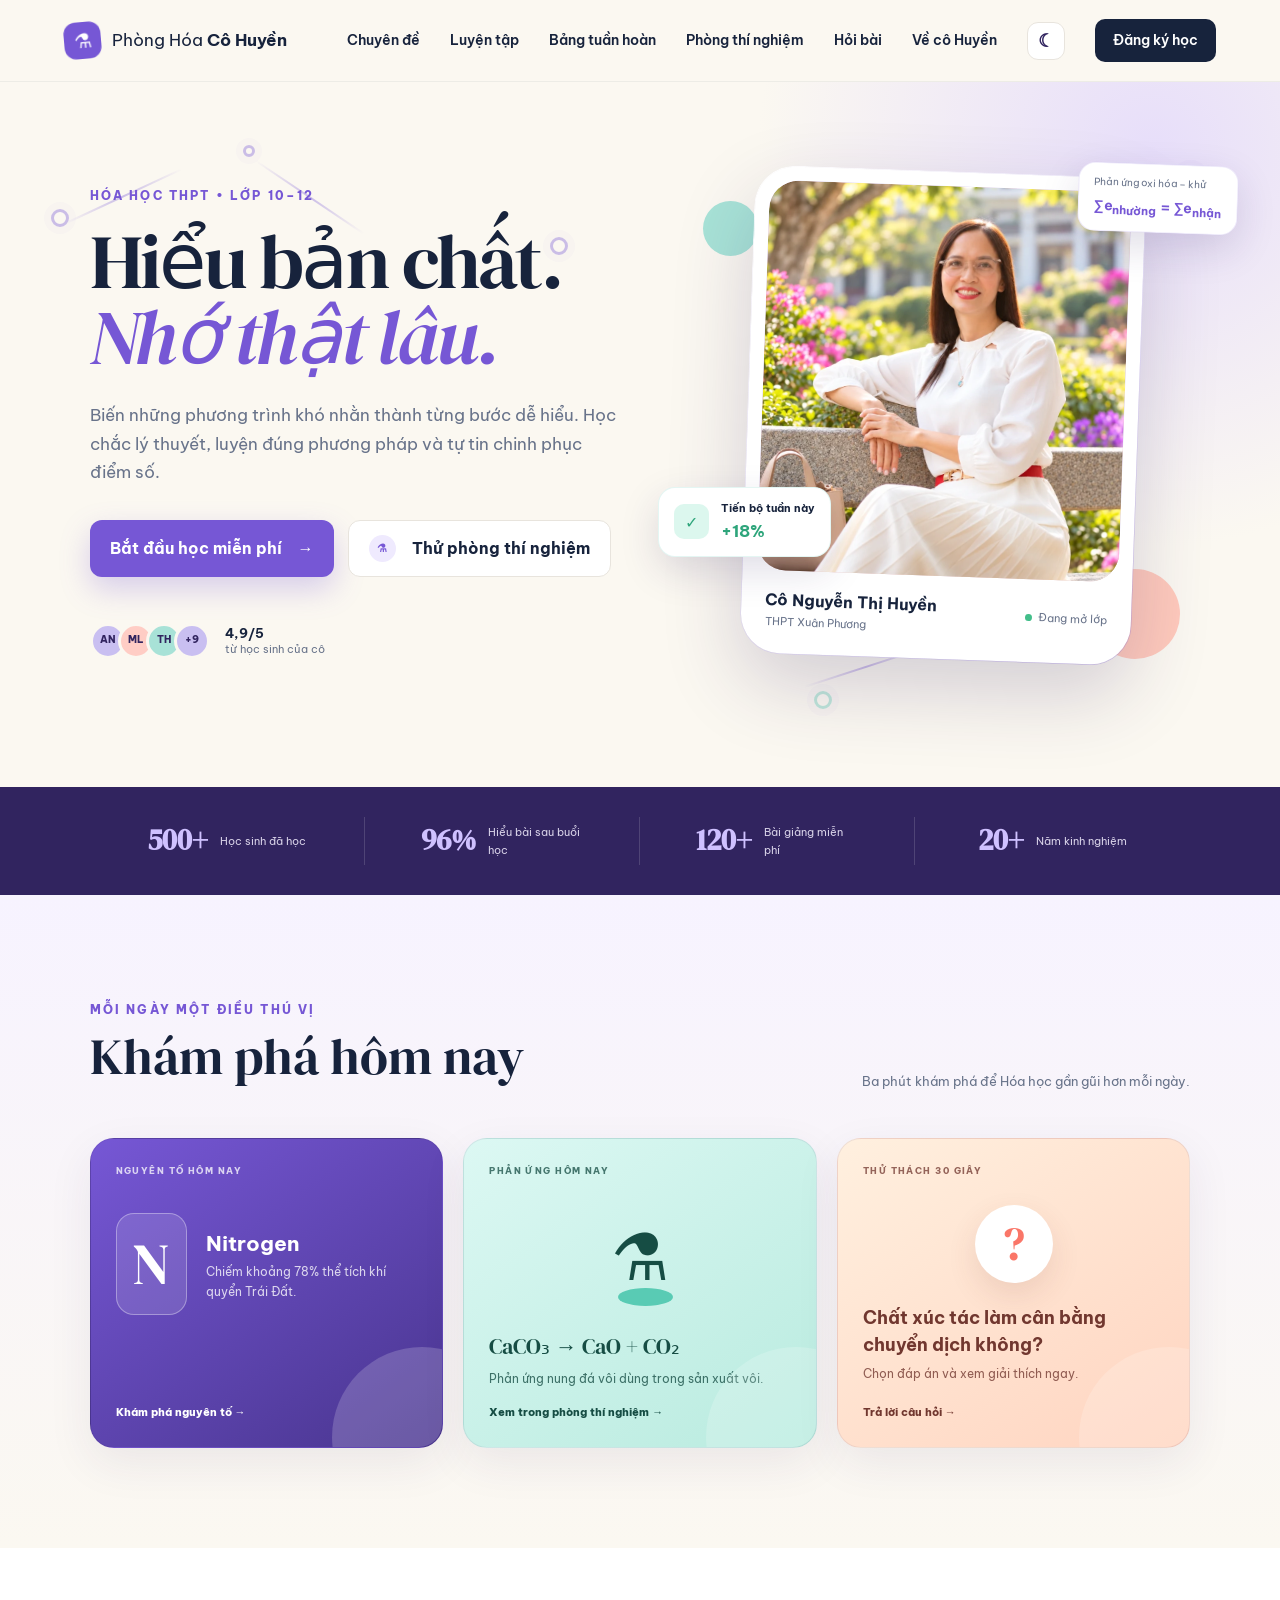
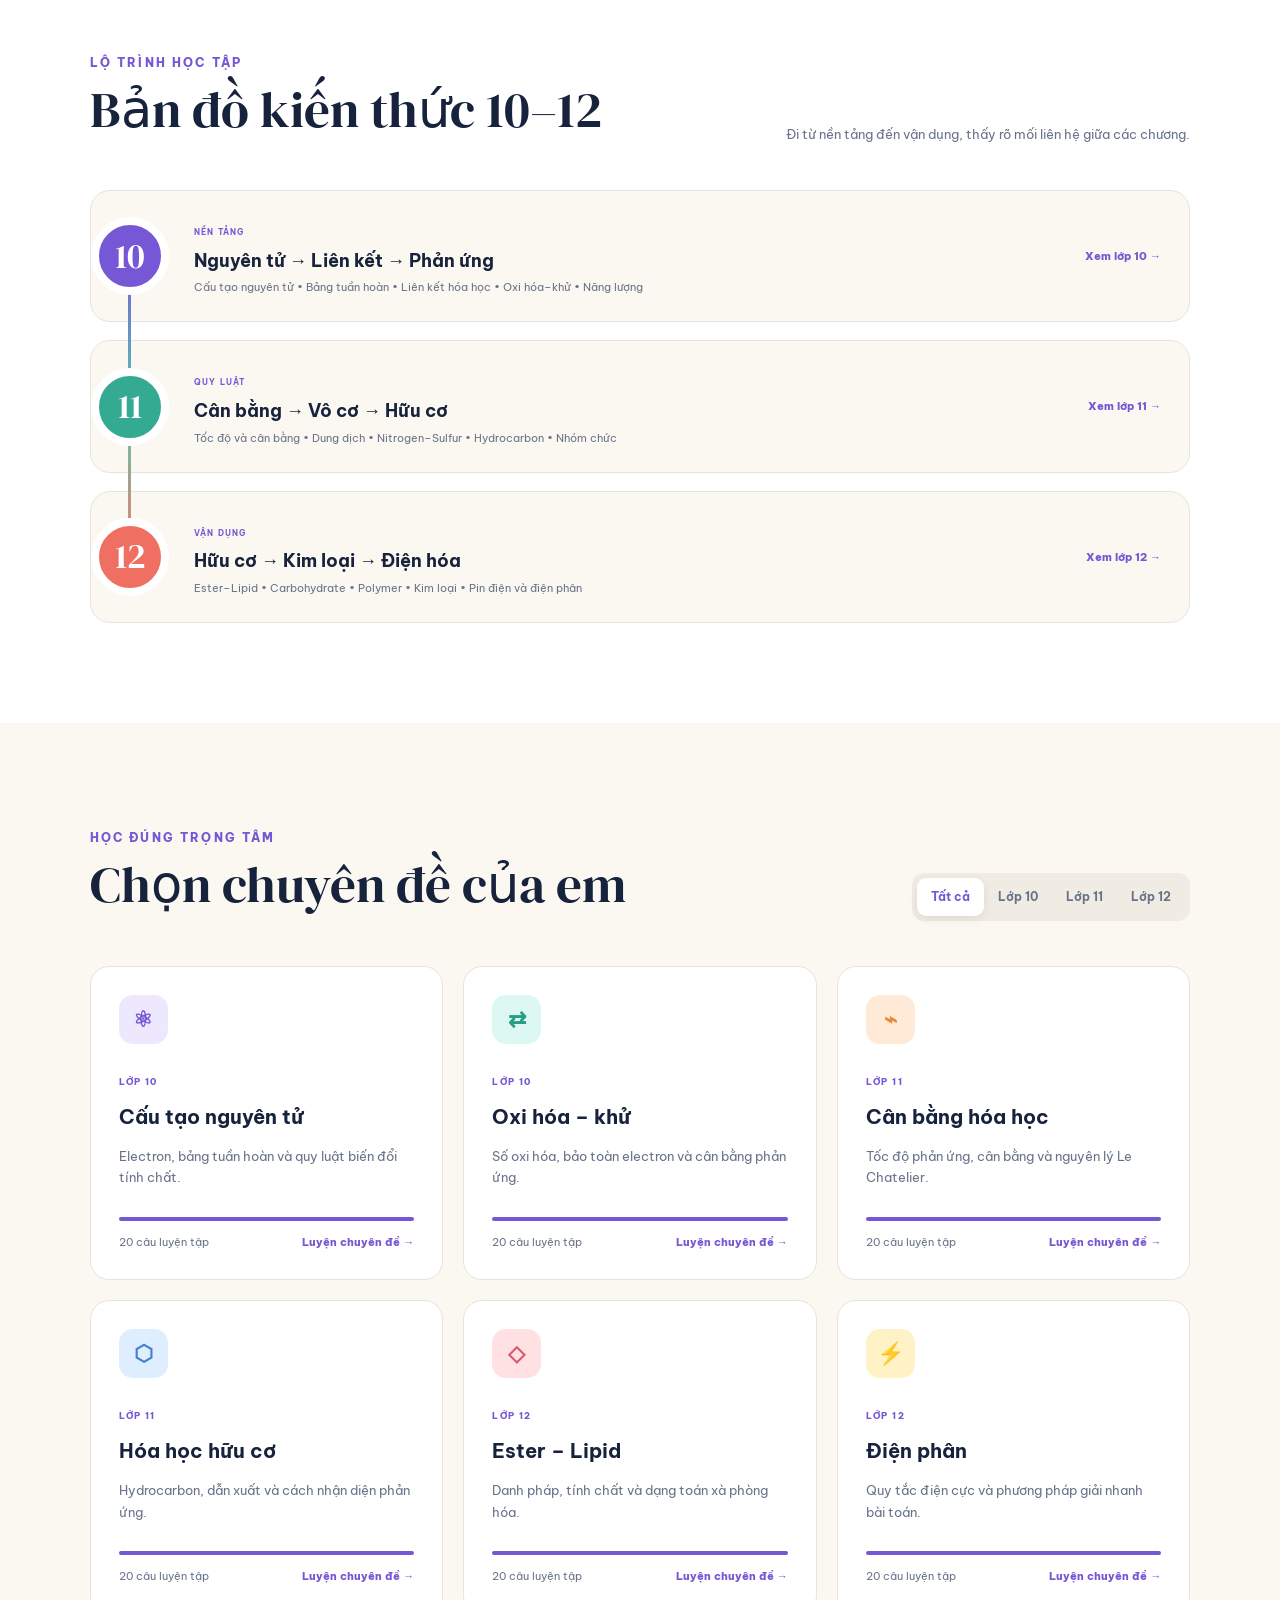
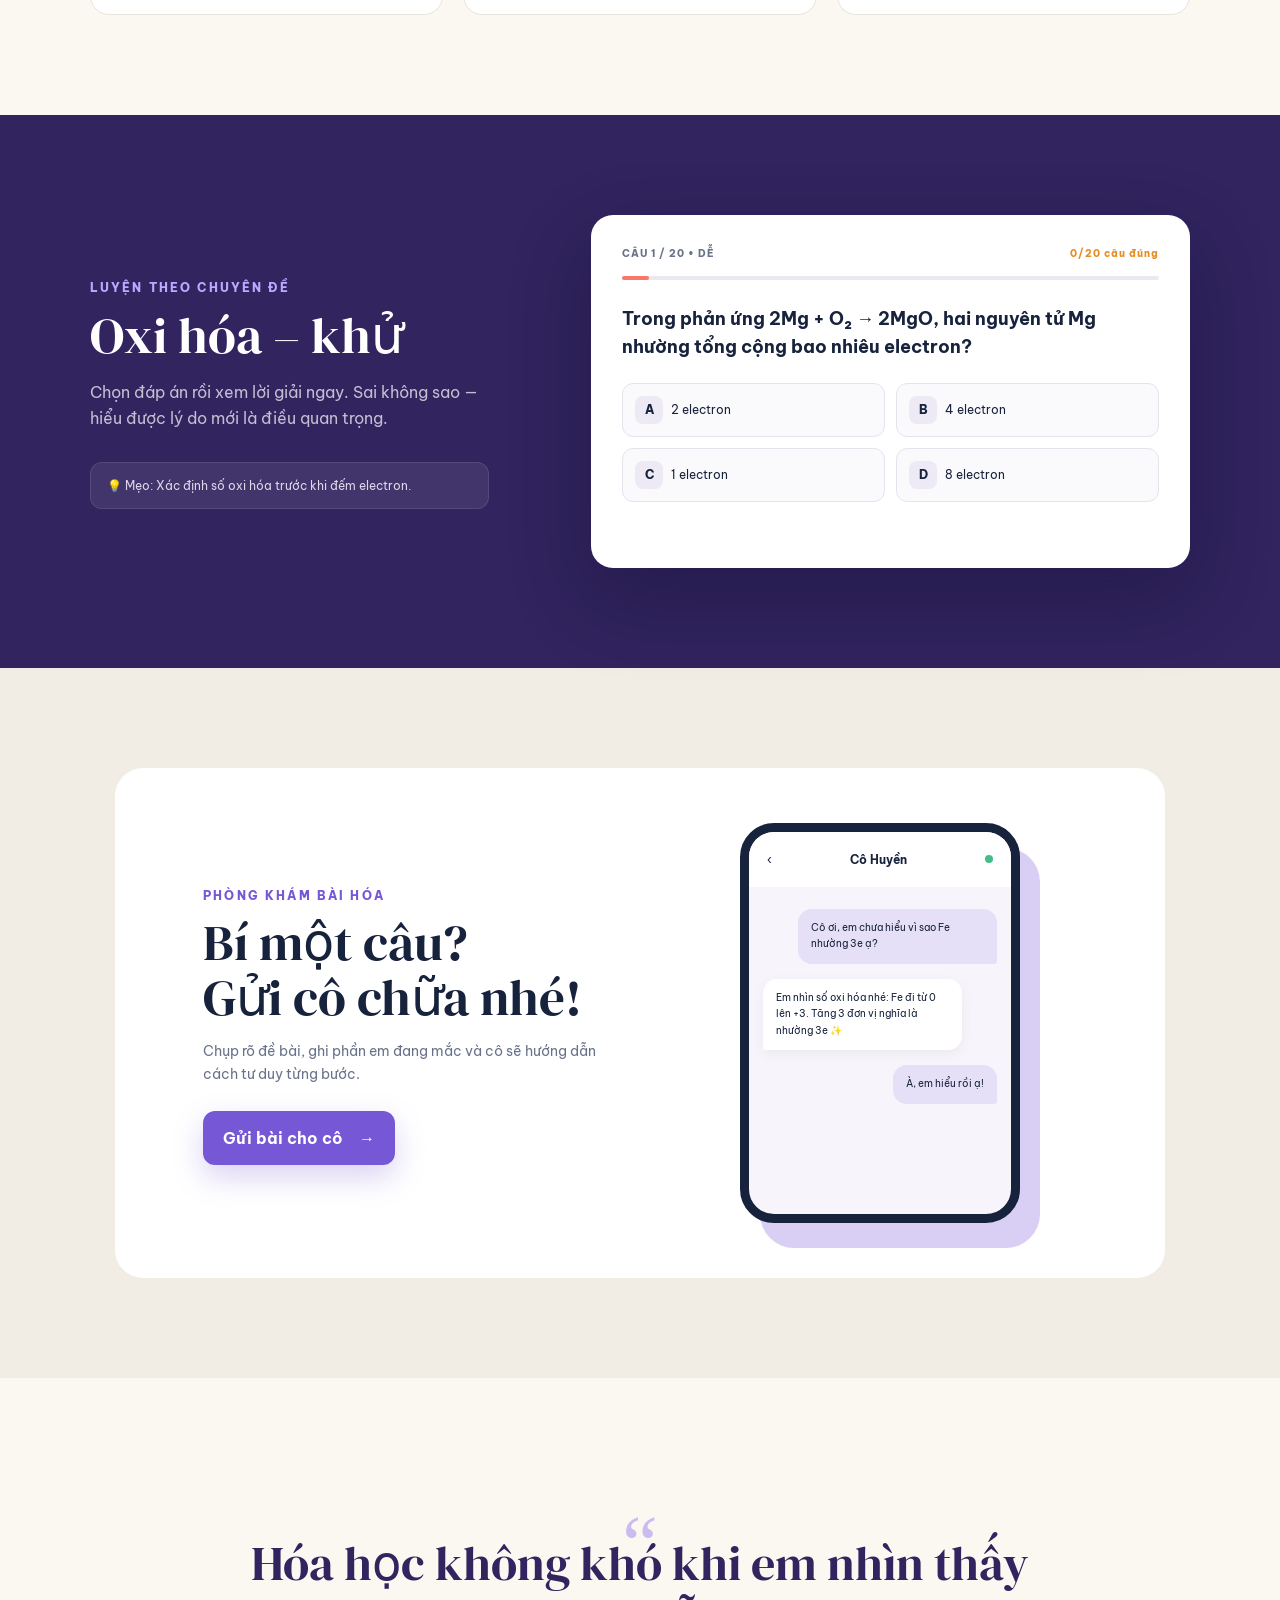
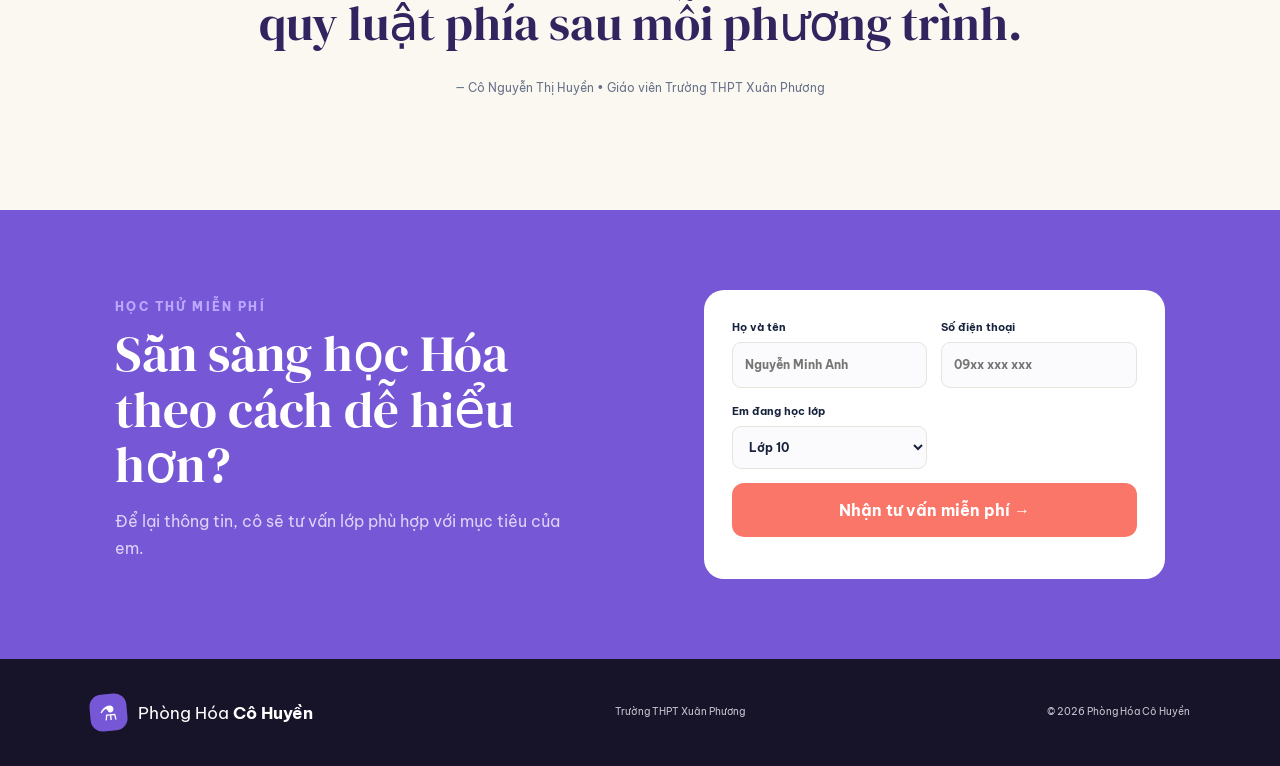
==== index.html @ a9a1ec2b "content: update teaching experience to 20 plus years" ====
<!doctype html>
<html lang="vi">
<head>
  <meta charset="UTF-8">
  <meta name="viewport" content="width=device-width, initial-scale=1.0">
  <meta name="description" content="Phòng Hóa Cô Huyền - Học Hóa dễ hiểu cùng cô Nguyễn Thị Huyền, giáo viên Trường THPT Xuân Phương.">
  <meta name="theme-color" content="#7657d5">
  <meta property="og:title" content="Phòng Hóa Cô Huyền">
  <meta property="og:description" content="Học Hóa từ bản chất, tiến bộ mỗi ngày cùng cô Nguyễn Thị Huyền.">
  <meta property="og:type" content="website">
  <link rel="icon" href="data:image/svg+xml,<svg xmlns=%22http://www.w3.org/2000/svg%22 viewBox=%220 0 100 100%22><text y=%22.9em%22 font-size=%2290%22>⚗️</text></svg>">
  <title>Phòng Hóa Cô Huyền | THPT Xuân Phương</title>
  <link rel="preconnect" href="https://fonts.googleapis.com">
  <link rel="preconnect" href="https://fonts.gstatic.com" crossorigin>
  <link href="https://fonts.googleapis.com/css2?family=Be+Vietnam+Pro:wght@400;500;600;700;800&family=DM+Serif+Display&display=swap" rel="stylesheet">
  <link rel="stylesheet" href="styles.css?v=20261024-8">
</head>
<body>
  <header class="site-header">
    <a class="brand" href="#home" aria-label="Về trang chủ">
      <span class="brand-mark">⚗</span>
      <span>Phòng Hóa <b>Cô Huyền</b></span>
    </a>
    <button class="menu-toggle" aria-label="Mở menu" aria-expanded="false">☰</button>
    <nav class="nav-links" aria-label="Điều hướng chính">
      <a href="#courses">Chuyên đề</a>
      <a href="#quiz">Luyện tập</a>
      <a href="periodic.html">Bảng tuần hoàn</a>
      <a href="lab.html">Phòng thí nghiệm</a>
      <a href="#clinic">Hỏi bài</a>
      <a href="#about">Về cô Huyền</a>
      <button class="theme-toggle" type="button" aria-label="Chuyển chế độ sáng tối" title="Chế độ sáng/tối">☾</button>
      <a class="nav-cta" href="#register">Đăng ký học</a>
    </nav>
  </header>

  <main>
    <section class="hero" id="home">
      <div class="molecule-bg" aria-hidden="true"><i></i><i></i><i></i><i></i><i></i><span></span><span></span><span></span><span></span></div>
      <div class="hero-copy reveal">
        <span class="eyebrow">HÓA HỌC THPT • LỚP 10–12</span>
        <h1>Hiểu bản chất.<br><em>Nhớ thật lâu.</em></h1>
        <p>Biến những phương trình khó nhằn thành từng bước dễ hiểu. Học chắc lý thuyết, luyện đúng phương pháp và tự tin chinh phục điểm số.</p>
      <div class="hero-actions">
        <a class="button primary" href="#courses">Bắt đầu học miễn phí <span>→</span></a>
        <a class="button ghost" href="lab.html"><span class="play">⚗</span> Thử phòng thí nghiệm</a>
        </div>
        <div class="social-proof">
          <div class="avatars"><span>AN</span><span>ML</span><span>TH</span><span>+9</span></div>
          <p><b>4,9/5</b><br>từ học sinh của cô</p>
        </div>
      </div>

      <div class="hero-visual reveal" aria-label="Minh họa lớp học Hóa học">
        <div class="orb orb-one"></div><div class="orb orb-two"></div>
        <div class="teacher-card">
          <div class="teacher-photo">
            <img class="teacher-portrait" src="assets/images/co-nguyen-thi-huyen-hero-v2.webp" alt="Cô Nguyễn Thị Huyền, giáo viên Hóa học Trường THPT Xuân Phương" width="900" height="1125" fetchpriority="high" decoding="async">
            <span class="atom atom-a">H</span><span class="atom atom-b">O</span><span class="atom atom-c">Na</span>
          </div>
          <div class="teacher-caption">
            <div><b>Cô Nguyễn Thị Huyền</b><span>THPT Xuân Phương</span></div>
            <span class="online-dot">Đang mở lớp</span>
          </div>
        </div>
        <div class="floating-card formula-card"><span>Phản ứng oxi hóa – khử</span><b>∑e<sub>nhường</sub> = ∑e<sub>nhận</sub></b></div>
        <div class="floating-card score-card"><span class="check">✓</span><div><b>Tiến bộ tuần này</b><strong>+18%</strong></div></div>
      </div>
    </section>

    <section class="trust-strip" aria-label="Số liệu lớp học">
      <div><strong>500+</strong><span>Học sinh đã học</span></div>
      <div><strong>96%</strong><span>Hiểu bài sau buổi học</span></div>
      <div><strong>120+</strong><span>Bài giảng miễn phí</span></div>
      <div><strong>20+</strong><span>Năm kinh nghiệm</span></div>
    </section>

    <section class="section discovery" id="discover">
      <div class="section-heading reveal"><div><span class="eyebrow">MỖI NGÀY MỘT ĐIỀU THÚ VỊ</span><h2>Khám phá hôm nay</h2></div><p class="section-lead">Ba phút khám phá để Hóa học gần gũi hơn mỗi ngày.</p></div>
      <div class="discovery-grid">
        <a class="discovery-card element-of-day reveal" id="daily-element-link" href="periodic.html"><span class="discovery-label">NGUYÊN TỐ HÔM NAY</span><div class="daily-element"><strong id="daily-symbol">O</strong><div><b id="daily-element-name">Oxygen</b><p id="daily-element-fact">Khí duy trì sự hô hấp và sự cháy.</p></div></div><em>Khám phá nguyên tố →</em></a>
        <a class="discovery-card reaction-of-day reveal" href="lab.html"><span class="discovery-label">PHẢN ỨNG HÔM NAY</span><div class="reaction-flask">⚗<i></i></div><h3 id="daily-reaction">Fe + CuSO₄ → FeSO₄ + Cu</h3><p id="daily-reaction-fact">Sắt đẩy đồng ra khỏi dung dịch muối.</p><em>Xem trong phòng thí nghiệm →</em></a>
        <a class="discovery-card quick-challenge reveal" href="#quiz"><span class="discovery-label">THỬ THÁCH 30 GIÂY</span><div class="challenge-icon">?</div><h3 id="daily-question">Nguyên tố nào có độ âm điện lớn nhất?</h3><p>Chọn đáp án và xem giải thích ngay.</p><em>Trả lời câu hỏi →</em></a>
      </div>
    </section>

    <section class="section learning-map" id="learning-map">
      <div class="section-heading reveal"><div><span class="eyebrow">LỘ TRÌNH HỌC TẬP</span><h2>Bản đồ kiến thức 10–12</h2></div><p class="section-lead">Đi từ nền tảng đến vận dụng, thấy rõ mối liên hệ giữa các chương.</p></div>
      <div class="map-track reveal">
        <article class="map-grade grade-10"><span>10</span><div><b>NỀN TẢNG</b><h3>Nguyên tử → Liên kết → Phản ứng</h3><p>Cấu tạo nguyên tử • Bảng tuần hoàn • Liên kết hóa học • Oxi hóa–khử • Năng lượng</p></div><a href="#courses" data-map-grade="10">Xem lớp 10 →</a></article>
        <article class="map-grade grade-11"><span>11</span><div><b>QUY LUẬT</b><h3>Cân bằng → Vô cơ → Hữu cơ</h3><p>Tốc độ và cân bằng • Dung dịch • Nitrogen–Sulfur • Hydrocarbon • Nhóm chức</p></div><a href="#courses" data-map-grade="11">Xem lớp 11 →</a></article>
        <article class="map-grade grade-12"><span>12</span><div><b>VẬN DỤNG</b><h3>Hữu cơ → Kim loại → Điện hóa</h3><p>Ester–Lipid • Carbohydrate • Polymer • Kim loại • Pin điện và điện phân</p></div><a href="#courses" data-map-grade="12">Xem lớp 12 →</a></article>
      </div>
    </section>

    <section class="section courses" id="courses">
      <div class="section-heading reveal">
        <div><span class="eyebrow">HỌC ĐÚNG TRỌNG TÂM</span><h2>Chọn chuyên đề của em</h2></div>
        <div class="grade-filter" role="group" aria-label="Lọc theo lớp">
          <button class="active" data-grade="all">Tất cả</button><button data-grade="10">Lớp 10</button><button data-grade="11">Lớp 11</button><button data-grade="12">Lớp 12</button>
        </div>
      </div>
      <div class="course-grid">
        <article class="course-card reveal" data-grade="10">
          <div class="course-icon purple">⚛</div><span class="tag">LỚP 10</span>
          <h3>Cấu tạo nguyên tử</h3><p>Electron, bảng tuần hoàn và quy luật biến đổi tính chất.</p>
          <div class="progress"><span style="width:100%"></span></div><div class="meta"><span>20 câu luyện tập</span><a href="#quiz" data-topic="atomic">Luyện chuyên đề →</a></div>
        </article>
        <article class="course-card reveal" data-grade="10">
          <div class="course-icon teal">⇄</div><span class="tag">LỚP 10</span>
          <h3>Oxi hóa – khử</h3><p>Số oxi hóa, bảo toàn electron và cân bằng phản ứng.</p>
          <div class="progress"><span style="width:100%"></span></div><div class="meta"><span>20 câu luyện tập</span><a href="#quiz" data-topic="redox">Luyện chuyên đề →</a></div>
        </article>
        <article class="course-card reveal" data-grade="11">
          <div class="course-icon orange">⌁</div><span class="tag">LỚP 11</span>
          <h3>Cân bằng hóa học</h3><p>Tốc độ phản ứng, cân bằng và nguyên lý Le Chatelier.</p>
          <div class="progress"><span style="width:100%"></span></div><div class="meta"><span>20 câu luyện tập</span><a href="#quiz" data-topic="equilibrium">Luyện chuyên đề →</a></div>
        </article>
        <article class="course-card reveal" data-grade="11">
          <div class="course-icon blue">⬡</div><span class="tag">LỚP 11</span>
          <h3>Hóa học hữu cơ</h3><p>Hydrocarbon, dẫn xuất và cách nhận diện phản ứng.</p>
          <div class="progress"><span style="width:100%"></span></div><div class="meta"><span>20 câu luyện tập</span><a href="#quiz" data-topic="organic">Luyện chuyên đề →</a></div>
        </article>
        <article class="course-card reveal" data-grade="12">
          <div class="course-icon rose">◇</div><span class="tag">LỚP 12</span>
          <h3>Ester – Lipid</h3><p>Danh pháp, tính chất và dạng toán xà phòng hóa.</p>
          <div class="progress"><span style="width:100%"></span></div><div class="meta"><span>20 câu luyện tập</span><a href="#quiz" data-topic="ester">Luyện chuyên đề →</a></div>
        </article>
        <article class="course-card reveal" data-grade="12">
          <div class="course-icon yellow">⚡</div><span class="tag">LỚP 12</span>
          <h3>Điện phân</h3><p>Quy tắc điện cực và phương pháp giải nhanh bài toán.</p>
          <div class="progress"><span style="width:100%"></span></div><div class="meta"><span>20 câu luyện tập</span><a href="#quiz" data-topic="electrolysis">Luyện chuyên đề →</a></div>
        </article>
      </div>
    </section>

    <section class="quiz-section" id="quiz">
      <div class="quiz-intro reveal"><span class="eyebrow light">LUYỆN THEO CHUYÊN ĐỀ</span><h2 id="quiz-topic-title">Oxi hóa – khử</h2><p>Chọn đáp án rồi xem lời giải ngay. Sai không sao — hiểu được lý do mới là điều quan trọng.</p><div class="quiz-tip" id="quiz-tip">💡 Mẹo: xác định số oxi hóa trước khi đếm electron.</div></div>
      <div class="quiz-card reveal">
        <div class="quiz-top"><span id="quiz-counter">CÂU 1 / 3</span><span class="points" id="quiz-live-score">0 điểm</span></div>
        <div class="quiz-progress"><span></span></div>
        <h3 id="quiz-question"></h3>
        <div class="answers" id="quiz-answers"></div>
        <div class="feedback" aria-live="polite"></div>
        <button class="quiz-next" id="quiz-next" type="button">Câu tiếp theo →</button>
      </div>
    </section>

    <section class="section clinic" id="clinic">
      <div class="clinic-card reveal">
        <div class="clinic-copy"><span class="eyebrow">PHÒNG KHÁM BÀI HÓA</span><h2>Bí một câu?<br>Gửi cô chữa nhé!</h2><p>Chụp rõ đề bài, ghi phần em đang mắc và cô sẽ hướng dẫn cách tư duy từng bước.</p><a class="button primary" href="#register">Gửi bài cho cô <span>→</span></a></div>
        <div class="phone-mockup">
          <div class="phone-head"><span>‹</span><b>Cô Huyền</b><i></i></div>
          <div class="chat"><p class="student">Cô ơi, em chưa hiểu vì sao Fe nhường 3e ạ?</p><p class="teacher">Em nhìn số oxi hóa nhé: Fe đi từ 0 lên +3. Tăng 3 đơn vị nghĩa là nhường 3e ✨</p><p class="student small">À, em hiểu rồi ạ!</p></div>
        </div>
      </div>
    </section>

    <section class="section about" id="about">
      <div class="quote-mark">“</div><blockquote>Hóa học không khó khi em nhìn thấy quy luật phía sau mỗi phương trình.</blockquote><p>— Cô Nguyễn Thị Huyền • Giáo viên Trường THPT Xuân Phương</p>
    </section>

    <section class="register" id="register">
      <div><span class="eyebrow light">HỌC THỬ MIỄN PHÍ</span><h2>Sẵn sàng học Hóa<br>theo cách dễ hiểu hơn?</h2><p>Để lại thông tin, cô sẽ tư vấn lớp phù hợp với mục tiêu của em.</p></div>
      <form id="register-form">
        <label>Họ và tên<input required name="name" placeholder="Nguyễn Minh Anh"></label>
        <label>Số điện thoại<input required name="phone" type="tel" placeholder="09xx xxx xxx"></label>
        <label>Em đang học lớp<select name="grade"><option>Lớp 10</option><option>Lớp 11</option><option>Lớp 12</option><option>Ôn thi tốt nghiệp</option></select></label>
        <button class="button coral" type="submit">Nhận tư vấn miễn phí →</button>
        <p class="form-status" aria-live="polite"></p>
      </form>
    </section>
  </main>

  <footer><a class="brand" href="#home"><span class="brand-mark">⚗</span><span>Phòng Hóa <b>Cô Huyền</b></span></a><p>Trường THPT Xuân Phương</p><p>© 2026 Phòng Hóa Cô Huyền</p></footer>
  <script src="script.js?v=20261024-3"></script>
</body>
</html>
---- styles.css ----
:root{--ink:#17233c;--muted:#68738a;--purple:#7657d5;--deep:#31245f;--cream:#fbf8f1;--coral:#fa7668;--teal:#58c8b2;--white:#fff;--line:#e8e4dd;--shadow:0 20px 60px rgba(39,31,78,.12)}
*{box-sizing:border-box}html{scroll-behavior:smooth}body{margin:0;font-family:"Be Vietnam Pro",sans-serif;color:var(--ink);background:var(--cream);line-height:1.65}a{color:inherit;text-decoration:none}button,input,select{font:inherit}.site-header{height:82px;display:flex;align-items:center;justify-content:space-between;padding:0 max(5vw,24px);background:rgba(251,248,241,.92);backdrop-filter:blur(16px);position:sticky;top:0;z-index:50;border-bottom:1px solid rgba(23,35,60,.06)}.brand{display:flex;align-items:center;gap:11px;font-size:17px}.brand-mark{display:grid;place-items:center;width:37px;height:37px;color:#fff;background:var(--purple);border-radius:12px;font-size:20px;transform:rotate(-5deg)}.nav-links{display:flex;align-items:center;gap:30px;font-size:14px;font-weight:600}.nav-links>a:not(.nav-cta):hover{color:var(--purple)}.nav-cta{padding:10px 18px;background:var(--ink);color:#fff;border-radius:10px}.menu-toggle{display:none;border:0;background:none;font-size:25px}.hero{min-height:680px;display:grid;grid-template-columns:1.03fr .97fr;align-items:center;gap:5vw;padding:70px max(7vw,32px) 90px;overflow:hidden;background:radial-gradient(circle at 90% 10%,#e7defa 0,transparent 30%),var(--cream)}.eyebrow{font-size:12px;letter-spacing:.18em;font-weight:800;color:var(--purple)}.hero h1{font-family:"DM Serif Display",serif;font-size:clamp(54px,6vw,86px);line-height:.98;letter-spacing:-.035em;margin:17px 0 27px;font-weight:400}.hero h1 em{color:var(--purple);font-weight:400}.hero-copy>p{max-width:600px;font-size:17px;color:var(--muted)}.hero-actions{display:flex;gap:14px;margin:34px 0}.button{display:inline-flex;justify-content:center;align-items:center;gap:16px;border:0;border-radius:12px;padding:14px 20px;font-weight:700;cursor:pointer;transition:.25s}.button:hover{transform:translateY(-2px)}.button.primary{background:var(--purple);color:#fff;box-shadow:0 12px 30px rgba(118,87,213,.27)}.button.ghost{background:#fff;border:1px solid var(--line)}.play{font-size:11px;display:grid;place-items:center;width:27px;height:27px;border-radius:50%;background:#efeafe;color:var(--purple)}.social-proof{display:flex;align-items:center;gap:15px;margin-top:36px}.avatars{display:flex}.avatars span{width:36px;height:36px;border-radius:50%;background:#c9bff1;color:var(--deep);display:grid;place-items:center;font-size:10px;font-weight:800;border:3px solid var(--cream);margin-left:-8px}.avatars span:first-child{margin-left:0}.avatars span:nth-child(2){background:#ffcdc5}.avatars span:nth-child(3){background:#a8e2d7}.social-proof p{font-size:11px;line-height:1.4;color:var(--muted)}.social-proof b{color:var(--ink);font-size:13px}.hero-visual{position:relative;min-height:510px}.teacher-card{position:absolute;width:min(390px,80%);left:12%;top:20px;background:#fff;border-radius:40px;padding:14px;box-shadow:var(--shadow);transform:rotate(2deg)}.teacher-photo{height:390px;border-radius:29px;background:linear-gradient(155deg,#cbbbf6,#8670d0);position:relative;overflow:hidden;display:grid;place-items:center}.teacher-photo:before,.teacher-photo:after{content:"";position:absolute;border:2px solid rgba(255,255,255,.25);width:250px;height:250px;border-radius:50%;transform:rotate(55deg)}.teacher-photo:after{transform:rotate(-15deg);width:300px;height:150px}.teacher-portrait{width:185px;height:185px;border-radius:50% 50% 44% 44%;background:#f7d6c2;border:13px solid rgba(255,255,255,.5);display:grid;place-items:center;font-family:"DM Serif Display";font-size:56px;color:var(--deep);z-index:1;box-shadow:0 50px 0 45px #f3f0ec}.atom{position:absolute;width:45px;height:45px;background:white;border-radius:50%;display:grid;place-items:center;font-weight:800;color:var(--purple);box-shadow:0 8px 20px rgba(44,30,90,.15)}.atom-a{top:30px;left:28px}.atom-b{top:80px;right:32px}.atom-c{bottom:35px;left:34px}.teacher-caption{display:flex;justify-content:space-between;align-items:center;padding:17px 10px 7px}.teacher-caption div{display:flex;flex-direction:column}.teacher-caption span{font-size:11px;color:var(--muted)}.online-dot:before{content:"";display:inline-block;width:7px;height:7px;background:#43be8a;border-radius:50%;margin-right:6px}.floating-card{position:absolute;background:#fff;border-radius:17px;box-shadow:0 14px 38px rgba(49,36,95,.15);z-index:3}.formula-card{right:0;top:115px;padding:17px 20px;transform:rotate(-3deg)}.formula-card span{display:block;color:var(--muted);font-size:10px}.formula-card b{color:var(--purple);font-size:19px}.score-card{bottom:50px;left:0;display:flex;gap:12px;padding:14px 19px;align-items:center}.score-card .check{background:#dcf7ee;color:#2ea57b;width:35px;height:35px;border-radius:10px;display:grid;place-items:center}.score-card div{display:flex;flex-direction:column;font-size:11px}.score-card strong{color:#2ea57b;font-size:17px}.orb{position:absolute;border-radius:50%}.orb-one{width:90px;height:90px;background:#ffcabc;right:2%;bottom:7%}.orb-two{width:55px;height:55px;background:#a8e3d7;left:3%;top:9%}.trust-strip{display:grid;grid-template-columns:repeat(4,1fr);padding:30px max(7vw,32px);background:var(--deep);color:#fff}.trust-strip div{display:flex;align-items:center;justify-content:center;gap:12px;border-right:1px solid rgba(255,255,255,.15)}.trust-strip div:last-child{border:0}.trust-strip strong{font-family:"DM Serif Display";font-size:29px;color:#cfc1ff}.trust-strip span{font-size:11px;color:#d8d2e8;max-width:95px}.section{padding:100px max(7vw,32px)}.section-heading{display:flex;justify-content:space-between;align-items:end;margin-bottom:45px}.section h2,.quiz-section h2,.register h2{font-family:"DM Serif Display";font-weight:400;font-size:clamp(38px,4vw,56px);line-height:1.08;margin:8px 0}.grade-filter{display:flex;background:#f0ece4;padding:5px;border-radius:12px}.grade-filter button{border:0;background:transparent;border-radius:9px;padding:9px 14px;font-size:12px;font-weight:700;color:var(--muted);cursor:pointer}.grade-filter button.active{background:#fff;color:var(--purple);box-shadow:0 3px 10px rgba(0,0,0,.08)}.course-grid{display:grid;grid-template-columns:repeat(3,1fr);gap:20px}.course-card{background:#fff;padding:28px;border-radius:19px;border:1px solid var(--line);transition:.3s}.course-card:hover{transform:translateY(-6px);box-shadow:var(--shadow)}.course-card.hidden{display:none}.course-icon{width:49px;height:49px;border-radius:14px;display:grid;place-items:center;font-weight:800;font-size:22px;margin-bottom:22px}.course-icon.purple{background:#eee8ff;color:#7657d5}.course-icon.teal{background:#ddf8f2;color:#279d87}.course-icon.orange{background:#ffead8;color:#e98835}.course-icon.blue{background:#dfeeff;color:#4382c9}.course-icon.rose{background:#ffe1e4;color:#d95869}.course-icon.yellow{background:#fff2c7;color:#d99e00}.tag{font-size:9px;letter-spacing:.15em;color:var(--purple);font-weight:800}.course-card h3{margin:8px 0;font-size:20px}.course-card p{color:var(--muted);font-size:13px;min-height:48px}.progress{height:4px;background:#edeaf2;border-radius:5px;margin:23px 0 12px;overflow:hidden}.progress span{height:100%;display:block;background:var(--purple)}.meta{display:flex;justify-content:space-between;font-size:11px;color:var(--muted)}.meta a{color:var(--purple);font-weight:800}.quiz-section{padding:100px max(7vw,32px);display:grid;grid-template-columns:.8fr 1.2fr;gap:8vw;align-items:center;background:var(--deep);color:#fff}.eyebrow.light{color:#bba8ff}.quiz-intro p{color:#c4bed3;max-width:450px}.quiz-tip{margin-top:30px;background:rgba(255,255,255,.08);border:1px solid rgba(255,255,255,.1);padding:13px 16px;border-radius:12px;font-size:12px;color:#ddd7e9}.quiz-card{background:#fff;color:var(--ink);padding:31px;border-radius:22px;box-shadow:0 30px 80px rgba(10,5,35,.3)}.quiz-top{display:flex;justify-content:space-between;font-size:10px;font-weight:800;color:var(--muted);letter-spacing:.1em}.points{color:#e68e25}.quiz-progress{height:4px;background:#ece8f2;margin:14px 0 25px;border-radius:5px}.quiz-progress span{display:block;width:33%;height:100%;background:var(--coral);border-radius:5px}.quiz-card h3{font-size:18px;line-height:1.55;margin-bottom:22px}.answers{display:grid;grid-template-columns:1fr 1fr;gap:11px}.answers button{background:#faf9fc;border:1px solid #e7e3ed;border-radius:11px;padding:12px;text-align:left;font-size:12px;cursor:pointer;color:var(--ink)}.answers button span{display:inline-grid;place-items:center;width:28px;height:28px;border-radius:8px;background:#eeeaf5;margin-right:8px;font-weight:800}.answers button:hover{border-color:var(--purple)}.answers button.correct{border-color:#41b98c;background:#edfbf6}.answers button.wrong{border-color:#ed7167;background:#fff1f0}.feedback{font-size:12px;margin-top:15px;min-height:20px;color:var(--muted)}.clinic{background:#f1ede5}.clinic-card{max-width:1050px;margin:auto;background:#fff;border-radius:28px;padding:55px 8%;display:grid;grid-template-columns:1fr 1fr;align-items:center;gap:10%;overflow:hidden}.clinic-copy p{font-size:14px;color:var(--muted);margin-bottom:25px}.phone-mockup{width:280px;height:400px;background:#f7f5fb;border:9px solid var(--ink);border-radius:34px;margin:auto;box-shadow:20px 25px 0 #d9cff5;overflow:hidden}.phone-head{height:55px;background:#fff;display:flex;align-items:center;justify-content:space-between;padding:0 18px;font-size:12px}.phone-head i{width:8px;height:8px;background:#43be8a;border-radius:50%}.chat{padding:22px 14px;display:flex;flex-direction:column;gap:15px}.chat p{margin:0;padding:11px 13px;border-radius:14px;font-size:10px;max-width:85%}.chat .student{background:#e6dff8;align-self:flex-end;border-bottom-right-radius:3px}.chat .teacher{background:#fff;box-shadow:0 4px 13px rgba(0,0,0,.05);border-bottom-left-radius:3px}.chat .small{max-width:60%}.about{text-align:center;background:var(--cream)}.quote-mark{font-family:serif;font-size:80px;color:#cbbbf1;height:55px}.about blockquote{font-family:"DM Serif Display";font-size:clamp(28px,4vw,48px);line-height:1.25;max-width:850px;margin:0 auto;color:var(--deep)}.about p{color:var(--muted);font-size:12px;margin-top:25px}.register{background:var(--purple);color:#fff;padding:80px max(9vw,40px);display:grid;grid-template-columns:1fr 1fr;gap:10vw;align-items:center}.register>div>p{color:#ddd4f8}.register form{background:#fff;color:var(--ink);padding:28px;border-radius:20px;display:grid;grid-template-columns:1fr 1fr;gap:14px}.register label{font-size:11px;font-weight:700}.register input,.register select{display:block;width:100%;margin-top:6px;padding:12px;border:1px solid var(--line);border-radius:9px;font-size:12px;background:#fbfafc;color:var(--ink)}.register button{grid-column:1/-1}.button.coral{background:var(--coral);color:#fff}.form-status{grid-column:1/-1;text-align:center;margin:0;font-size:12px;color:#32906d}footer{background:#171429;color:#c8c4d1;padding:35px max(7vw,32px);display:flex;justify-content:space-between;align-items:center;font-size:10px}footer .brand{color:#fff}.reveal{opacity:0;transform:translateY(22px);transition:opacity .65s,transform .65s}.reveal.visible{opacity:1;transform:none}
@media(max-width:900px){.nav-links{display:none;position:absolute;top:82px;left:0;right:0;background:var(--cream);padding:25px;flex-direction:column;border-bottom:1px solid var(--line)}.nav-links.open{display:flex}.menu-toggle{display:block}.hero{grid-template-columns:1fr;padding-top:50px}.hero-visual{min-height:540px}.trust-strip{grid-template-columns:1fr 1fr;gap:20px}.trust-strip div{border:0}.course-grid{grid-template-columns:1fr 1fr}.quiz-section{grid-template-columns:1fr}.clinic-card{gap:30px}.register{grid-template-columns:1fr}}
@media(max-width:620px){.hero{padding:45px 22px 70px}.hero h1{font-size:50px}.hero-actions{flex-direction:column;align-items:stretch}.hero-visual{min-height:470px}.teacher-card{left:8%;width:84%}.teacher-photo{height:340px}.formula-card{top:90px;right:-10px}.score-card{bottom:25px}.trust-strip{padding:28px 20px}.trust-strip div{flex-direction:column;gap:0;text-align:center}.section,.quiz-section{padding:75px 22px}.section-heading{align-items:start;gap:25px;flex-direction:column}.grade-filter{width:100%;overflow:auto}.grade-filter button{flex:1;white-space:nowrap}.course-grid{grid-template-columns:1fr}.answers{grid-template-columns:1fr}.clinic-card{grid-template-columns:1fr;padding:40px 22px}.clinic-copy{text-align:center}.register{padding:70px 22px}.register form{grid-template-columns:1fr}.register form>*{grid-column:1/-1}footer{flex-direction:column;gap:15px;text-align:center}.teacher-photo{height:315px}}
@media(prefers-reduced-motion:reduce){html{scroll-behavior:auto}.reveal{opacity:1;transform:none;transition:none}}
.quiz-next{display:none;width:100%;margin-top:14px;border:0;border-radius:10px;background:var(--coral);color:#fff;padding:12px;font-weight:800;cursor:pointer}.quiz-next.show{display:block}.quiz-card.finished{text-align:center}.score-ring{width:112px;height:112px;margin:12px auto 20px;border-radius:50%;display:grid;place-items:center;background:conic-gradient(var(--coral) var(--score-angle),#eee9f3 0);position:relative}.score-ring:before{content:"";position:absolute;width:82px;height:82px;background:#fff;border-radius:50%}.score-ring strong{position:relative;font-family:"DM Serif Display";font-size:30px;color:var(--purple)}.score-summary h3{font-family:"DM Serif Display";font-size:31px;margin:8px}.score-summary p{font-size:12px;color:var(--muted)}.topic-active{outline:2px solid var(--purple);box-shadow:var(--shadow)}

/* Trải nghiệm khám phá và nền Hóa học */
.theme-toggle{width:38px;height:38px;border:1px solid var(--line);border-radius:11px;background:#fff;color:var(--deep);font-size:18px;line-height:1;cursor:pointer;transition:.2s}.theme-toggle:hover{transform:rotate(12deg);border-color:var(--purple)}
.hero{position:relative;isolation:isolate}.hero-copy,.hero-visual{z-index:2}.molecule-bg{position:absolute;inset:0;z-index:0;pointer-events:none;opacity:.36;overflow:hidden}.molecule-bg i{position:absolute;width:18px;height:18px;border:3px solid var(--purple);border-radius:50%;box-shadow:0 0 0 7px rgba(118,87,213,.07)}.molecule-bg i:nth-child(1){left:4%;top:18%}.molecule-bg i:nth-child(2){left:19%;top:9%;width:12px;height:12px}.molecule-bg i:nth-child(3){left:43%;top:22%}.molecule-bg i:nth-child(4){right:6%;top:12%;width:25px;height:25px;border-color:var(--coral)}.molecule-bg i:nth-child(5){right:35%;bottom:11%;border-color:var(--teal)}.molecule-bg span{position:absolute;width:130px;height:2px;background:linear-gradient(90deg,transparent,var(--purple),transparent);transform-origin:left center;animation:molecule-drift 9s ease-in-out infinite alternate}.molecule-bg span:nth-of-type(1){left:5%;top:20%;transform:rotate(-25deg)}.molecule-bg span:nth-of-type(2){left:20%;top:11%;transform:rotate(34deg);animation-delay:-2s}.molecule-bg span:nth-of-type(3){right:8%;top:15%;transform:rotate(120deg);animation-delay:-4s}.molecule-bg span:nth-of-type(4){right:27%;bottom:14%;transform:rotate(-18deg);animation-delay:-6s}@keyframes molecule-drift{to{translate:18px 10px;rotate:4deg}}
.section-lead{max-width:430px;margin:0;color:var(--muted);font-size:13px}.discovery{background:linear-gradient(180deg,#f7f3ff 0,var(--cream) 100%)}.discovery-grid{display:grid;grid-template-columns:repeat(3,1fr);gap:20px}.discovery-card{min-height:310px;border-radius:24px;padding:25px;position:relative;overflow:hidden;display:flex;flex-direction:column;align-items:flex-start;border:1px solid rgba(49,36,95,.08);box-shadow:0 15px 45px rgba(49,36,95,.08);transition:.3s}.discovery-card:hover{transform:translateY(-7px);box-shadow:var(--shadow)}.discovery-card:after{content:"";position:absolute;width:180px;height:180px;border-radius:50%;right:-70px;bottom:-80px;background:rgba(255,255,255,.18)}.discovery-label{font-size:9px;letter-spacing:.16em;font-weight:800;opacity:.75}.discovery-card h3{font-size:18px;line-height:1.5;margin:17px 0 6px}.discovery-card p{font-size:12px;line-height:1.65;margin:0;color:inherit;opacity:.78}.discovery-card em{font-style:normal;font-size:11px;font-weight:800;margin-top:auto;position:relative;z-index:1}.element-of-day{background:linear-gradient(145deg,#7657d5,#49358f);color:#fff}.daily-element{display:flex;align-items:center;gap:19px;margin:35px 0}.daily-element>strong{width:92px;height:102px;display:grid;place-items:center;border:1px solid rgba(255,255,255,.35);border-radius:18px;background:rgba(255,255,255,.12);font:400 58px/1 "DM Serif Display"}.daily-element b{font-size:21px}.reaction-of-day{background:linear-gradient(145deg,#dcf8f3,#b9ebdf);color:#164d44}.reaction-flask{font-size:65px;margin:25px auto 2px;align-self:center;position:relative}.reaction-flask i{position:absolute;width:55px;height:18px;border-radius:50%;background:#59cbb4;bottom:5px;left:7px;animation:liquid-pulse 2s ease-in-out infinite}@keyframes liquid-pulse{50%{transform:scale(.86);opacity:.65}}.reaction-of-day h3{font-family:"DM Serif Display";font-weight:400;font-size:22px}.quick-challenge{background:linear-gradient(145deg,#fff0df,#ffd4c0);color:#71372f}.challenge-icon{margin:27px auto 4px;align-self:center;width:78px;height:78px;display:grid;place-items:center;border-radius:50%;background:#fff;font:400 46px/1 "DM Serif Display";color:var(--coral);box-shadow:0 12px 30px rgba(117,55,47,.12)}
.learning-map{background:#fff}.map-track{max-width:1100px;margin:auto;position:relative;display:grid;gap:18px}.map-track:before{content:"";position:absolute;left:38px;top:60px;bottom:60px;width:3px;background:linear-gradient(#7657d5,#58c8b2,#fa7668)}.map-grade{display:grid;grid-template-columns:78px 1fr auto;align-items:center;gap:25px;padding:25px 28px 25px 0;border:1px solid var(--line);border-radius:20px;background:var(--cream);transition:.3s}.map-grade:hover{transform:translateX(8px);box-shadow:var(--shadow)}.map-grade>span{width:78px;height:78px;border-radius:50%;display:grid;place-items:center;color:#fff;font:400 35px/1 "DM Serif Display";z-index:1;border:8px solid #fff}.grade-10>span{background:#7657d5}.grade-11>span{background:#35aa92}.grade-12>span{background:#ef6f62}.map-grade b{font-size:8px;letter-spacing:.15em;color:var(--purple)}.map-grade h3{font-size:18px;margin:3px 0}.map-grade p{font-size:11px;color:var(--muted);margin:0}.map-grade a{font-size:11px;font-weight:800;color:var(--purple);white-space:nowrap}
body.dark-mode{--ink:#f2effb;--muted:#b8b1c9;--cream:#151126;--white:#211b36;--line:#3a3155;--shadow:0 20px 60px rgba(0,0,0,.35);background:#151126;color:var(--ink)}body.dark-mode .site-header{background:rgba(21,17,38,.92)}body.dark-mode .theme-toggle,body.dark-mode .button.ghost,body.dark-mode .course-card,body.dark-mode .quiz-card,body.dark-mode .clinic-card,body.dark-mode .learning-map,body.dark-mode .map-grade{background:#211b36;color:var(--ink)}body.dark-mode .hero{background:radial-gradient(circle at 90% 10%,#302354 0,transparent 30%),#151126}body.dark-mode .discovery{background:linear-gradient(#1b1531,#151126)}body.dark-mode .grade-filter{background:#2a2340}body.dark-mode .grade-filter button.active{background:#433765;color:#fff}body.dark-mode .course-card,body.dark-mode .map-grade{border-color:#3a3155}body.dark-mode .clinic,body.dark-mode .about{background:#1b162e}body.dark-mode input,body.dark-mode select{background:#18132a;color:#fff;border-color:#453a63}body.dark-mode footer{background:#0e0b19}
@media(max-width:900px){.discovery-grid{grid-template-columns:1fr}.discovery-card{min-height:260px}.map-grade{grid-template-columns:70px 1fr}.map-grade>a{grid-column:2}.map-track:before{left:34px}.nav-links .theme-toggle{display:grid;place-items:center}}
@media(max-width:600px){.section-heading{align-items:flex-start}.section-lead{margin-top:10px}.daily-element{margin:24px 0}.discovery-card{padding:22px}.map-grade{grid-template-columns:57px 1fr;gap:15px;padding:18px 16px 18px 0}.map-grade>span{width:57px;height:57px;border-width:5px;font-size:26px}.map-track:before{left:27px}.map-grade h3{font-size:15px}.map-grade p{font-size:10px}}
@media(prefers-reduced-motion:reduce){.molecule-bg span,.reaction-flask i{animation:none}}

/* Chân dung giáo viên ở hero */
.teacher-photo{background:#d8cff3}.teacher-portrait{width:100%;height:100%;border:0;border-radius:29px;object-fit:cover;object-position:50% 27%;box-shadow:none;z-index:0;display:block}.teacher-photo:after,.teacher-photo:before{display:none}.teacher-photo .atom{z-index:2;backdrop-filter:blur(7px);background:rgba(255,255,255,.86)}.teacher-card{box-shadow:0 30px 80px rgba(49,36,95,.2),0 2px 0 rgba(255,255,255,.7) inset}.teacher-card:before{content:"";position:absolute;inset:-1px;border-radius:41px;padding:1px;background:linear-gradient(145deg,rgba(255,255,255,.9),rgba(118,87,213,.25));-webkit-mask:linear-gradient(#000 0 0) content-box,linear-gradient(#000 0 0);-webkit-mask-composite:xor;mask-composite:exclude;pointer-events:none}

/* Gắn thẻ vào hai vùng hậu cảnh trống, tránh mặt và phần chú thích */
.hero-visual{min-height:545px}.teacher-photo .atom{display:none}.formula-card{top:12px;bottom:auto;left:auto;right:-48px;max-width:225px;padding:11px 15px;transform:rotate(2deg);border:1px solid rgba(118,87,213,.12)}.formula-card b{font-size:14px}.score-card{bottom:140px;left:-30px;right:auto;padding:11px 15px;border:1px solid rgba(88,200,178,.16)}.teacher-caption{min-height:67px;padding:16px 10px 8px}.teacher-caption div{min-width:0}.teacher-caption b{white-space:nowrap;color:#17233c}.teacher-caption span{color:#68738a}.online-dot{white-space:nowrap;margin-left:10px}.dark-mode .teacher-card{background:#fff}.dark-mode .teacher-caption b{color:#17233c}.dark-mode .teacher-caption span{color:#68738a}
.formula-card,.score-card{color:#17233c}.formula-card span{color:#68738a}.dark-mode .nav-cta{background:#7657d5;color:#fff}
@media(max-width:1100px) and (min-width:901px){.formula-card{top:2px;left:auto;right:-8px;max-width:190px;padding:10px 12px}.formula-card b{font-size:11px}.score-card{bottom:140px;left:-12px;transform:scale(.88);transform-origin:left center}}
@media(max-width:900px){.hero-visual{min-height:590px}.formula-card,.score-card{display:none}.teacher-card{top:10px}}
@media(max-width:620px){.hero-visual{min-height:500px}.teacher-card{top:0}.teacher-caption{min-height:64px}.teacher-caption b{font-size:12px}.teacher-caption span{font-size:9px}.online-dot{font-size:9px}}
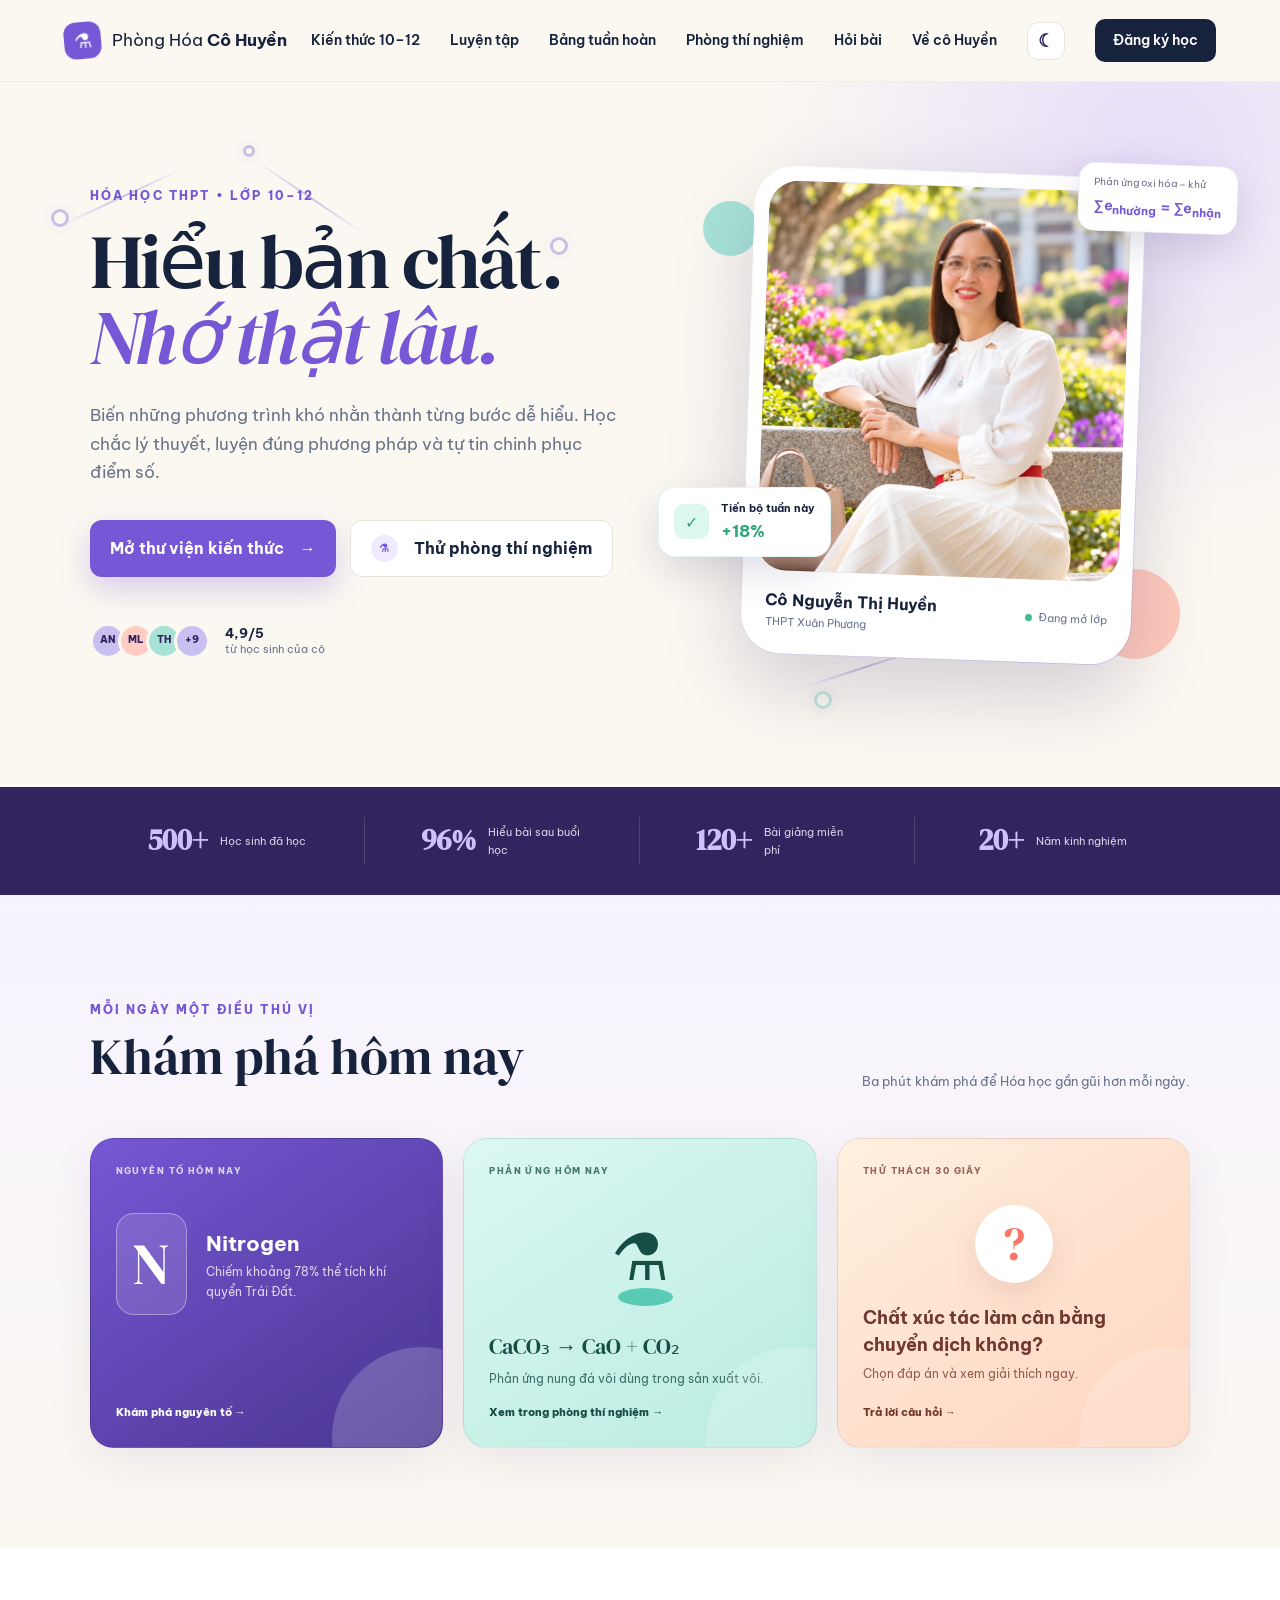
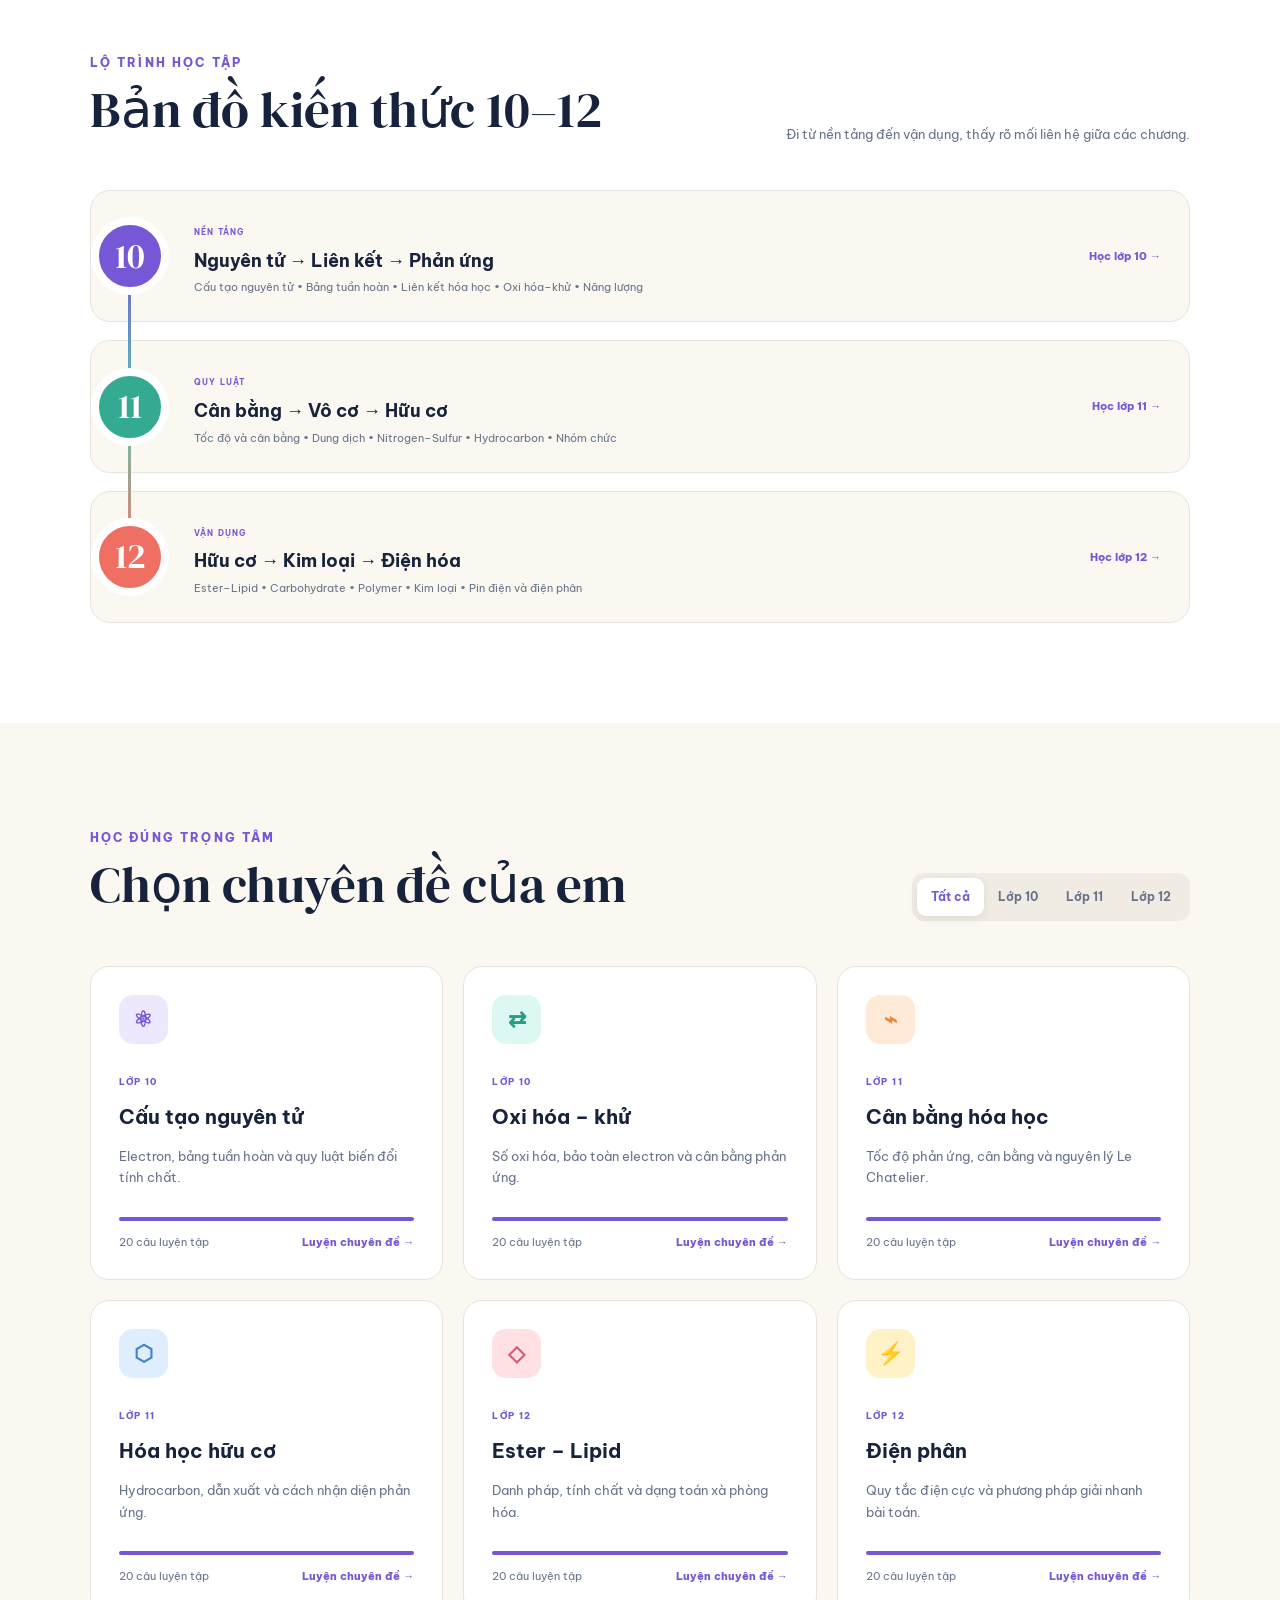
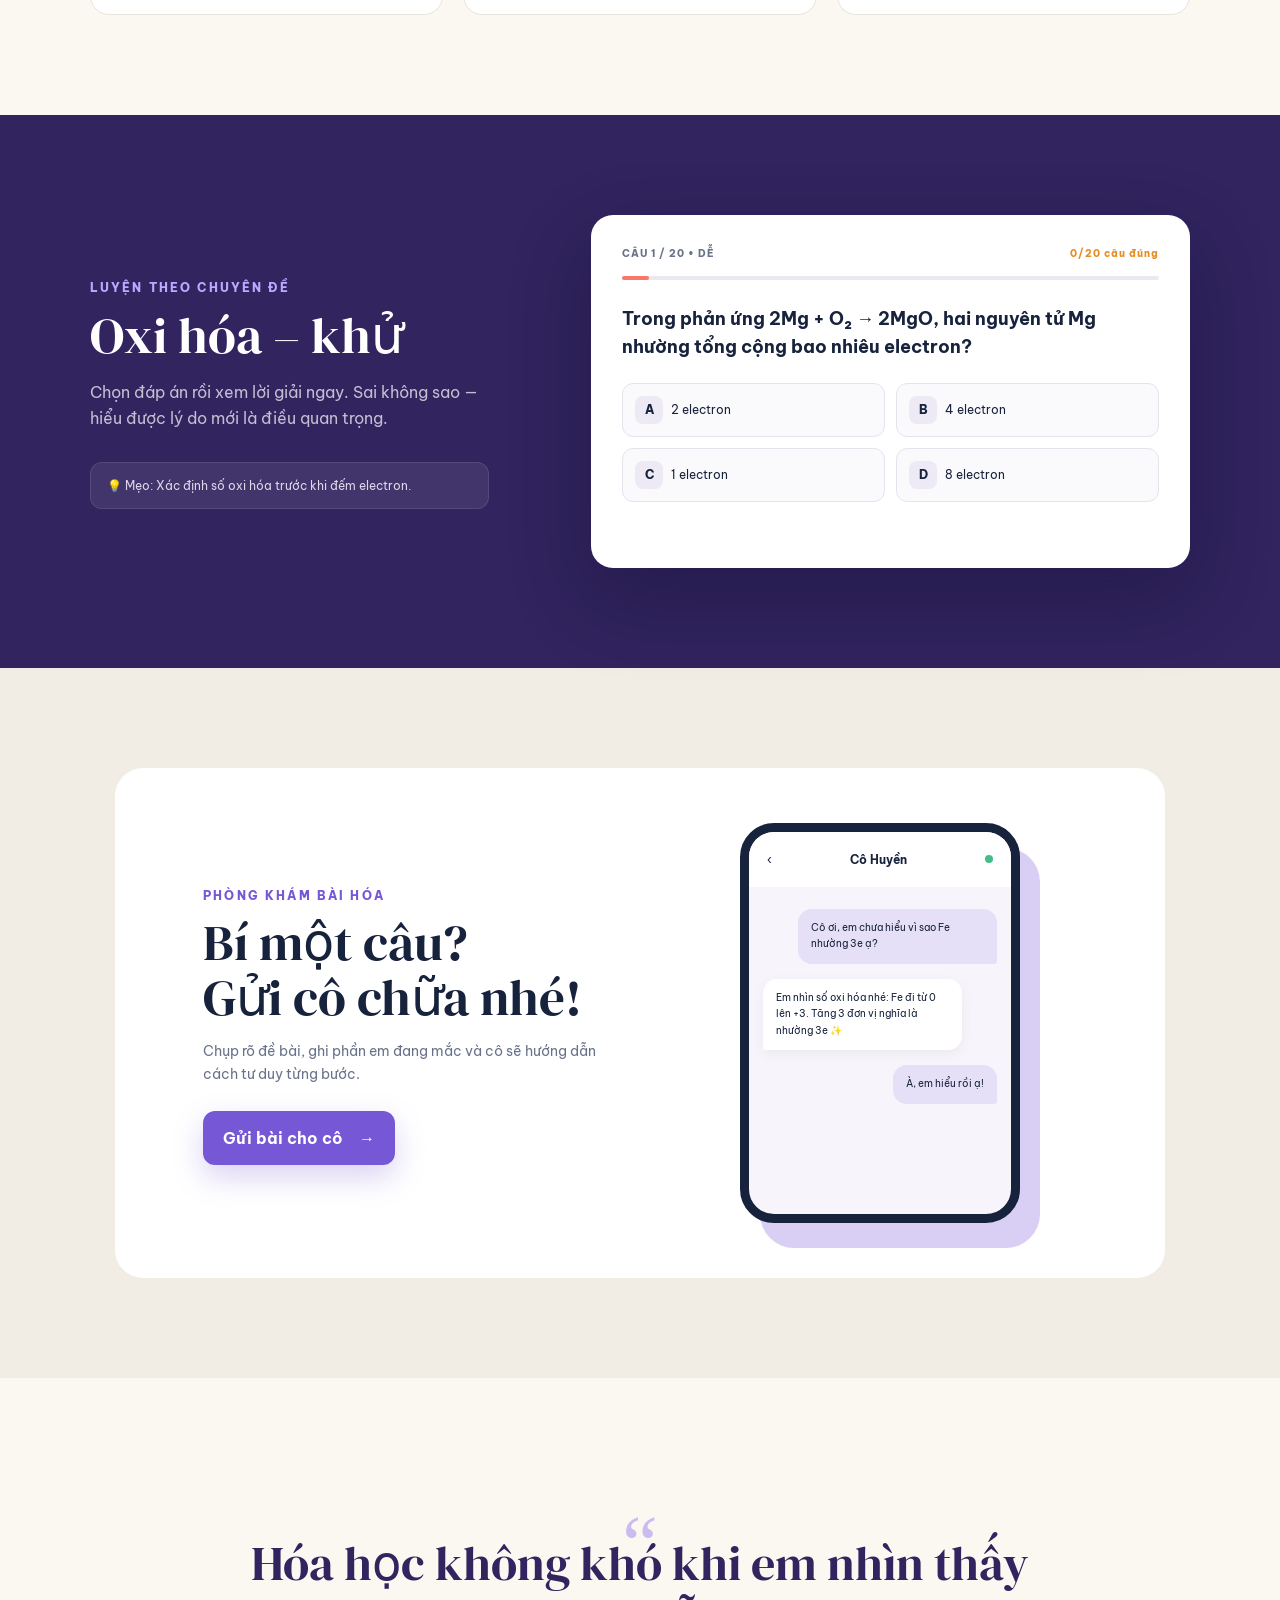
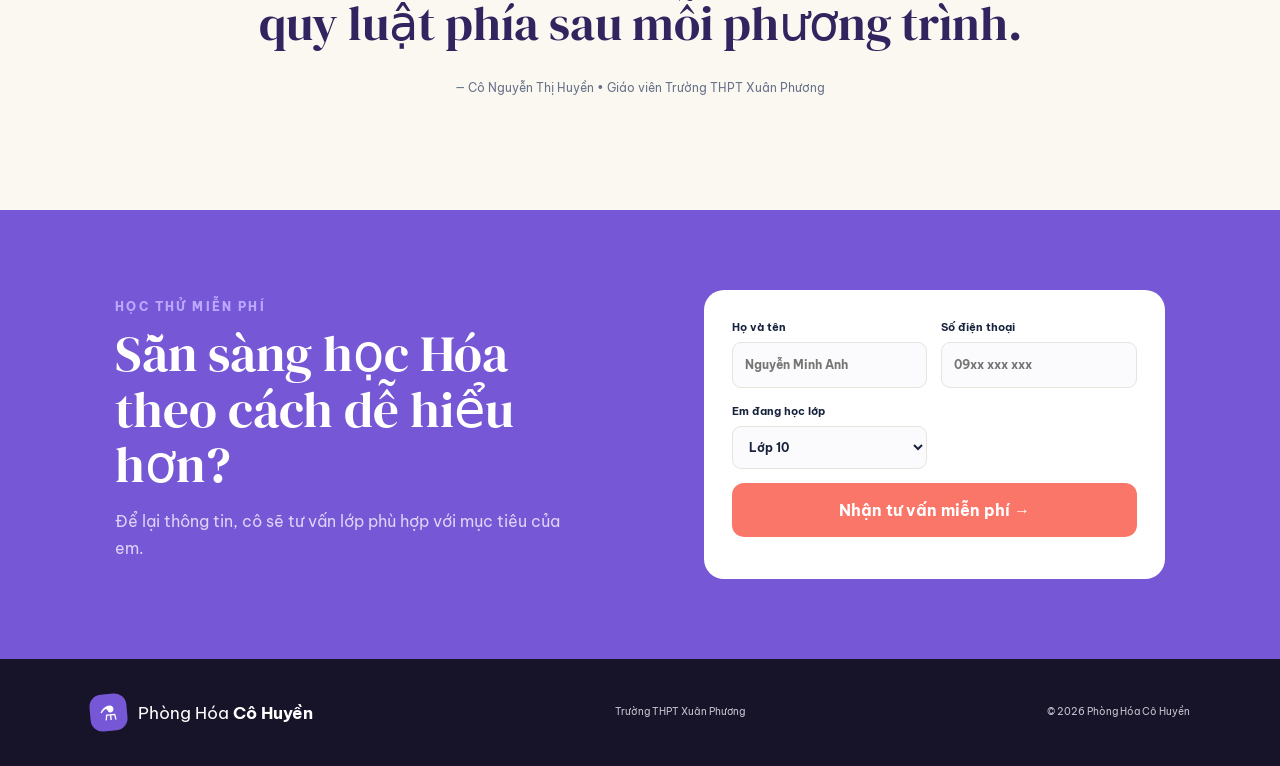
==== commit 1c84afc1: "feat: add complete high school chemistry knowledge library" ====
--- a/index.html
+++ b/index.html
@@ -23,7 +23,7 @@
     </a>
     <button class="menu-toggle" aria-label="Mở menu" aria-expanded="false">☰</button>
     <nav class="nav-links" aria-label="Điều hướng chính">
-      <a href="#courses">Chuyên đề</a>
+      <a href="knowledge.html">Kiến thức 10–12</a>
       <a href="#quiz">Luyện tập</a>
       <a href="periodic.html">Bảng tuần hoàn</a>
       <a href="lab.html">Phòng thí nghiệm</a>
@@ -42,7 +42,7 @@
         <h1>Hiểu bản chất.<br><em>Nhớ thật lâu.</em></h1>
         <p>Biến những phương trình khó nhằn thành từng bước dễ hiểu. Học chắc lý thuyết, luyện đúng phương pháp và tự tin chinh phục điểm số.</p>
       <div class="hero-actions">
-        <a class="button primary" href="#courses">Bắt đầu học miễn phí <span>→</span></a>
+        <a class="button primary" href="knowledge.html">Mở thư viện kiến thức <span>→</span></a>
         <a class="button ghost" href="lab.html"><span class="play">⚗</span> Thử phòng thí nghiệm</a>
         </div>
         <div class="social-proof">
@@ -87,9 +87,9 @@
     <section class="section learning-map" id="learning-map">
       <div class="section-heading reveal"><div><span class="eyebrow">LỘ TRÌNH HỌC TẬP</span><h2>Bản đồ kiến thức 10–12</h2></div><p class="section-lead">Đi từ nền tảng đến vận dụng, thấy rõ mối liên hệ giữa các chương.</p></div>
       <div class="map-track reveal">
-        <article class="map-grade grade-10"><span>10</span><div><b>NỀN TẢNG</b><h3>Nguyên tử → Liên kết → Phản ứng</h3><p>Cấu tạo nguyên tử • Bảng tuần hoàn • Liên kết hóa học • Oxi hóa–khử • Năng lượng</p></div><a href="#courses" data-map-grade="10">Xem lớp 10 →</a></article>
-        <article class="map-grade grade-11"><span>11</span><div><b>QUY LUẬT</b><h3>Cân bằng → Vô cơ → Hữu cơ</h3><p>Tốc độ và cân bằng • Dung dịch • Nitrogen–Sulfur • Hydrocarbon • Nhóm chức</p></div><a href="#courses" data-map-grade="11">Xem lớp 11 →</a></article>
-        <article class="map-grade grade-12"><span>12</span><div><b>VẬN DỤNG</b><h3>Hữu cơ → Kim loại → Điện hóa</h3><p>Ester–Lipid • Carbohydrate • Polymer • Kim loại • Pin điện và điện phân</p></div><a href="#courses" data-map-grade="12">Xem lớp 12 →</a></article>
+        <article class="map-grade grade-10"><span>10</span><div><b>NỀN TẢNG</b><h3>Nguyên tử → Liên kết → Phản ứng</h3><p>Cấu tạo nguyên tử • Bảng tuần hoàn • Liên kết hóa học • Oxi hóa–khử • Năng lượng</p></div><a href="knowledge.html?topic=atom">Học lớp 10 →</a></article>
+        <article class="map-grade grade-11"><span>11</span><div><b>QUY LUẬT</b><h3>Cân bằng → Vô cơ → Hữu cơ</h3><p>Tốc độ và cân bằng • Dung dịch • Nitrogen–Sulfur • Hydrocarbon • Nhóm chức</p></div><a href="knowledge.html?topic=equilibrium">Học lớp 11 →</a></article>
+        <article class="map-grade grade-12"><span>12</span><div><b>VẬN DỤNG</b><h3>Hữu cơ → Kim loại → Điện hóa</h3><p>Ester–Lipid • Carbohydrate • Polymer • Kim loại • Pin điện và điện phân</p></div><a href="knowledge.html?topic=ester">Học lớp 12 →</a></article>
       </div>
     </section>
 
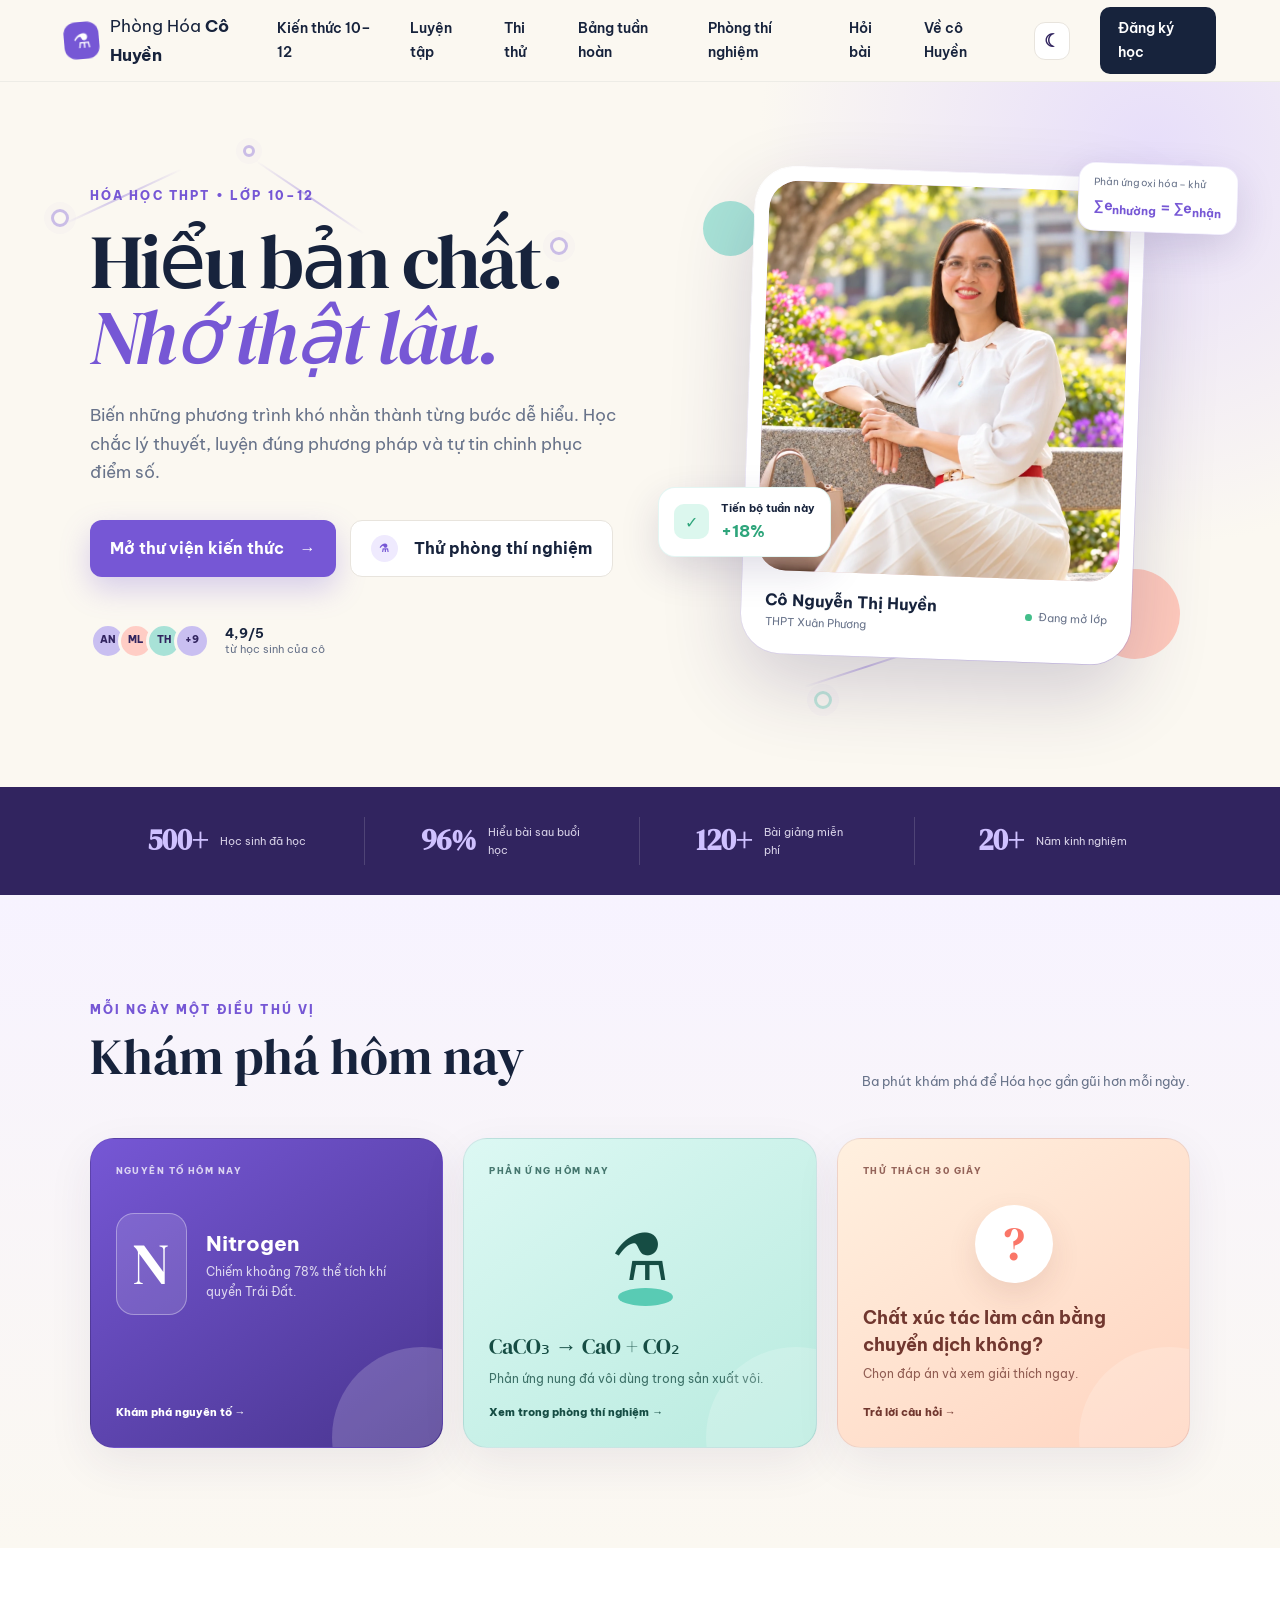
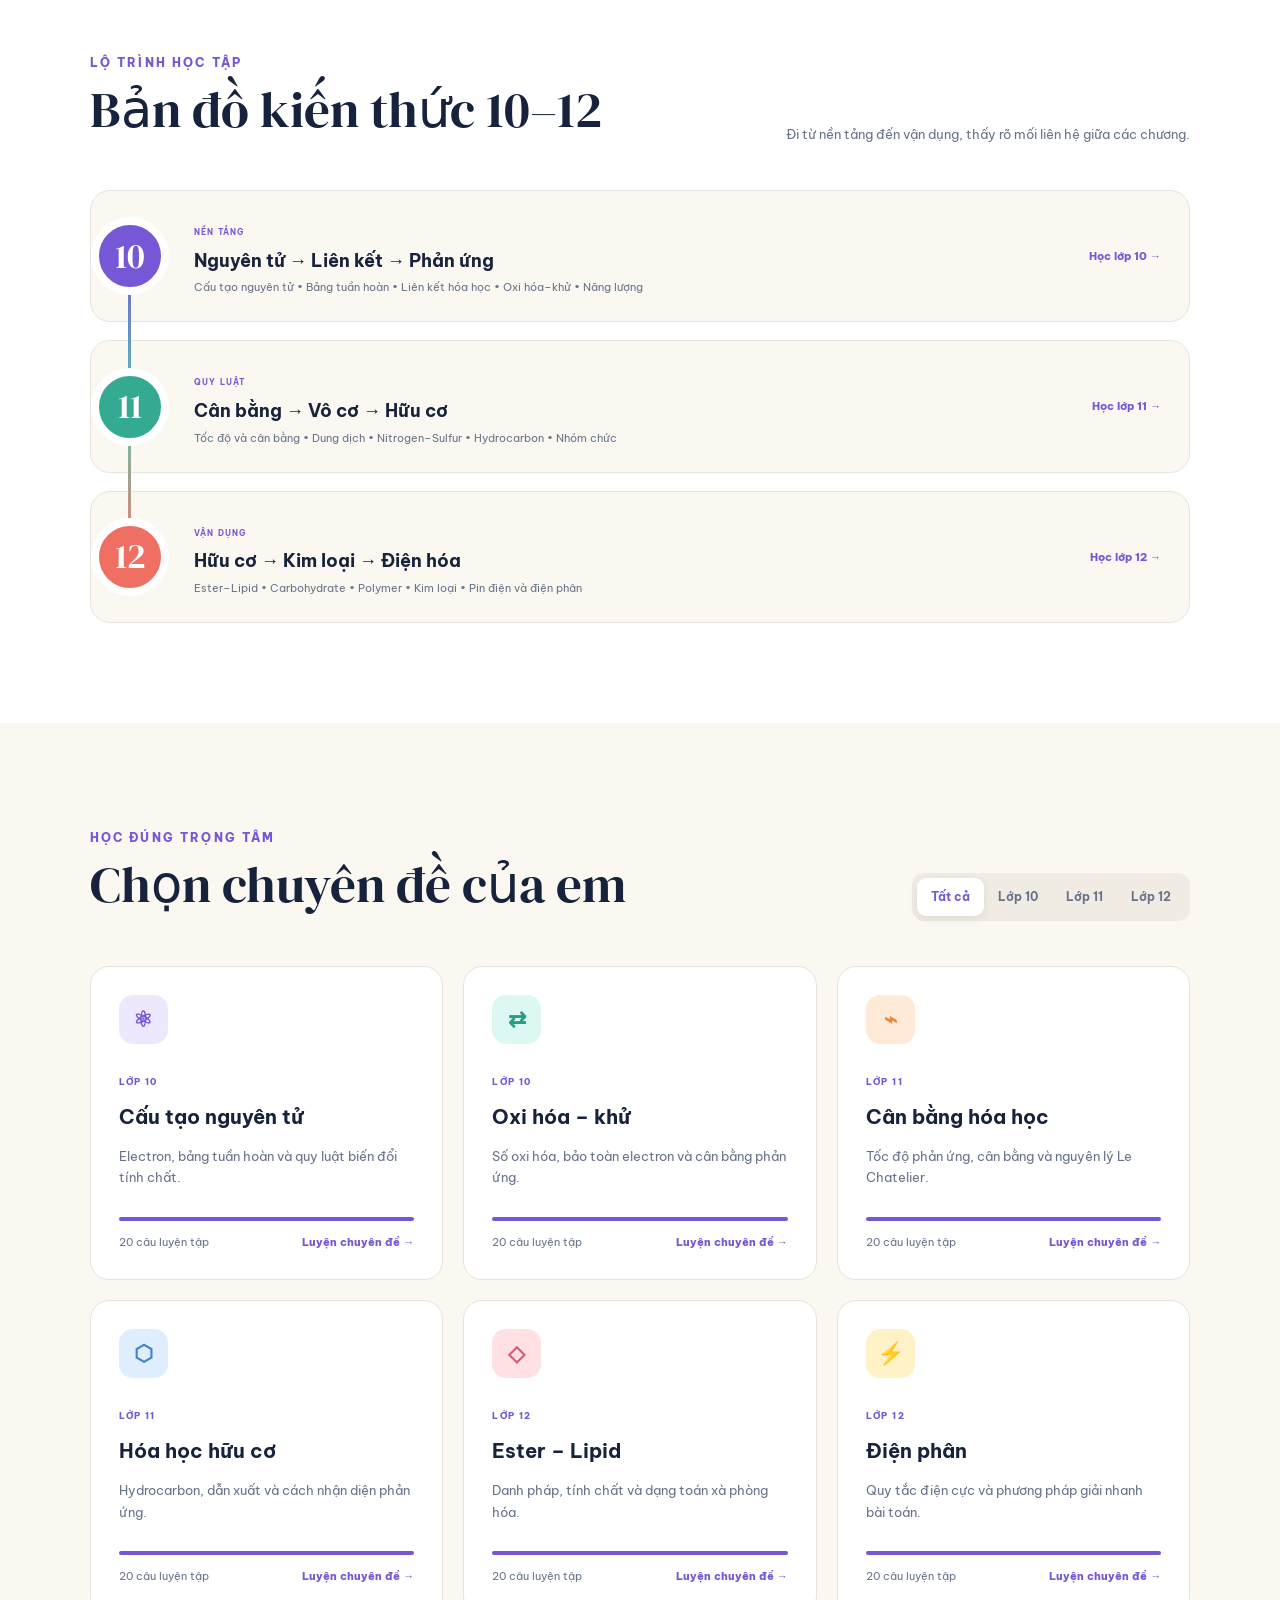
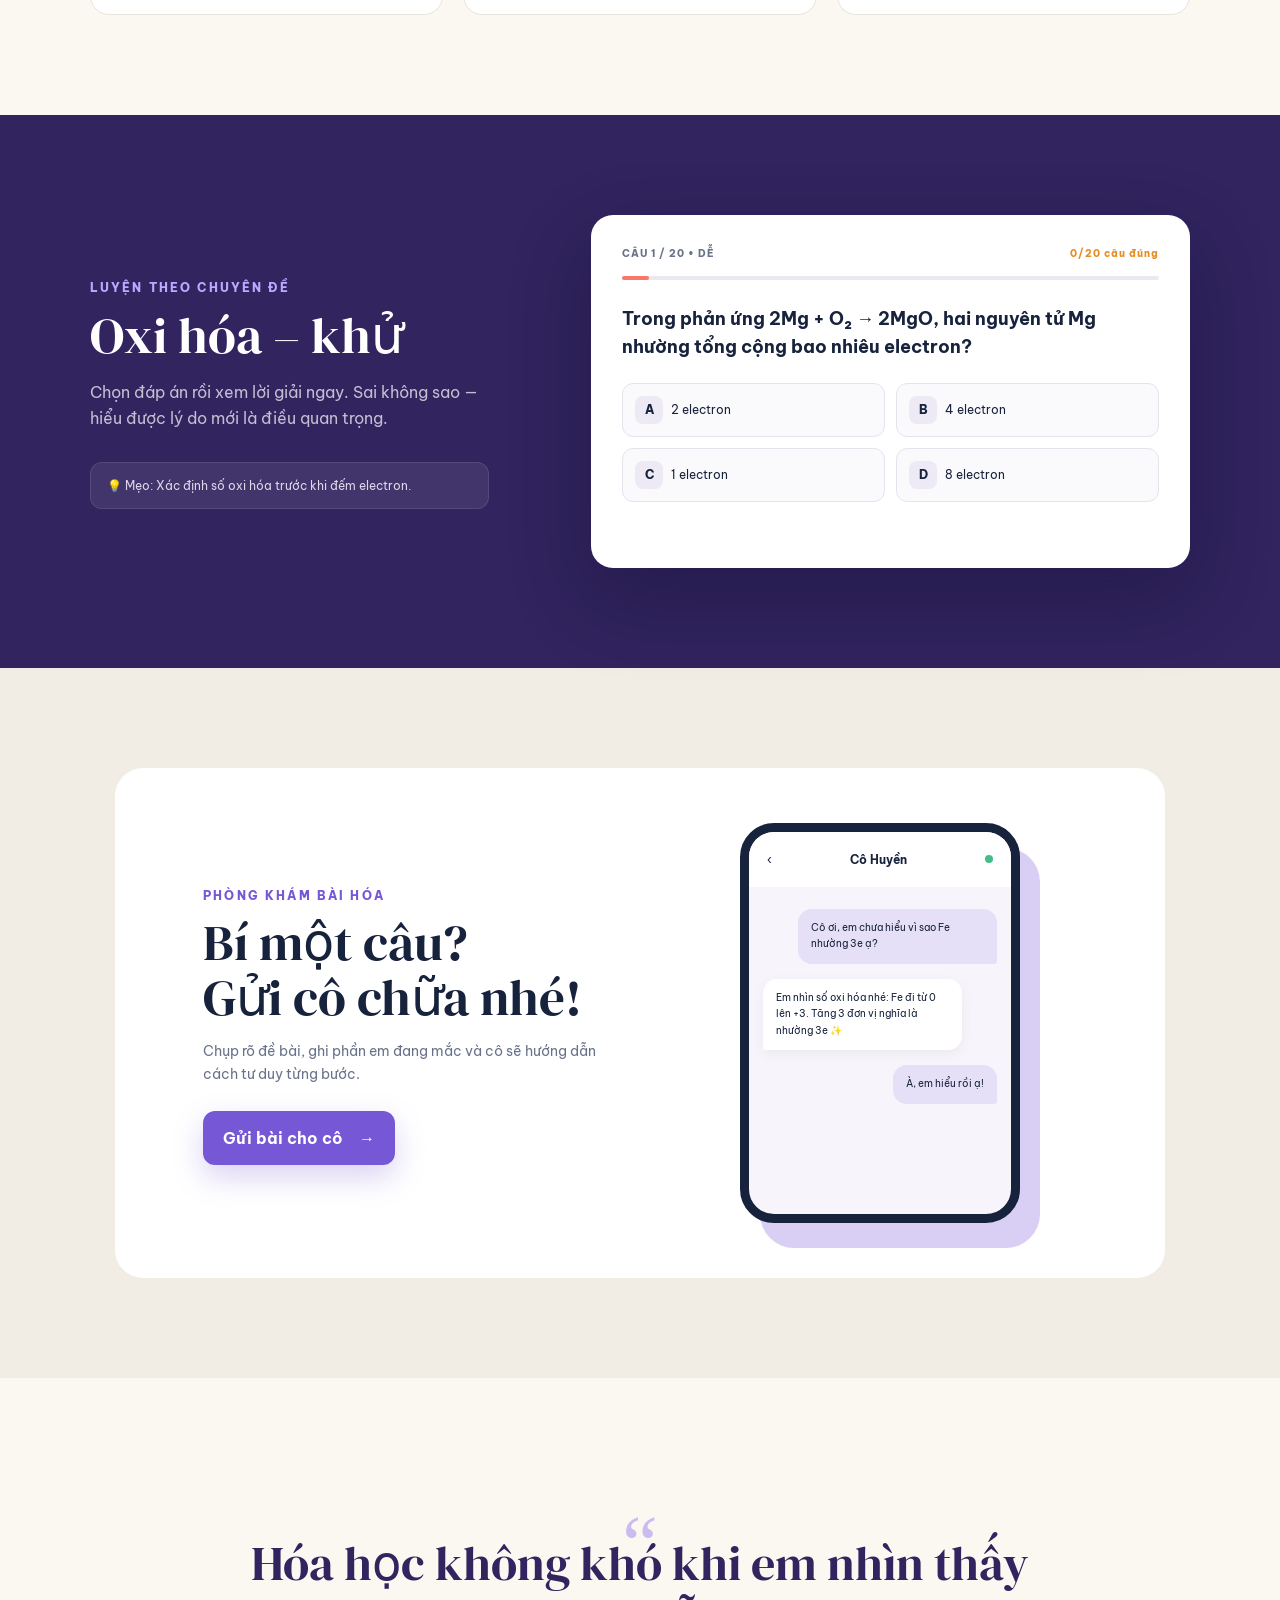
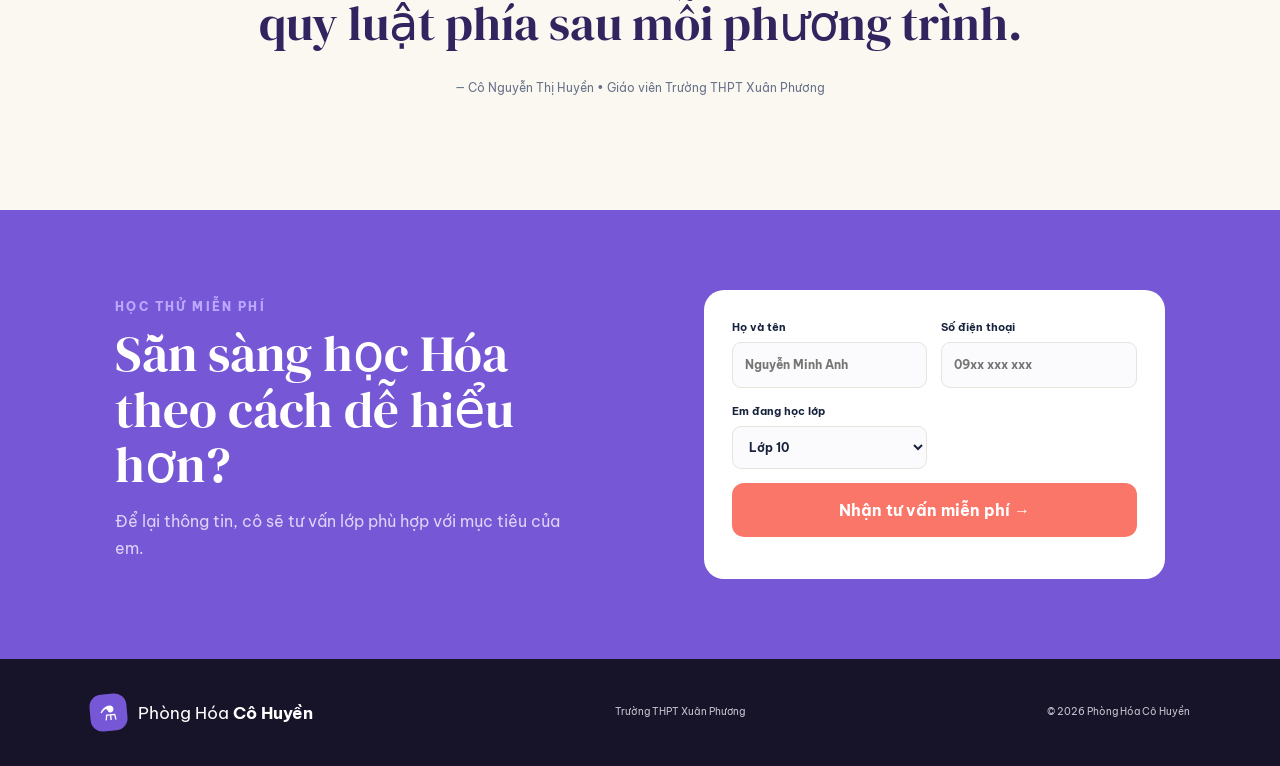
==== commit d0c9367a: "feat: add scored chemistry mock exams" ====
--- a/index.html
+++ b/index.html
@@ -24,7 +24,7 @@
     <button class="menu-toggle" aria-label="Mở menu" aria-expanded="false">☰</button>
     <nav class="nav-links" aria-label="Điều hướng chính">
       <a href="knowledge.html">Kiến thức 10–12</a>
-      <a href="#quiz">Luyện tập</a>
+      <a href="#quiz">Luyện tập</a><a href="exams.html">Thi thử</a>
       <a href="periodic.html">Bảng tuần hoàn</a>
       <a href="lab.html">Phòng thí nghiệm</a>
       <a href="#clinic">Hỏi bài</a>
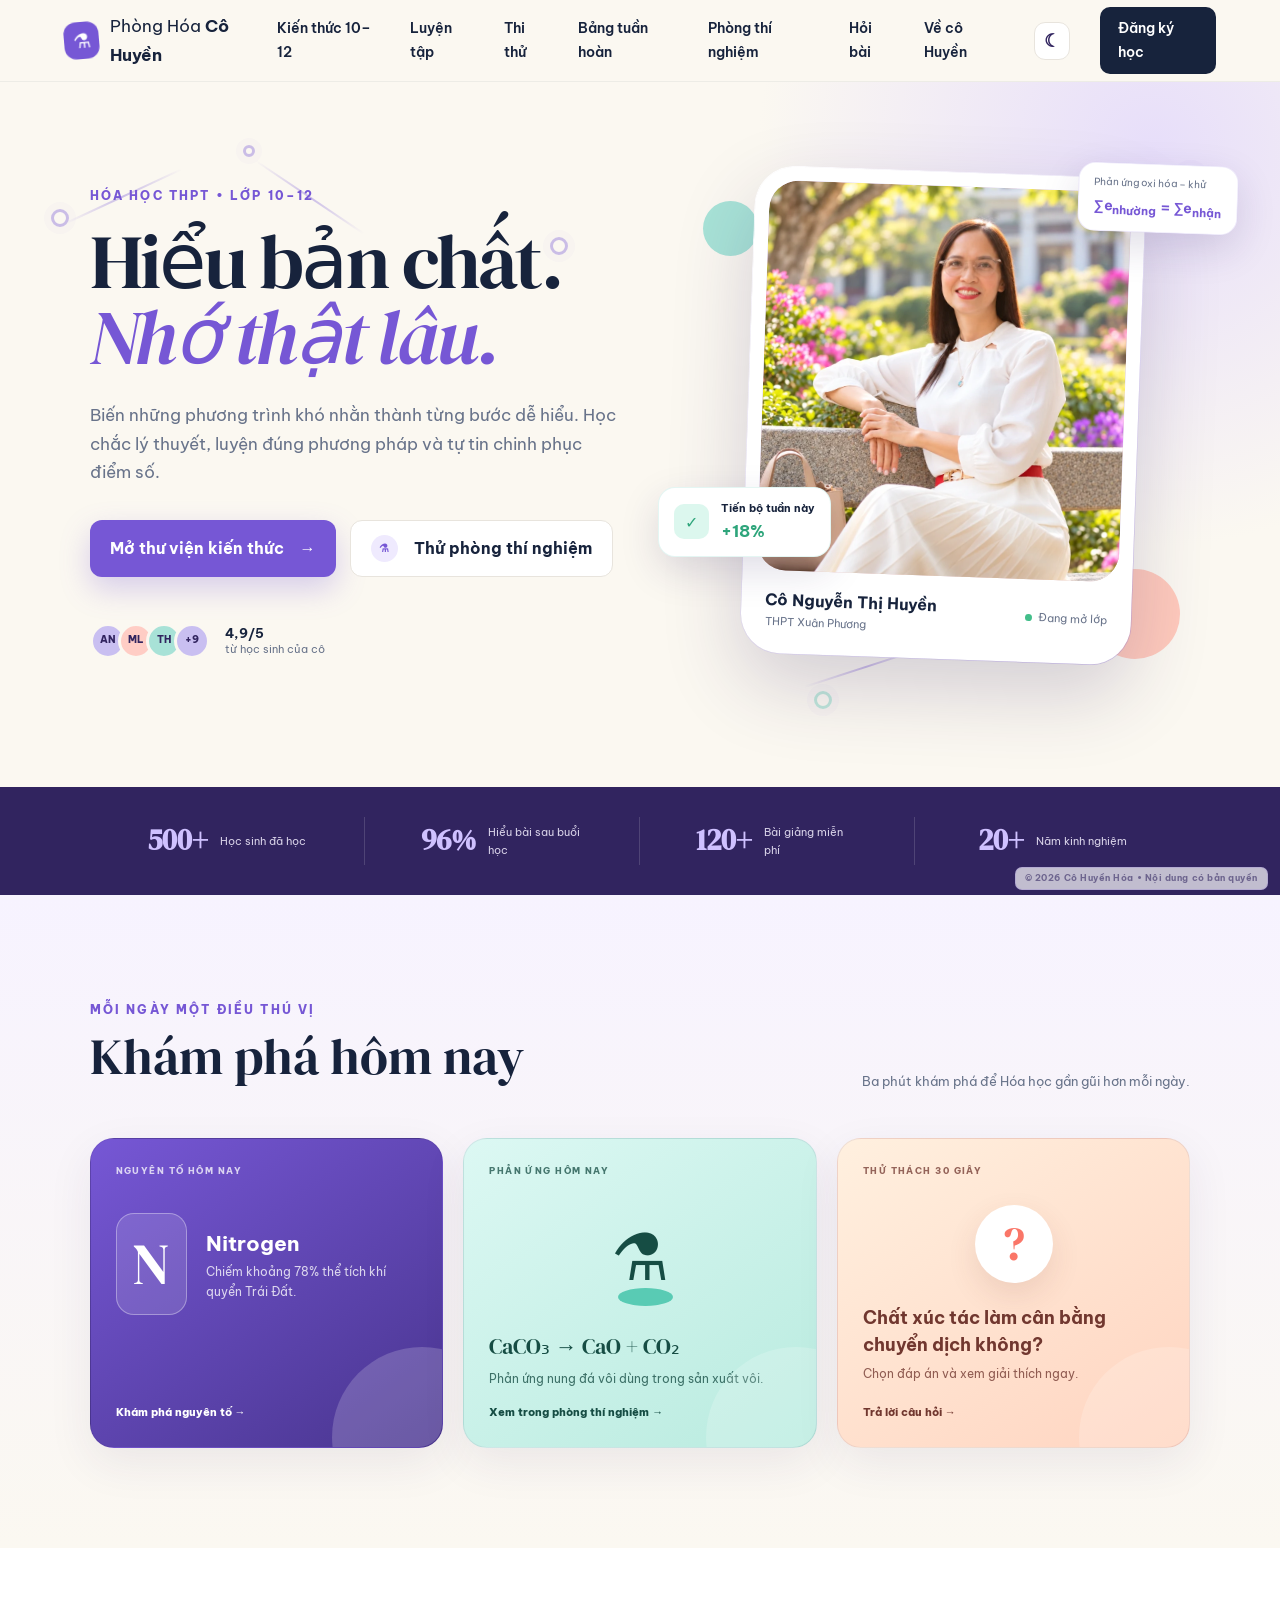
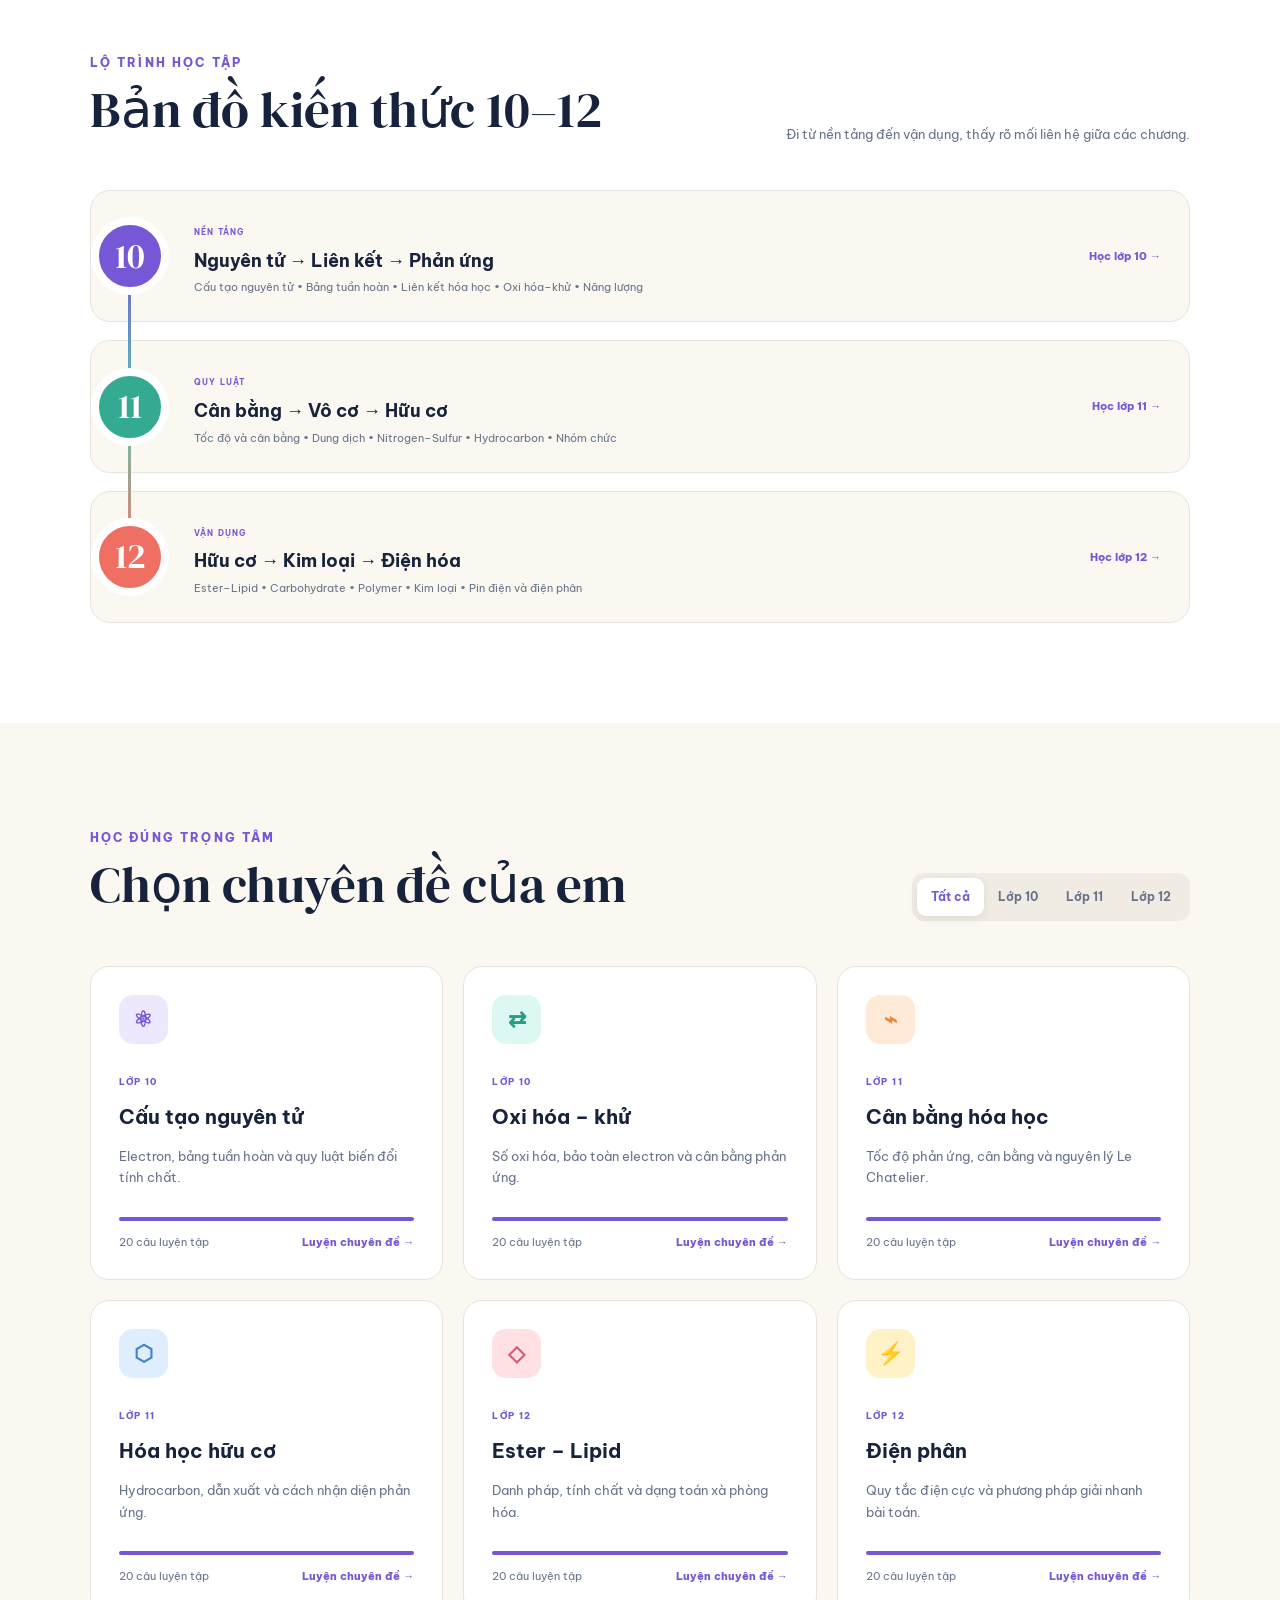
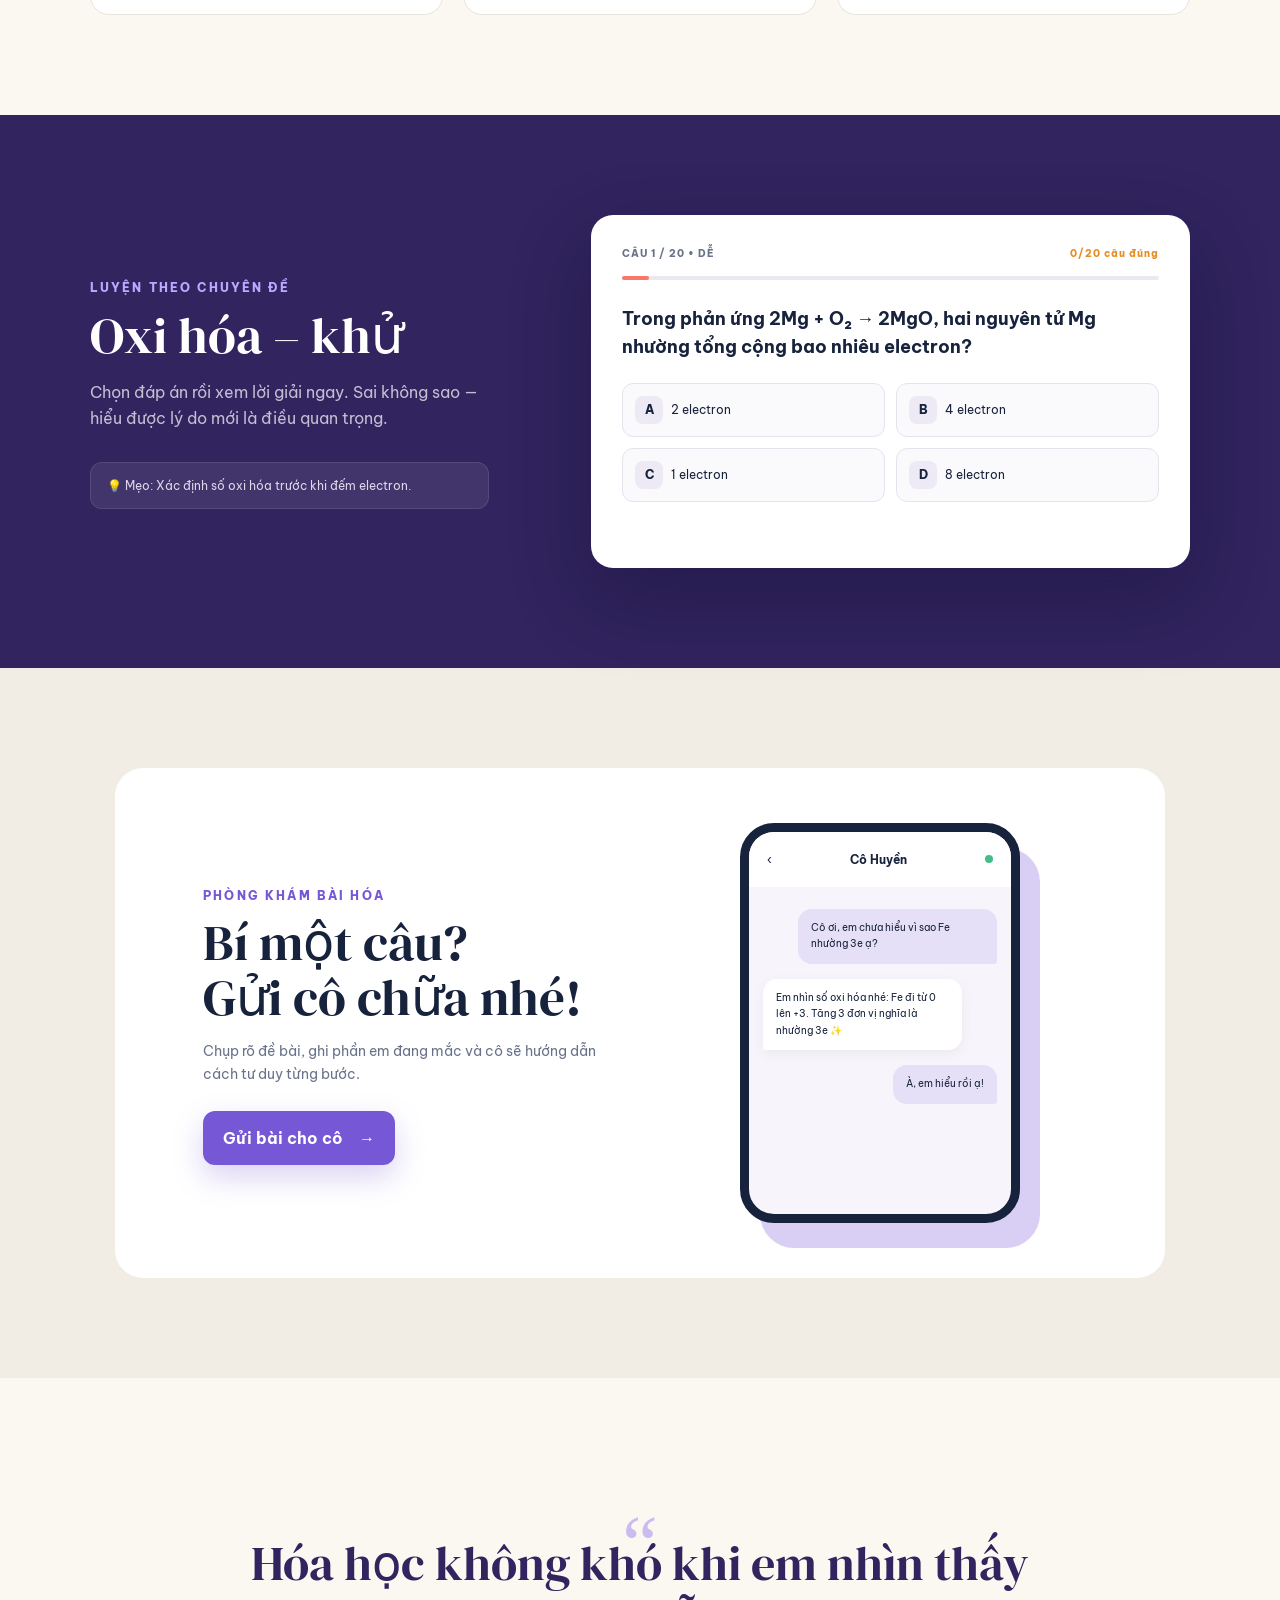
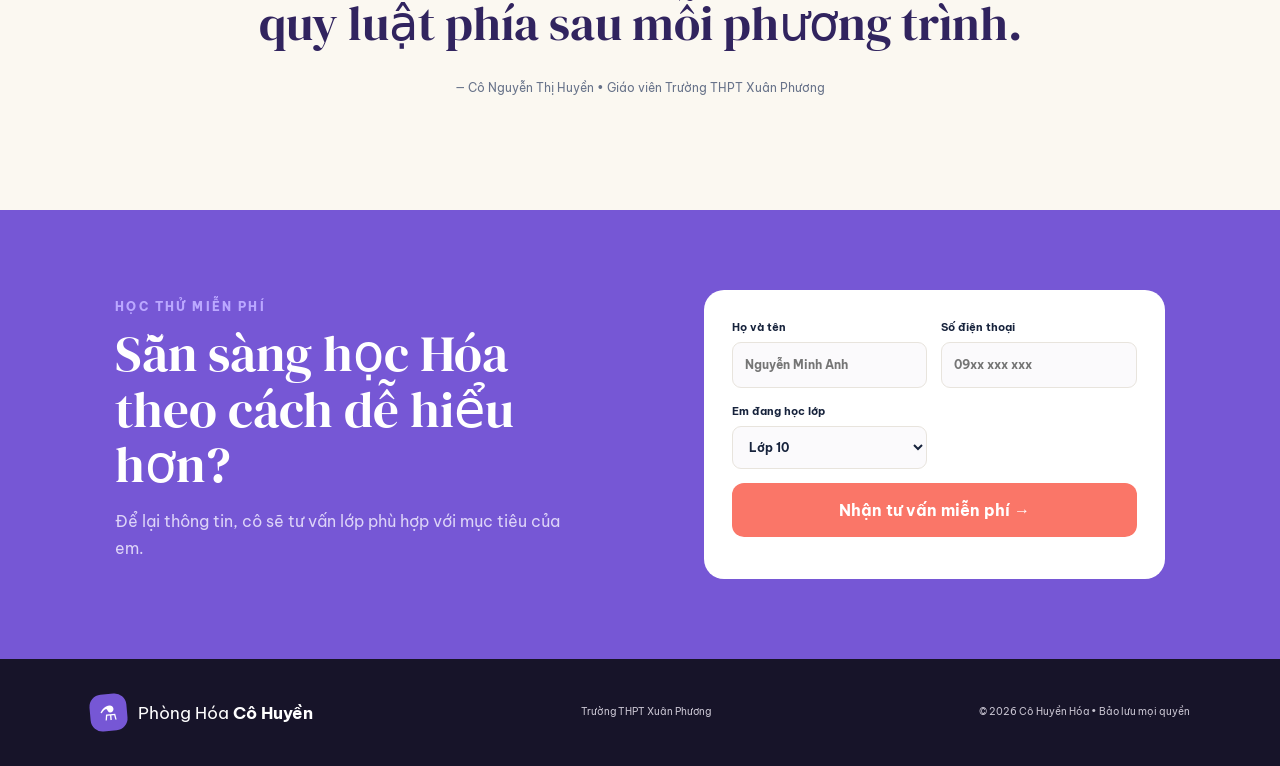
==== commit ed0e32fb: "feat: add site-wide copyright protection" ====
--- a/index.html
+++ b/index.html
@@ -14,6 +14,7 @@
   <link rel="preconnect" href="https://fonts.gstatic.com" crossorigin>
   <link href="https://fonts.googleapis.com/css2?family=Be+Vietnam+Pro:wght@400;500;600;700;800&family=DM+Serif+Display&display=swap" rel="stylesheet">
   <link rel="stylesheet" href="styles.css?v=20261024-8">
+  <link rel="stylesheet" href="protection.css?v=20261024-1">
 </head>
 <body>
   <header class="site-header">
@@ -24,7 +25,8 @@
     <button class="menu-toggle" aria-label="Mở menu" aria-expanded="false">☰</button>
     <nav class="nav-links" aria-label="Điều hướng chính">
       <a href="knowledge.html">Kiến thức 10–12</a>
-      <a href="#quiz">Luyện tập</a><a href="exams.html">Thi thử</a>
+      <a href="#quiz">Luyện tập</a>
+      <a href="exams.html">Thi thử</a>
       <a href="periodic.html">Bảng tuần hoàn</a>
       <a href="lab.html">Phòng thí nghiệm</a>
       <a href="#clinic">Hỏi bài</a>
@@ -172,7 +174,7 @@
     </section>
   </main>
 
-  <footer><a class="brand" href="#home"><span class="brand-mark">⚗</span><span>Phòng Hóa <b>Cô Huyền</b></span></a><p>Trường THPT Xuân Phương</p><p>© 2026 Phòng Hóa Cô Huyền</p></footer>
+  <footer><a class="brand" href="#home"><span class="brand-mark">⚗</span><span>Phòng Hóa <b>Cô Huyền</b></span></a><p>Trường THPT Xuân Phương</p><p>© 2026 Cô Huyền Hóa • Bảo lưu mọi quyền</p></footer>
   <script src="script.js?v=20261024-3"></script>
-</body>
+<script src="protection.js?v=20261024-1"></script></body>
 </html>
--- a/protection.css
+++ b/protection.css
@@ -0,0 +1 @@
+html{-webkit-touch-callout:none}body{-webkit-user-select:none;user-select:none}input,textarea,select,[contenteditable=true]{-webkit-user-select:text;user-select:text}img{-webkit-user-drag:none;pointer-events:none}.copyright-watermark{position:fixed;right:12px;bottom:10px;z-index:9999;padding:5px 9px;border:1px solid rgba(118,87,213,.18);border-radius:7px;background:rgba(255,255,255,.7);backdrop-filter:blur(6px);color:rgba(49,36,95,.58);font:700 9px/1.2 "Be Vietnam Pro",sans-serif;letter-spacing:.06em;pointer-events:none}.copyright-shield{position:fixed;inset:0;z-index:99999;display:none;place-items:center;background:#171429;color:#fff;text-align:center;padding:30px}.copyright-shield.show{display:grid}.copyright-shield div{max-width:520px}.copyright-shield b{display:block;font:400 34px/1.2 "DM Serif Display",serif;color:#d7caf9;margin-bottom:10px}.copyright-shield p{font-size:13px;color:#c9c3d3}body.dark-mode .copyright-watermark{background:rgba(23,20,41,.72);color:rgba(233,226,255,.7)}@media print{body>*{display:none!important}body:after{content:"Nội dung thuộc bản quyền Cô Huyền Hóa. Không sao chép hoặc in lại khi chưa được phép.";display:block!important;padding:60px;font:700 20px sans-serif}}
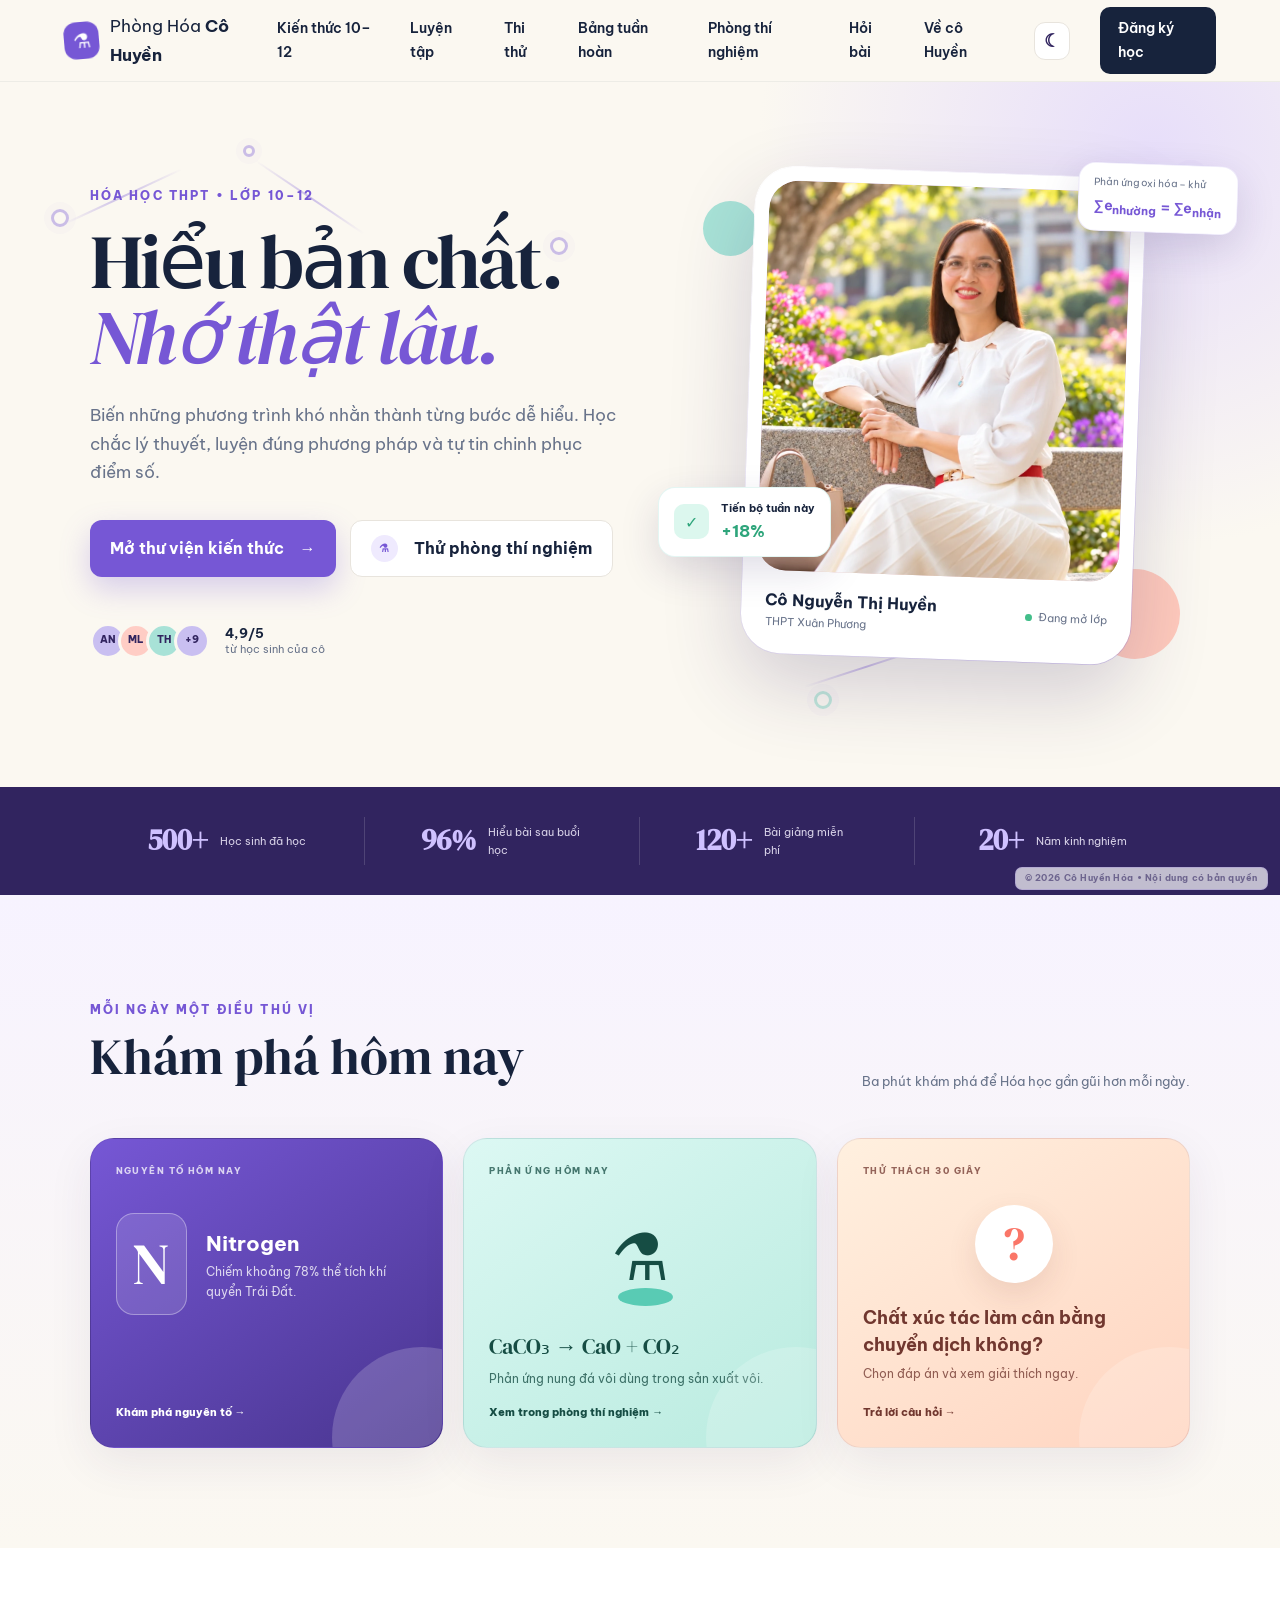
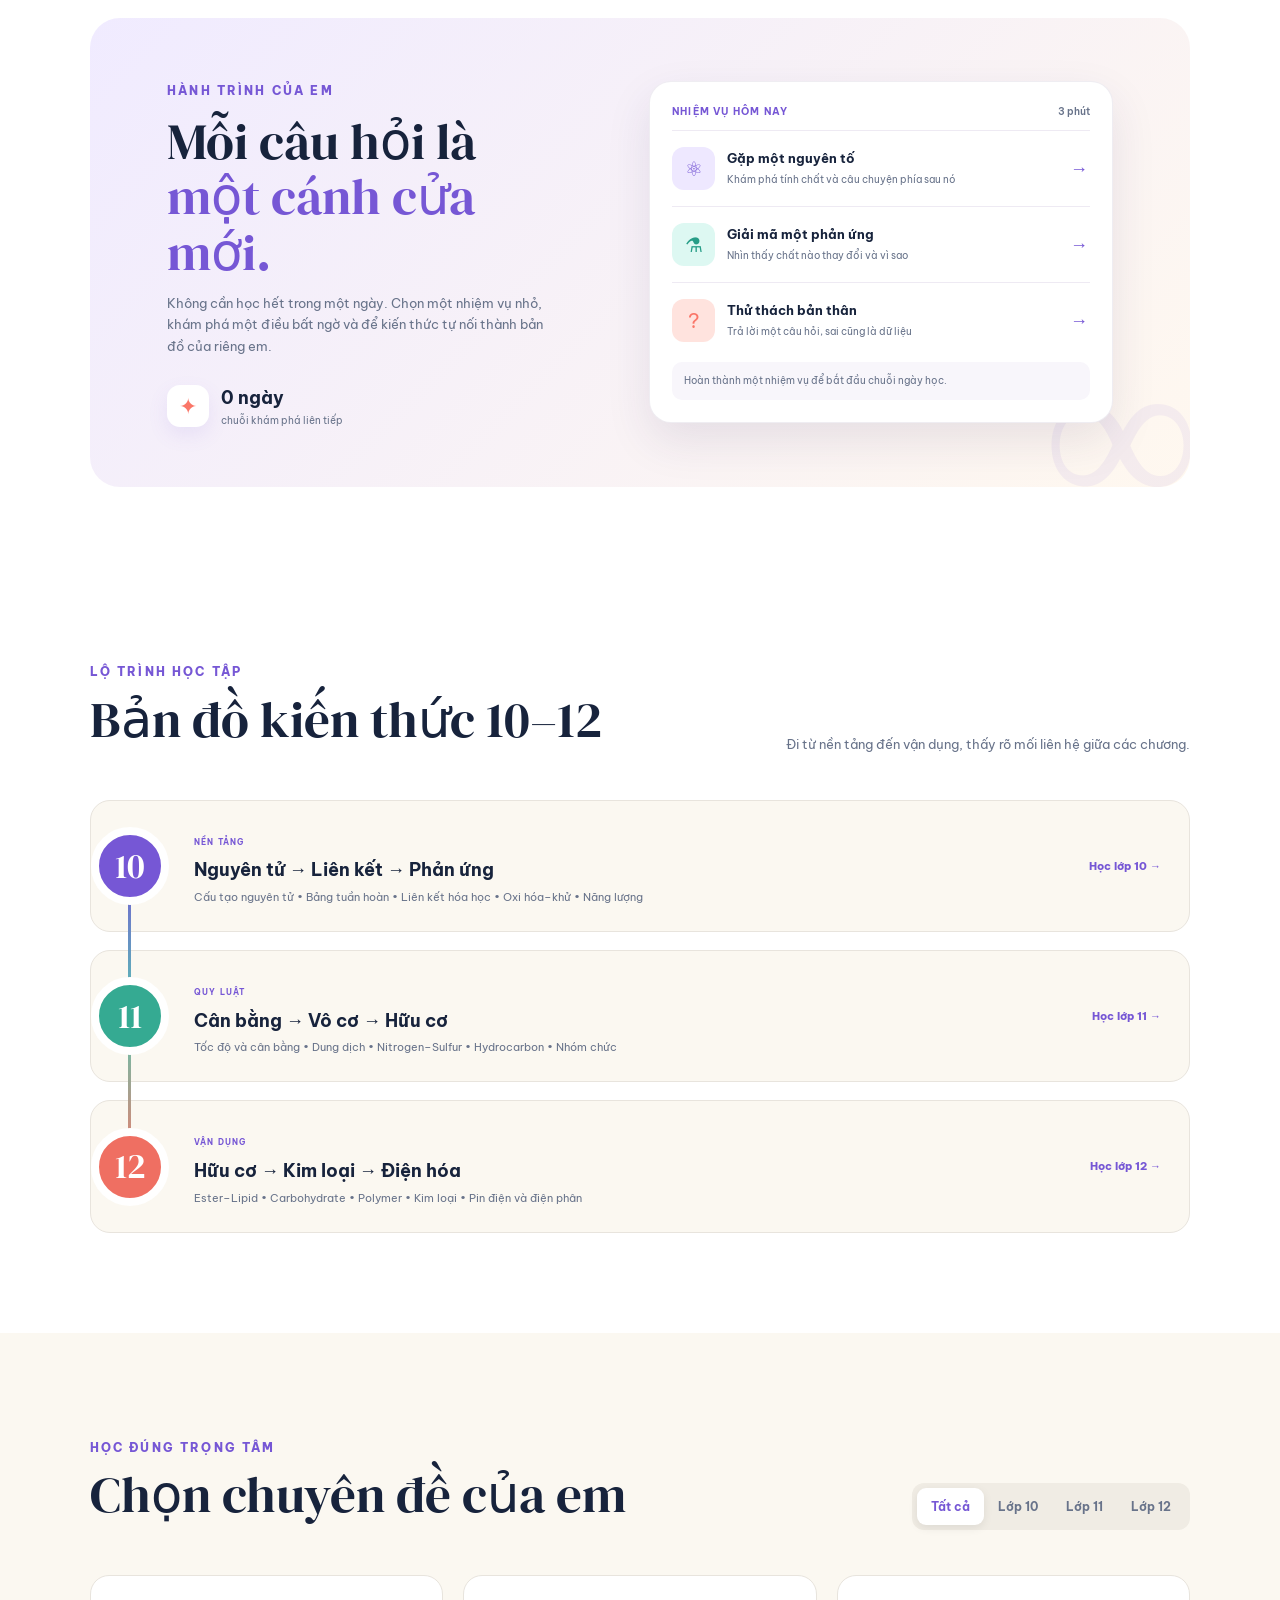
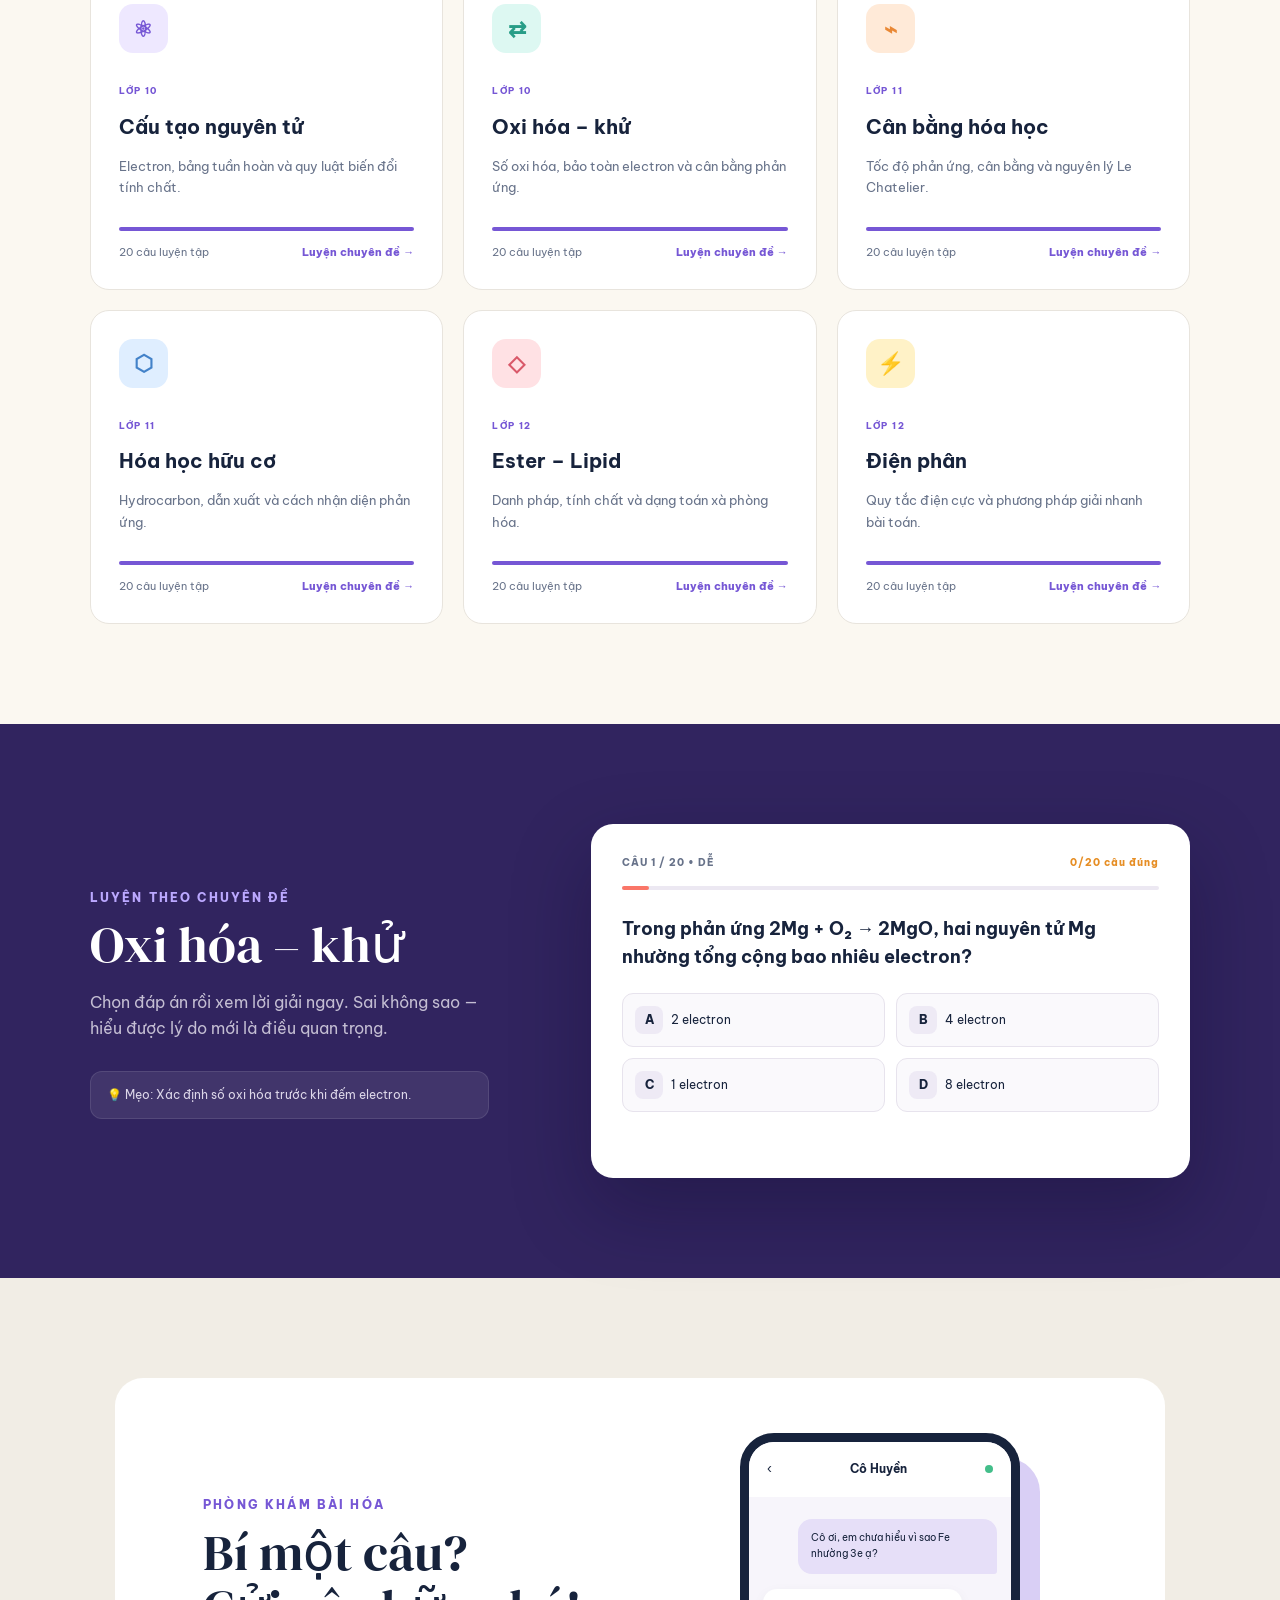
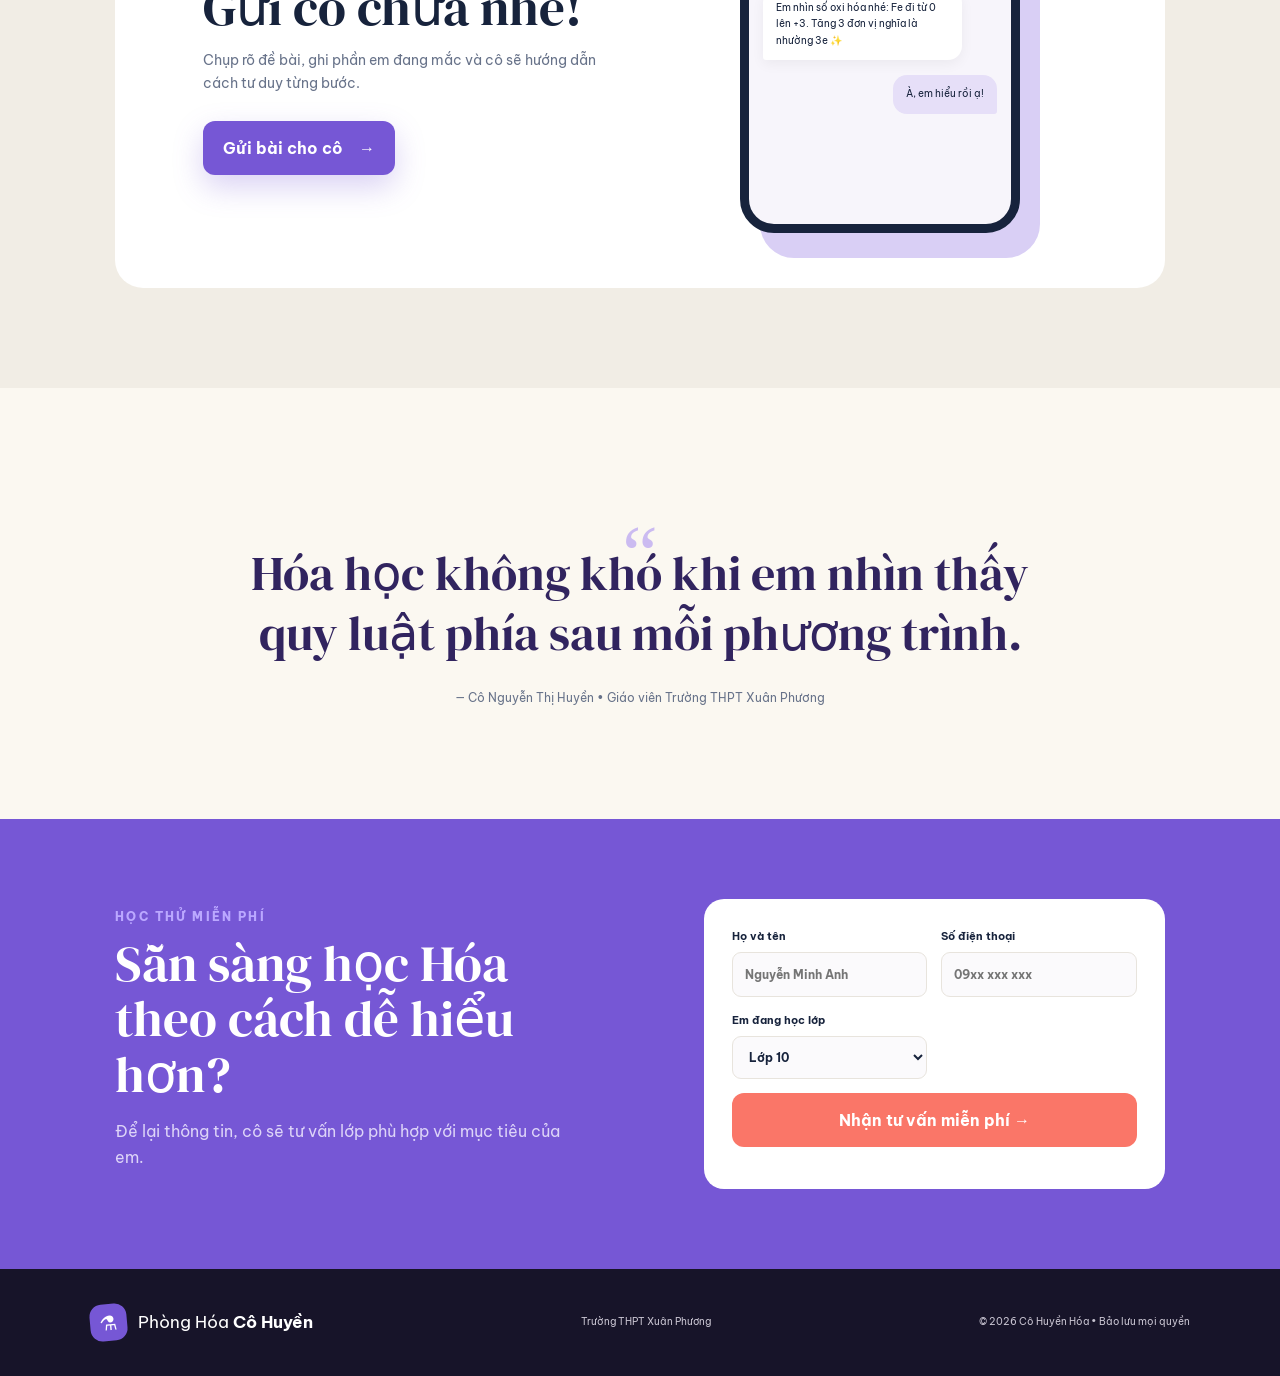
==== commit 3328acf2: "Add student registration dashboard and study progress" ====
--- a/index.html
+++ b/index.html
@@ -86,6 +86,24 @@
       </div>
     </section>
 
+    <section class="section journey" id="journey">
+      <div class="journey-shell reveal">
+        <div class="journey-copy">
+          <span class="eyebrow">HÀNH TRÌNH CỦA EM</span>
+          <h2>Mỗi câu hỏi là<br><em>một cánh cửa mới.</em></h2>
+          <p>Không cần học hết trong một ngày. Chọn một nhiệm vụ nhỏ, khám phá một điều bất ngờ và để kiến thức tự nối thành bản đồ của riêng em.</p>
+          <div class="streak-line"><span class="streak-fire">✦</span><div><b id="streak-count">0 ngày</b><small>chuỗi khám phá liên tiếp</small></div></div>
+        </div>
+        <div class="mission-board" aria-label="Nhiệm vụ khám phá">
+          <div class="mission-head"><b>NHIỆM VỤ HÔM NAY</b><span id="mission-date">3 phút</span></div>
+          <button class="mission-item" data-mission="element"><span class="mission-icon purple">⚛</span><span><b>Gặp một nguyên tố</b><small>Khám phá tính chất và câu chuyện phía sau nó</small></span><i>→</i></button>
+          <button class="mission-item" data-mission="reaction"><span class="mission-icon teal">⚗</span><span><b>Giải mã một phản ứng</b><small>Nhìn thấy chất nào thay đổi và vì sao</small></span><i>→</i></button>
+          <button class="mission-item" data-mission="quiz"><span class="mission-icon coral">?</span><span><b>Thử thách bản thân</b><small>Trả lời một câu hỏi, sai cũng là dữ liệu</small></span><i>→</i></button>
+          <p class="mission-status" id="mission-status" aria-live="polite">Hoàn thành một nhiệm vụ để bắt đầu chuỗi ngày học.</p>
+        </div>
+      </div>
+    </section>
+
     <section class="section learning-map" id="learning-map">
       <div class="section-heading reveal"><div><span class="eyebrow">LỘ TRÌNH HỌC TẬP</span><h2>Bản đồ kiến thức 10–12</h2></div><p class="section-lead">Đi từ nền tảng đến vận dụng, thấy rõ mối liên hệ giữa các chương.</p></div>
       <div class="map-track reveal">
@@ -172,6 +190,16 @@
         <p class="form-status" aria-live="polite"></p>
       </form>
     </section>
+
+    <section class="section student-dashboard" id="student-dashboard" hidden>
+      <div class="section-heading"><div><span class="eyebrow">GÓC HỌC TẬP CỦA EM</span><h2 id="student-greeting">Xin chào!</h2></div><button class="dashboard-logout" id="student-logout" type="button">Đổi hồ sơ</button></div>
+      <div class="dashboard-grid">
+        <article class="dashboard-card progress-card"><span class="dashboard-icon">✦</span><small>TIẾN ĐỘ TỔNG</small><strong id="student-progress">0%</strong><div class="dashboard-progress"><span id="student-progress-bar"></span></div><p id="student-progress-copy">Hãy hoàn thành nhiệm vụ đầu tiên.</p></article>
+        <article class="dashboard-card"><span class="dashboard-icon teal">▣</span><small>LỊCH HỌC TIẾP THEO</small><strong id="student-next-date">Chưa đặt lịch</strong><p id="student-next-topic">Chọn mục tiêu để bắt đầu hành trình.</p><button class="small-action" id="student-schedule" type="button">Đặt lịch học</button></article>
+        <article class="dashboard-card"><span class="dashboard-icon coral">◎</span><small>ĐÁNH GIÁ GẦN NHẤT</small><strong id="student-score">Chưa có điểm</strong><p id="student-score-copy">Làm quiz để hệ thống đánh giá mức độ nắm bài.</p><a class="small-action" href="#quiz">Làm bài ngay →</a></article>
+      </div>
+      <div class="study-plan"><div><span class="eyebrow">KẾ HOẠCH CÁ NHÂN</span><h3 id="student-goal">Mục tiêu của em</h3><p id="student-plan-copy">Mỗi ngày một bước nhỏ, kiến thức sẽ thành hệ thống.</p></div><label>Ngày học tiếp theo<input id="student-date-input" type="date"></label></div>
+    </section>
   </main>
 
   <footer><a class="brand" href="#home"><span class="brand-mark">⚗</span><span>Phòng Hóa <b>Cô Huyền</b></span></a><p>Trường THPT Xuân Phương</p><p>© 2026 Cô Huyền Hóa • Bảo lưu mọi quyền</p></footer>
--- a/styles.css
+++ b/styles.css
@@ -15,6 +15,11 @@
 @media(max-width:600px){.section-heading{align-items:flex-start}.section-lead{margin-top:10px}.daily-element{margin:24px 0}.discovery-card{padding:22px}.map-grade{grid-template-columns:57px 1fr;gap:15px;padding:18px 16px 18px 0}.map-grade>span{width:57px;height:57px;border-width:5px;font-size:26px}.map-track:before{left:27px}.map-grade h3{font-size:15px}.map-grade p{font-size:10px}}
 @media(prefers-reduced-motion:reduce){.molecule-bg span,.reaction-flask i{animation:none}}
 
+/* Hành trình khám phá: biến trang chủ thành một lời mời quay lại mỗi ngày */
+.journey{background:#fff;padding-top:70px;padding-bottom:70px}.journey-shell{max-width:1100px;margin:auto;display:grid;grid-template-columns:.9fr 1.1fr;gap:8vw;align-items:center;background:linear-gradient(135deg,#f0ebff,#fff8ef);border-radius:30px;padding:58px 7%;overflow:hidden;position:relative}.journey-shell:after{content:"∞";position:absolute;right:-10px;bottom:-55px;font:220px/1 "DM Serif Display";color:rgba(118,87,213,.07);pointer-events:none}.journey-copy{position:relative;z-index:1}.journey h2{margin-top:12px}.journey h2 em{color:var(--purple);font-style:normal}.journey-copy p{font-size:13px;color:var(--muted);max-width:410px}.streak-line{display:flex;align-items:center;gap:12px;margin-top:26px}.streak-fire{width:42px;height:42px;border-radius:13px;display:grid;place-items:center;background:#fff;color:var(--coral);font-size:22px;box-shadow:0 8px 20px rgba(118,87,213,.1)}.streak-line div{display:flex;flex-direction:column}.streak-line b{font-size:18px}.streak-line small{font-size:10px;color:var(--muted)}.mission-board{background:#fff;border:1px solid rgba(49,36,95,.08);border-radius:22px;padding:22px;box-shadow:0 18px 45px rgba(49,36,95,.1);position:relative;z-index:1}.mission-head{display:flex;justify-content:space-between;align-items:center;color:var(--purple);font-size:10px;letter-spacing:.12em;margin-bottom:9px}.mission-head span{font-size:10px;letter-spacing:0;color:var(--muted);font-weight:600}.mission-item{width:100%;display:grid;grid-template-columns:43px 1fr 20px;gap:12px;align-items:center;text-align:left;background:transparent;border:0;border-top:1px solid #eeeaf3;padding:16px 0;cursor:pointer;color:var(--ink);transition:.2s}.mission-item:hover{transform:translateX(5px)}.mission-item.done{opacity:.55}.mission-item.done .mission-icon:after{content:"✓";position:absolute;inset:0;display:grid;place-items:center;background:rgba(255,255,255,.78);border-radius:12px}.mission-icon{width:43px;height:43px;border-radius:12px;display:grid;place-items:center;font-size:20px;position:relative}.mission-icon.purple{background:#eee8ff;color:var(--purple)}.mission-icon.teal{background:#ddf8f2;color:#279d87}.mission-icon.coral{background:#ffe3de;color:var(--coral)}.mission-item b,.mission-item small{display:block}.mission-item b{font-size:13px}.mission-item small{font-size:10px;color:var(--muted);margin-top:2px}.mission-item i{font-style:normal;color:var(--purple);font-size:18px}.mission-status{border-radius:10px;background:#f8f6fb;padding:11px 12px;margin:4px 0 0;font-size:10px;color:var(--muted)}
+@media(max-width:900px){.journey-shell{grid-template-columns:1fr;gap:25px;padding:42px 8%}}
+@media(max-width:600px){.journey{padding:55px 22px}.mission-board{padding:18px 16px}}
+
 /* Chân dung giáo viên ở hero */
 .teacher-photo{background:#d8cff3}.teacher-portrait{width:100%;height:100%;border:0;border-radius:29px;object-fit:cover;object-position:50% 27%;box-shadow:none;z-index:0;display:block}.teacher-photo:after,.teacher-photo:before{display:none}.teacher-photo .atom{z-index:2;backdrop-filter:blur(7px);background:rgba(255,255,255,.86)}.teacher-card{box-shadow:0 30px 80px rgba(49,36,95,.2),0 2px 0 rgba(255,255,255,.7) inset}.teacher-card:before{content:"";position:absolute;inset:-1px;border-radius:41px;padding:1px;background:linear-gradient(145deg,rgba(255,255,255,.9),rgba(118,87,213,.25));-webkit-mask:linear-gradient(#000 0 0) content-box,linear-gradient(#000 0 0);-webkit-mask-composite:xor;mask-composite:exclude;pointer-events:none}
 
@@ -24,3 +29,4 @@
 @media(max-width:1100px) and (min-width:901px){.formula-card{top:2px;left:auto;right:-8px;max-width:190px;padding:10px 12px}.formula-card b{font-size:11px}.score-card{bottom:140px;left:-12px;transform:scale(.88);transform-origin:left center}}
 @media(max-width:900px){.hero-visual{min-height:590px}.formula-card,.score-card{display:none}.teacher-card{top:10px}}
 @media(max-width:620px){.hero-visual{min-height:500px}.teacher-card{top:0}.teacher-caption{min-height:64px}.teacher-caption b{font-size:12px}.teacher-caption span{font-size:9px}.online-dot{font-size:9px}}
+.student-dashboard[hidden]{display:none}.dashboard-grid{display:grid;grid-template-columns:repeat(3,1fr);gap:18px}.dashboard-card,.study-plan{background:#fff;border:1px solid var(--line);border-radius:20px;padding:25px;box-shadow:0 12px 35px rgba(49,36,95,.07)}.dashboard-icon{display:grid;place-items:center;width:42px;height:42px;border-radius:12px;background:#eee8ff;color:var(--purple);font-size:21px;margin-bottom:18px}.dashboard-icon.teal{background:#ddf8f2;color:#279d87}.dashboard-icon.coral{background:#ffe3de;color:var(--coral)}.dashboard-card small{display:block;color:var(--muted);font-size:9px;letter-spacing:.14em;font-weight:800}.dashboard-card strong{display:block;font:400 30px/1.2 "DM Serif Display";margin:8px 0;color:var(--deep)}.dashboard-card p{font-size:11px;color:var(--muted);min-height:34px}.dashboard-progress{height:7px;background:#eeeaf3;border-radius:8px;overflow:hidden;margin:15px 0 9px}.dashboard-progress span{display:block;height:100%;width:0;background:linear-gradient(90deg,var(--purple),var(--teal));transition:width .5s}.small-action{display:inline-block;border:0;background:#f0ebff;color:var(--purple);border-radius:9px;padding:9px 12px;font-size:11px;font-weight:800;cursor:pointer}.study-plan{margin-top:18px;display:flex;justify-content:space-between;align-items:center;gap:20px;background:linear-gradient(135deg,#fff,#f6f1ff)}.study-plan h3{margin:7px 0 2px;font-size:20px}.study-plan p{margin:0;color:var(--muted);font-size:12px}.study-plan label{font-size:10px;font-weight:800;color:var(--muted);white-space:nowrap}.study-plan input{display:block;margin-top:6px;padding:10px;border:1px solid var(--line);border-radius:9px;color:var(--ink)}.dashboard-logout{border:1px solid var(--line);background:transparent;border-radius:9px;padding:9px 13px;color:var(--muted);font-size:11px;cursor:pointer}@media(max-width:900px){.dashboard-grid{grid-template-columns:1fr}.study-plan{align-items:flex-start;flex-direction:column}}
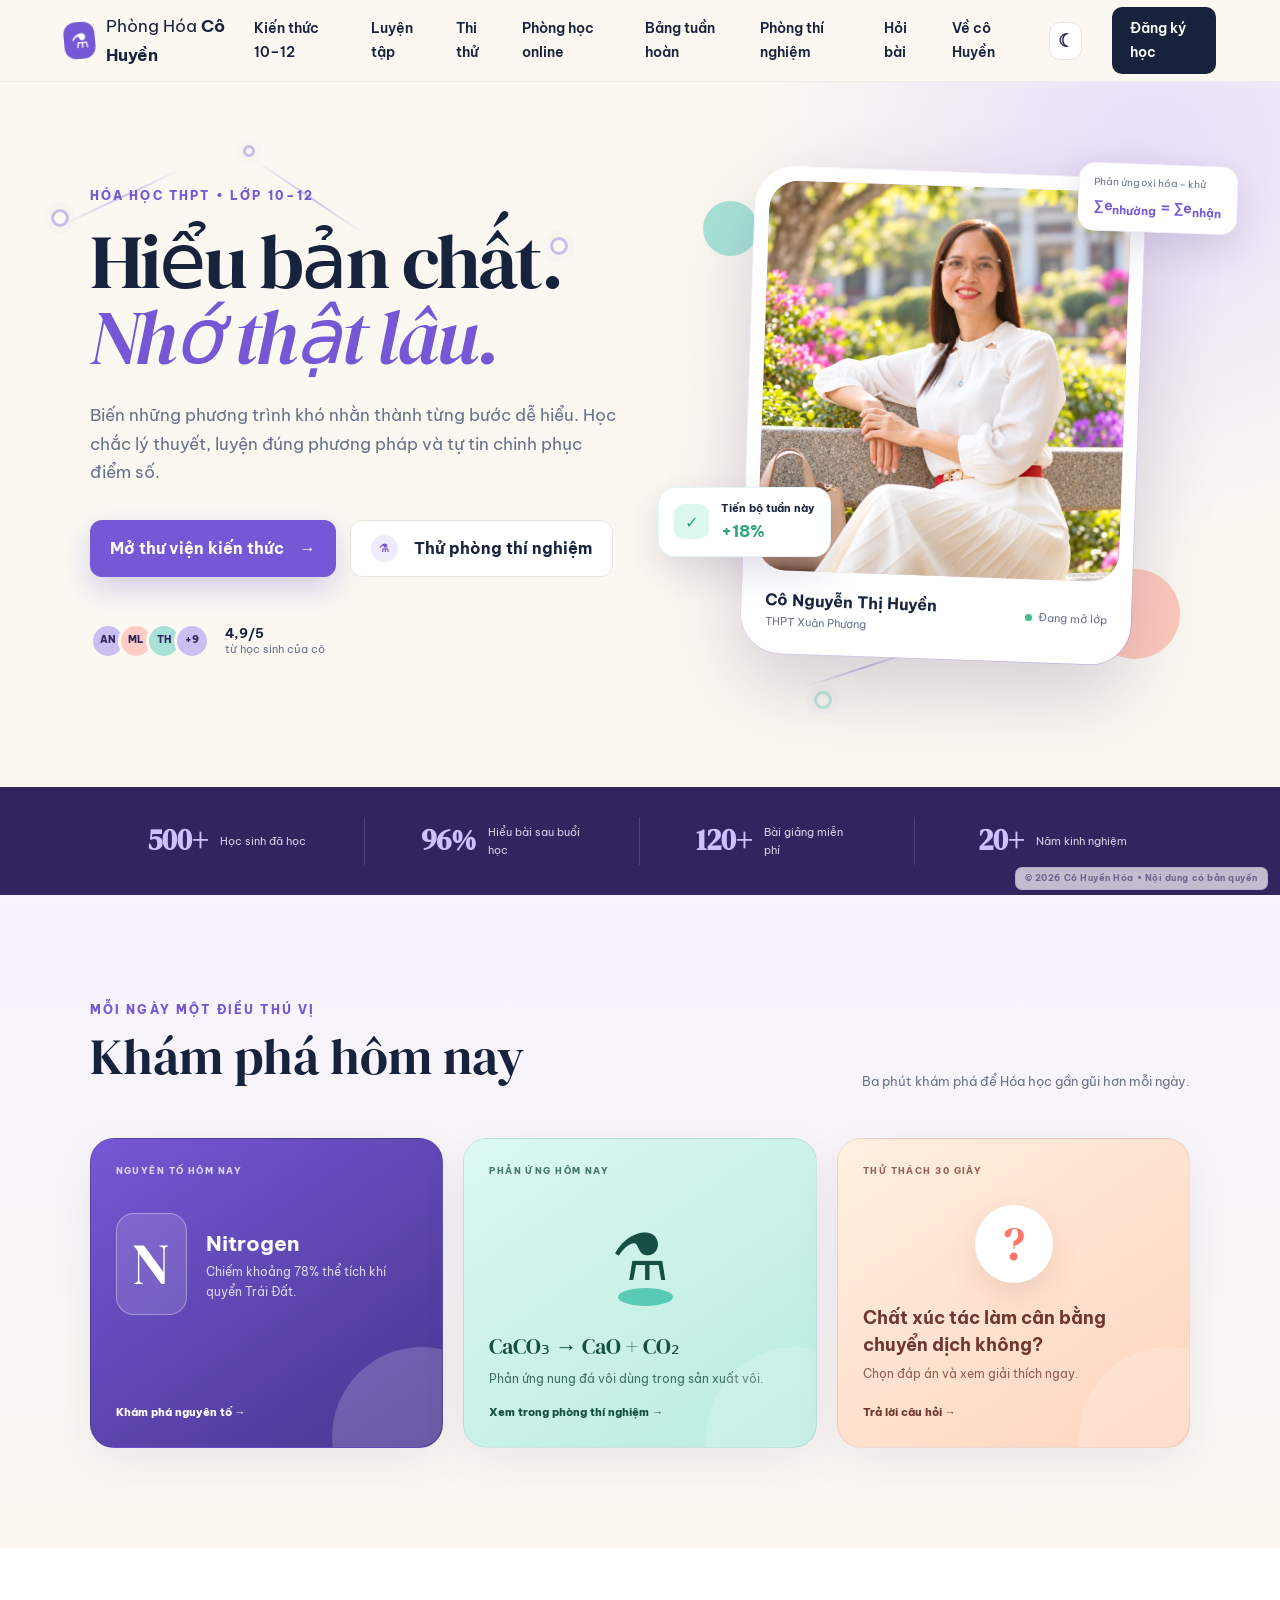
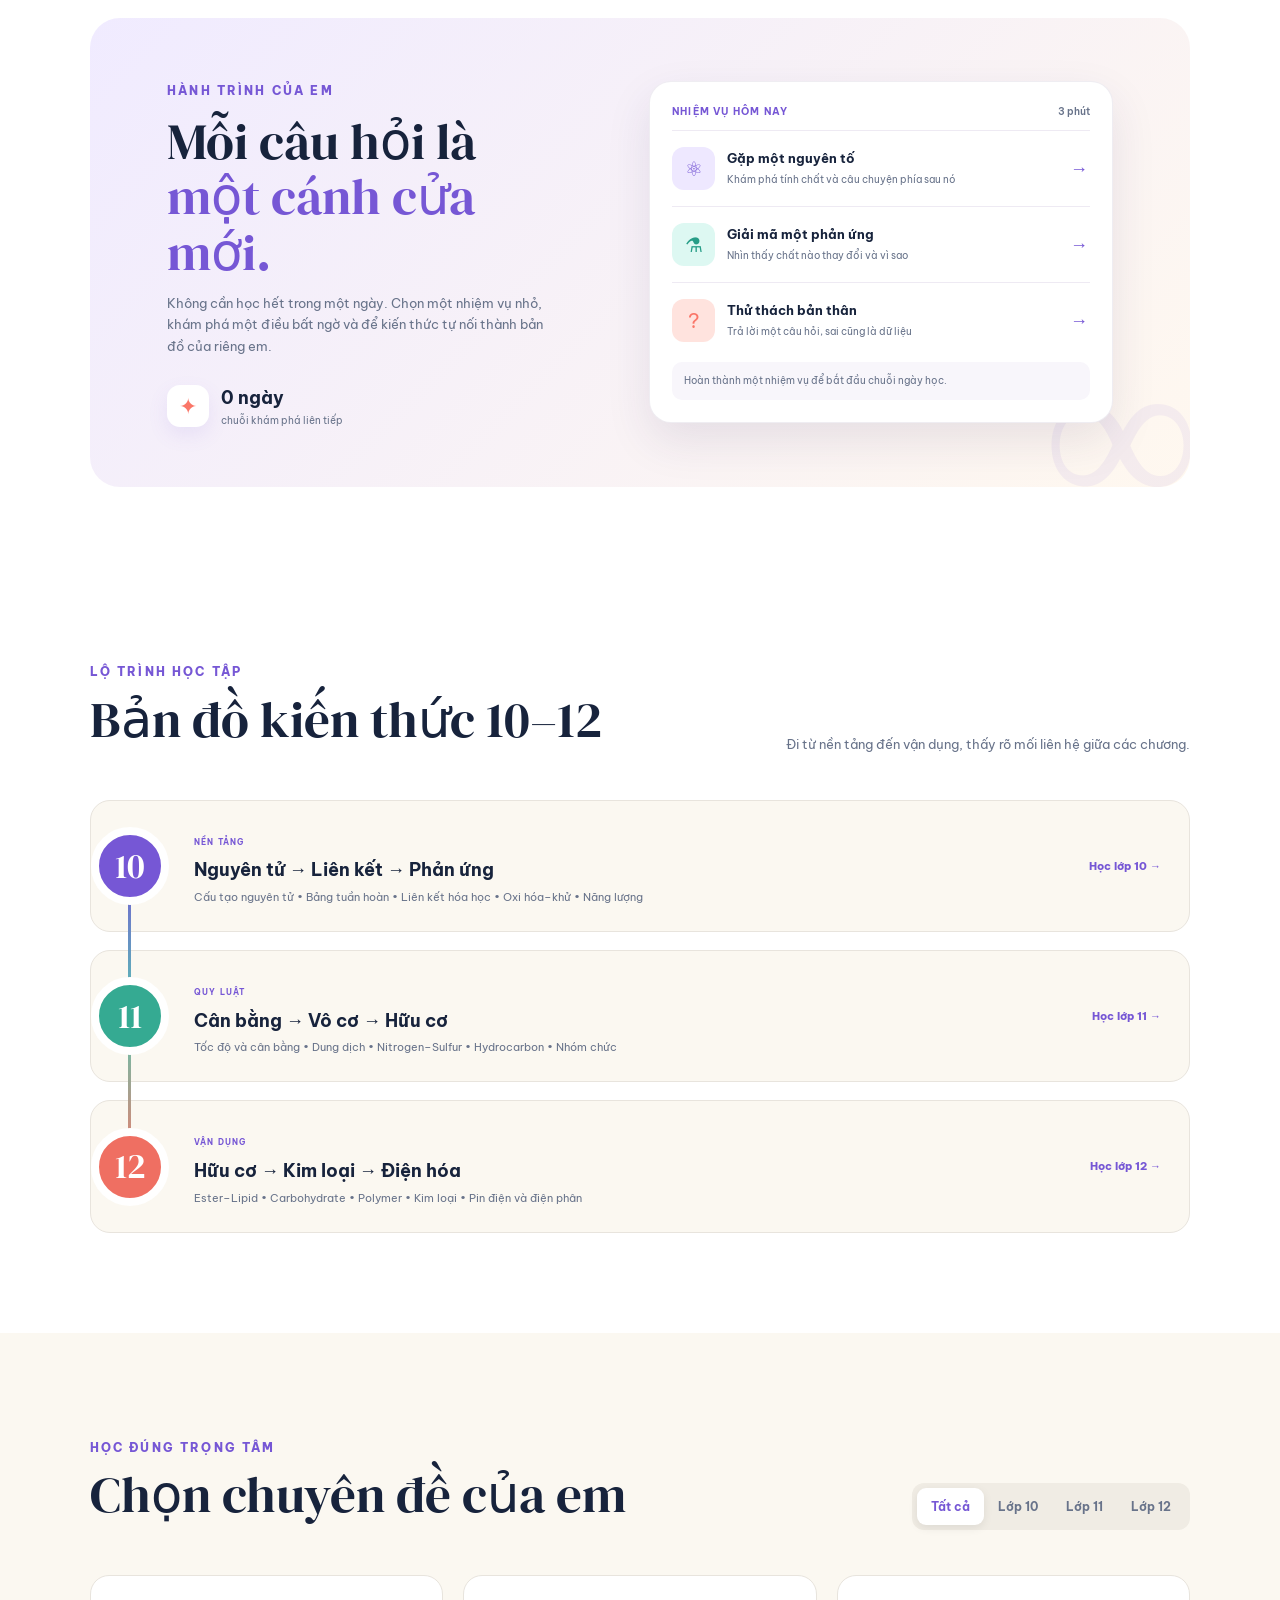
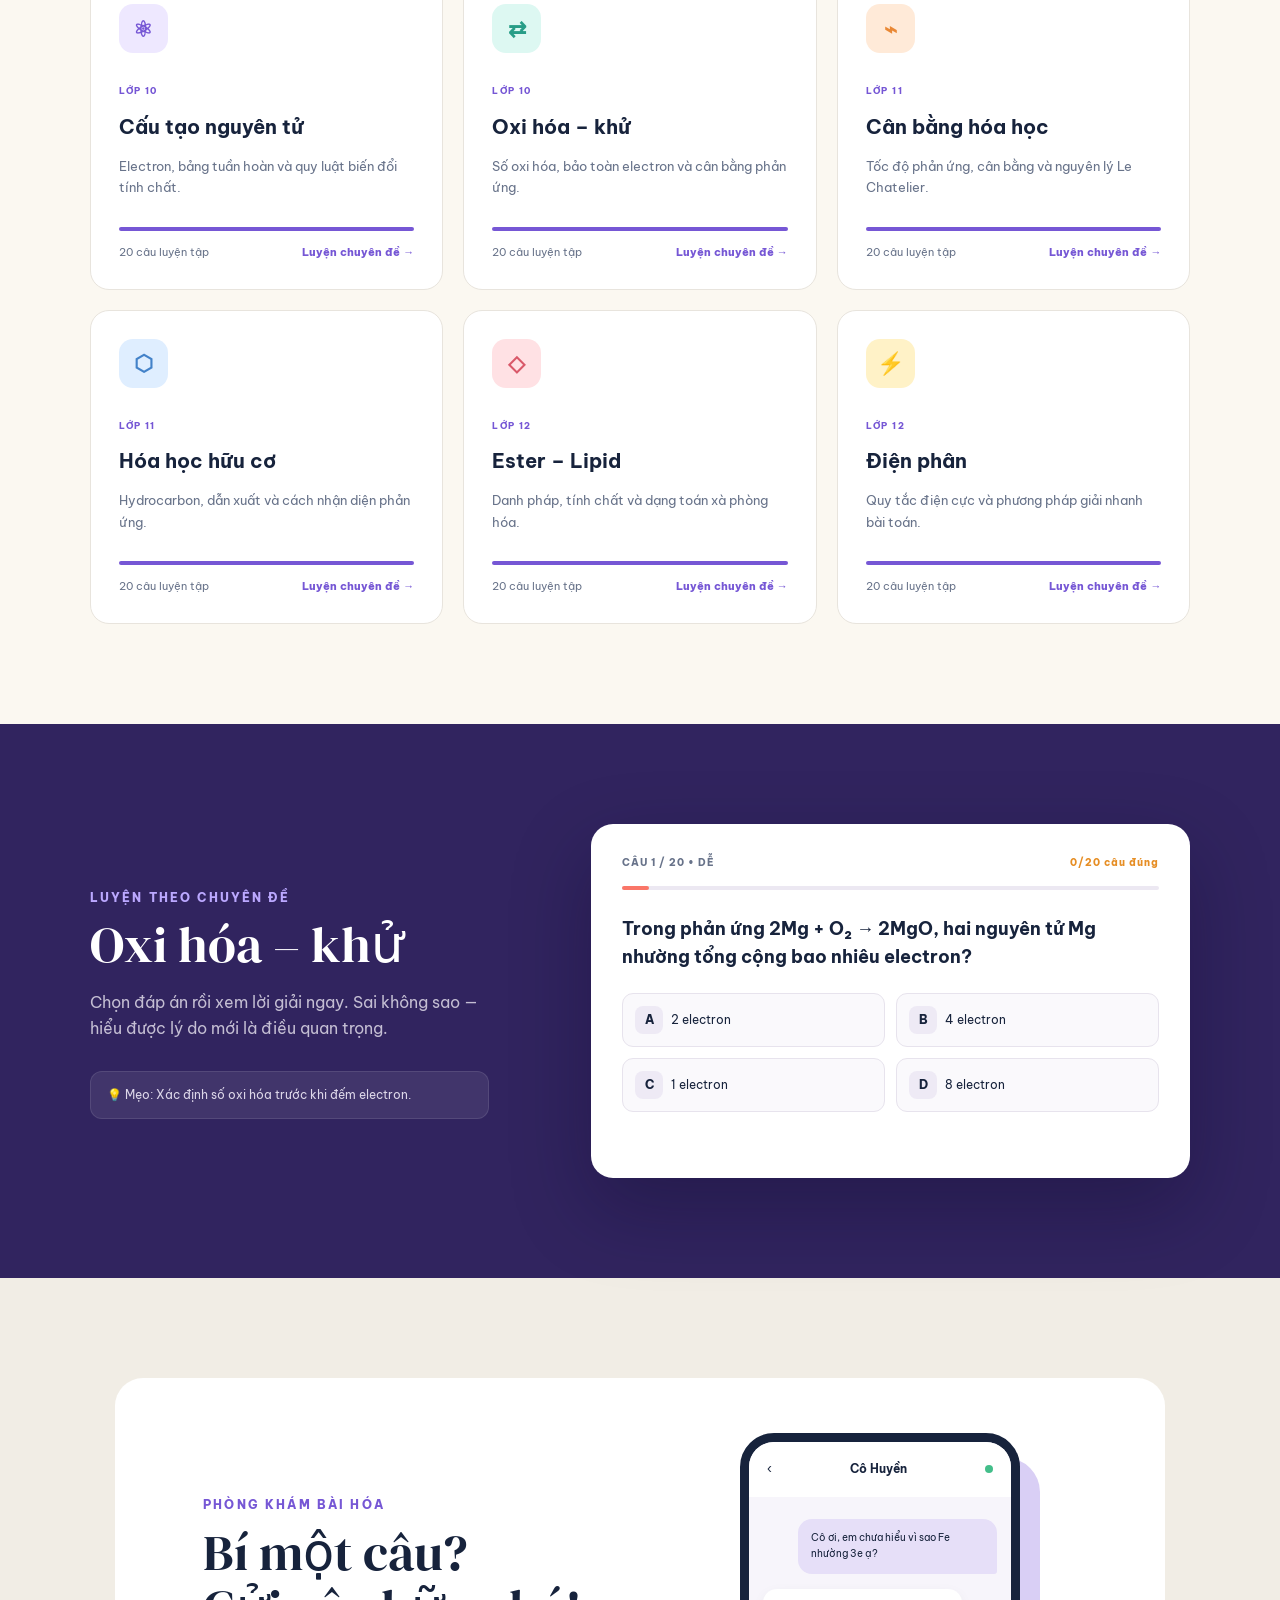
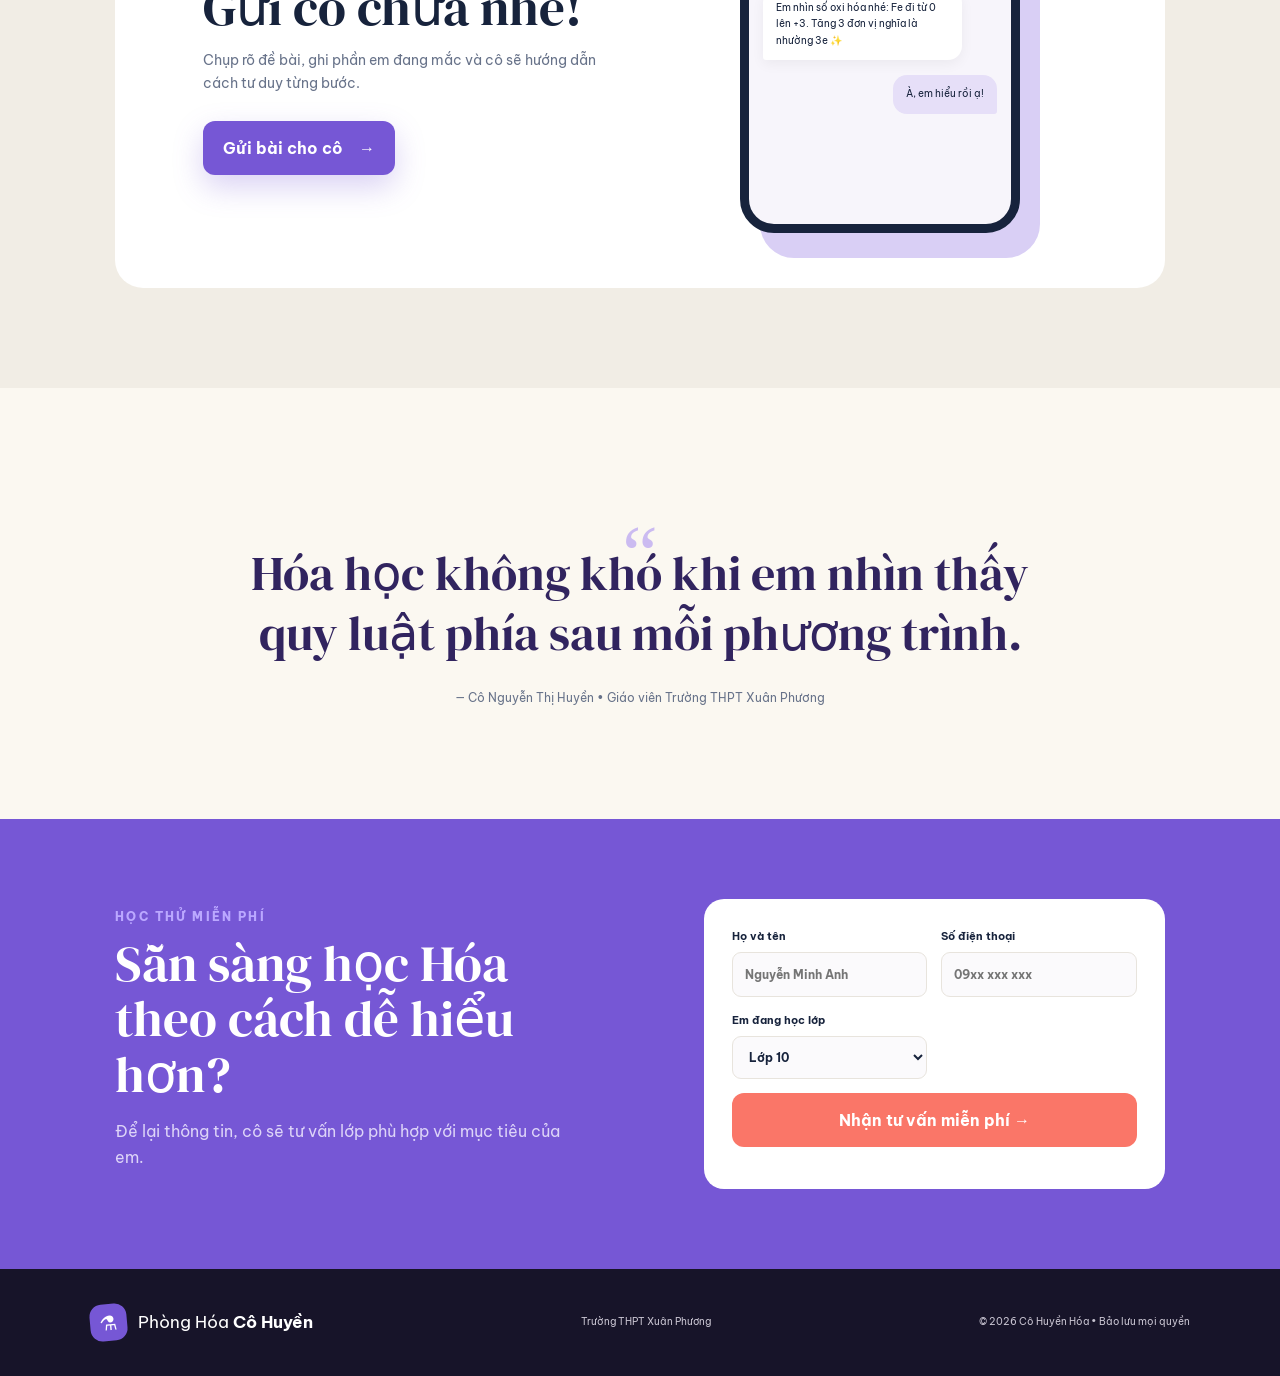
==== commit 69ccdda5: "Add online classroom learning space" ====
--- a/index.html
+++ b/index.html
@@ -27,6 +27,7 @@
       <a href="knowledge.html">Kiến thức 10–12</a>
       <a href="#quiz">Luyện tập</a>
       <a href="exams.html">Thi thử</a>
+      <a href="classroom.html">Phòng học online</a>
       <a href="periodic.html">Bảng tuần hoàn</a>
       <a href="lab.html">Phòng thí nghiệm</a>
       <a href="#clinic">Hỏi bài</a>
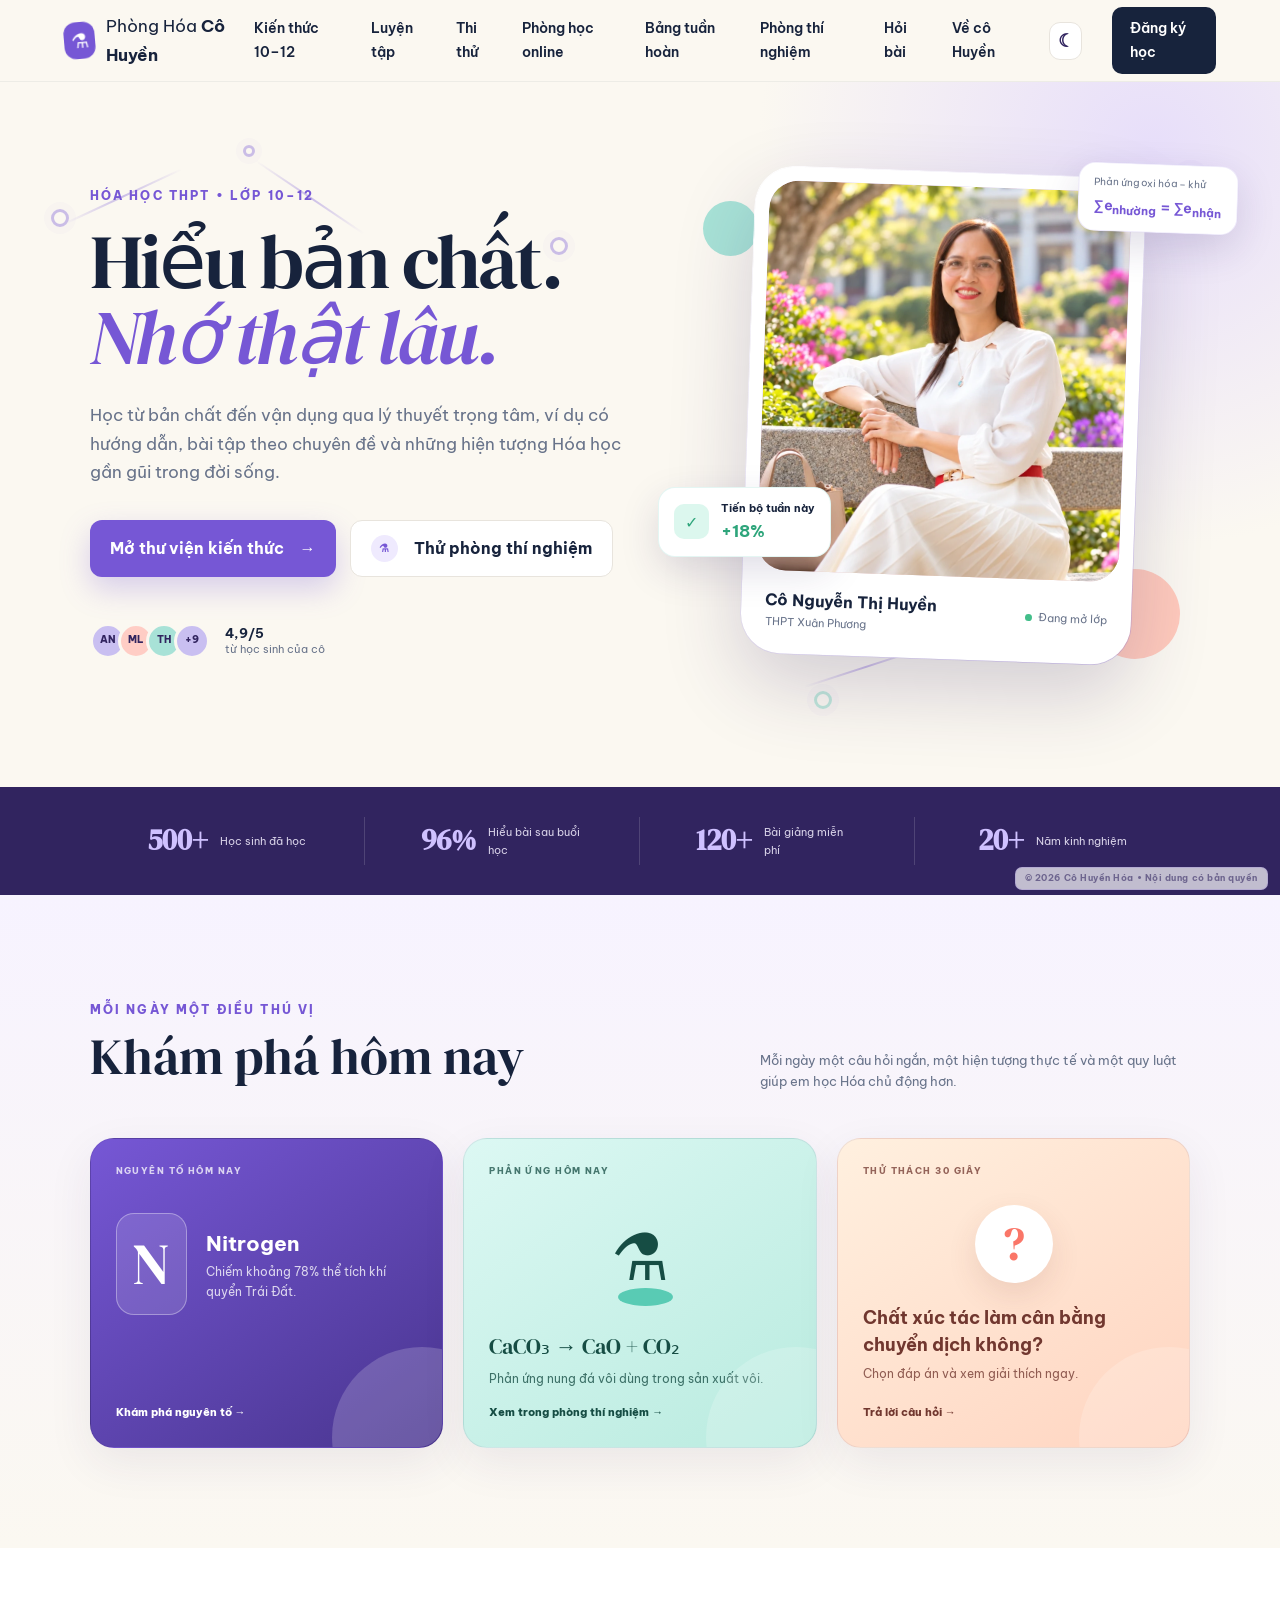
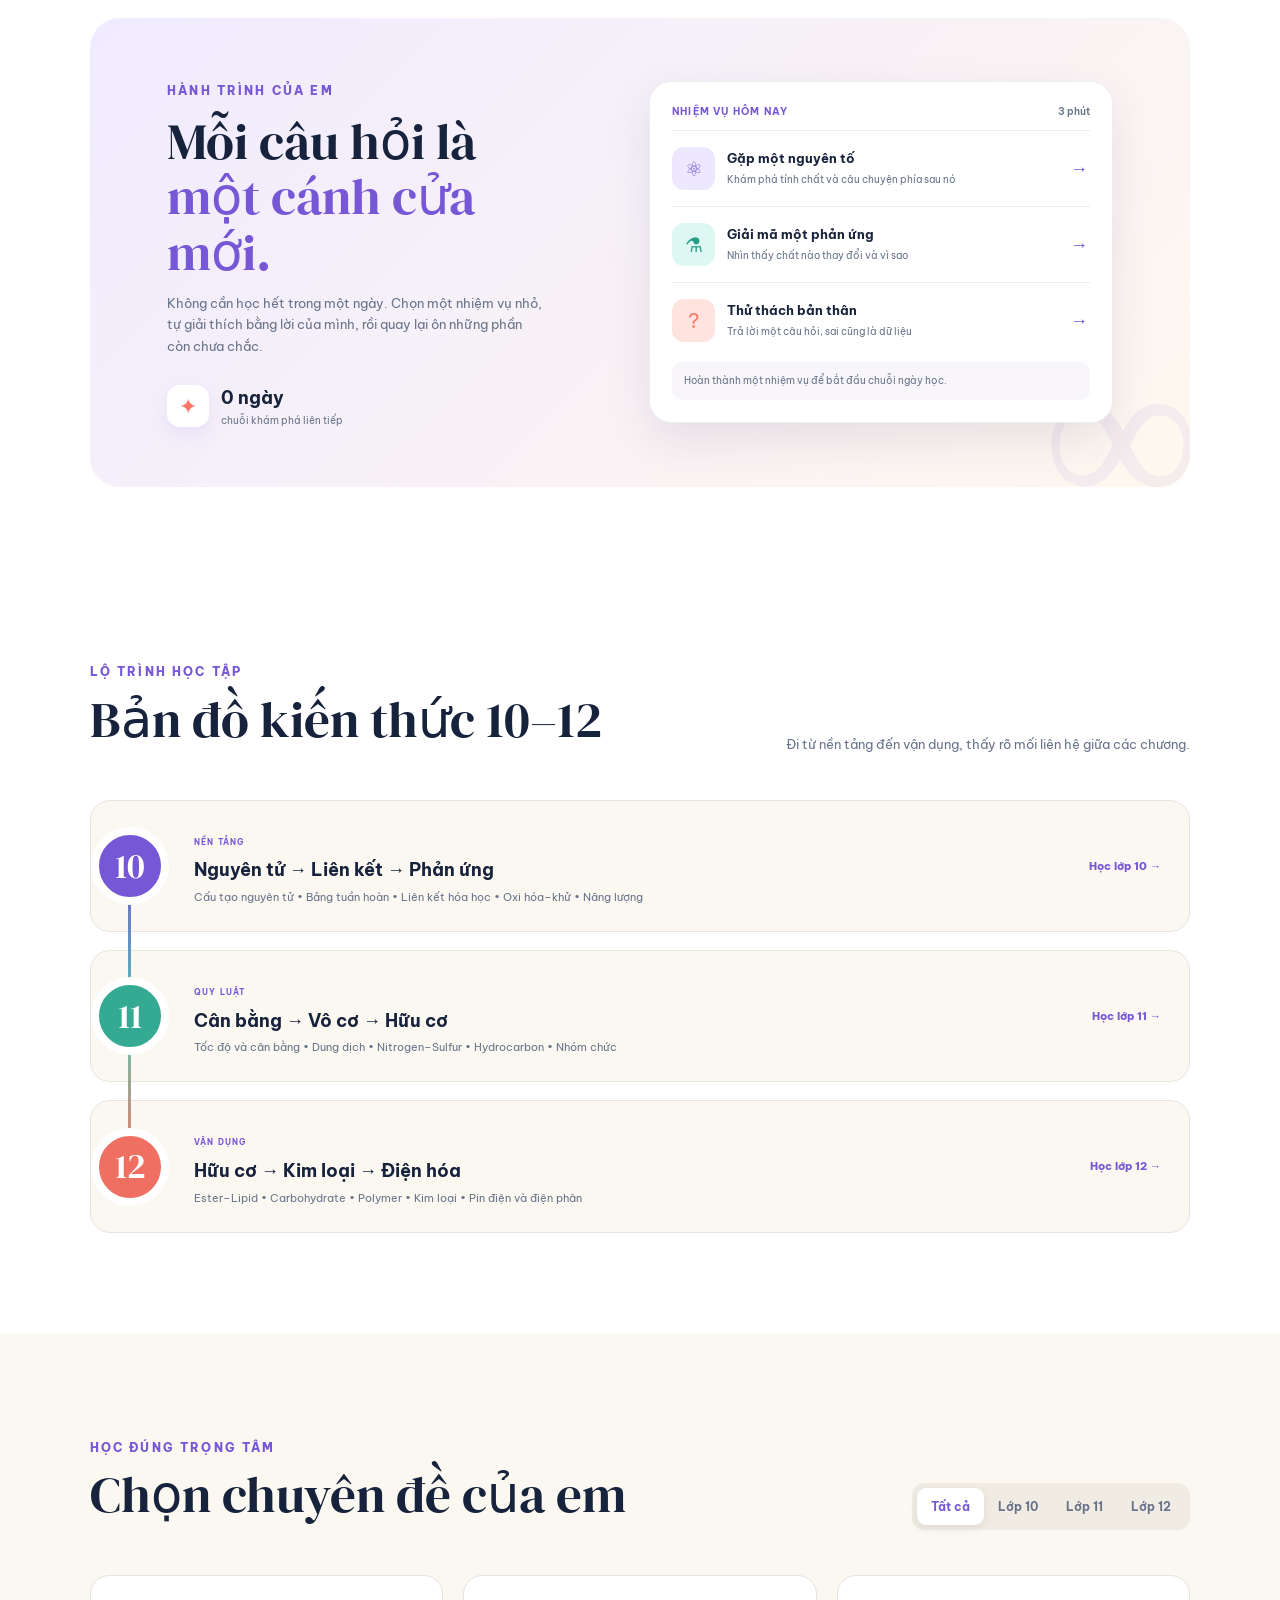
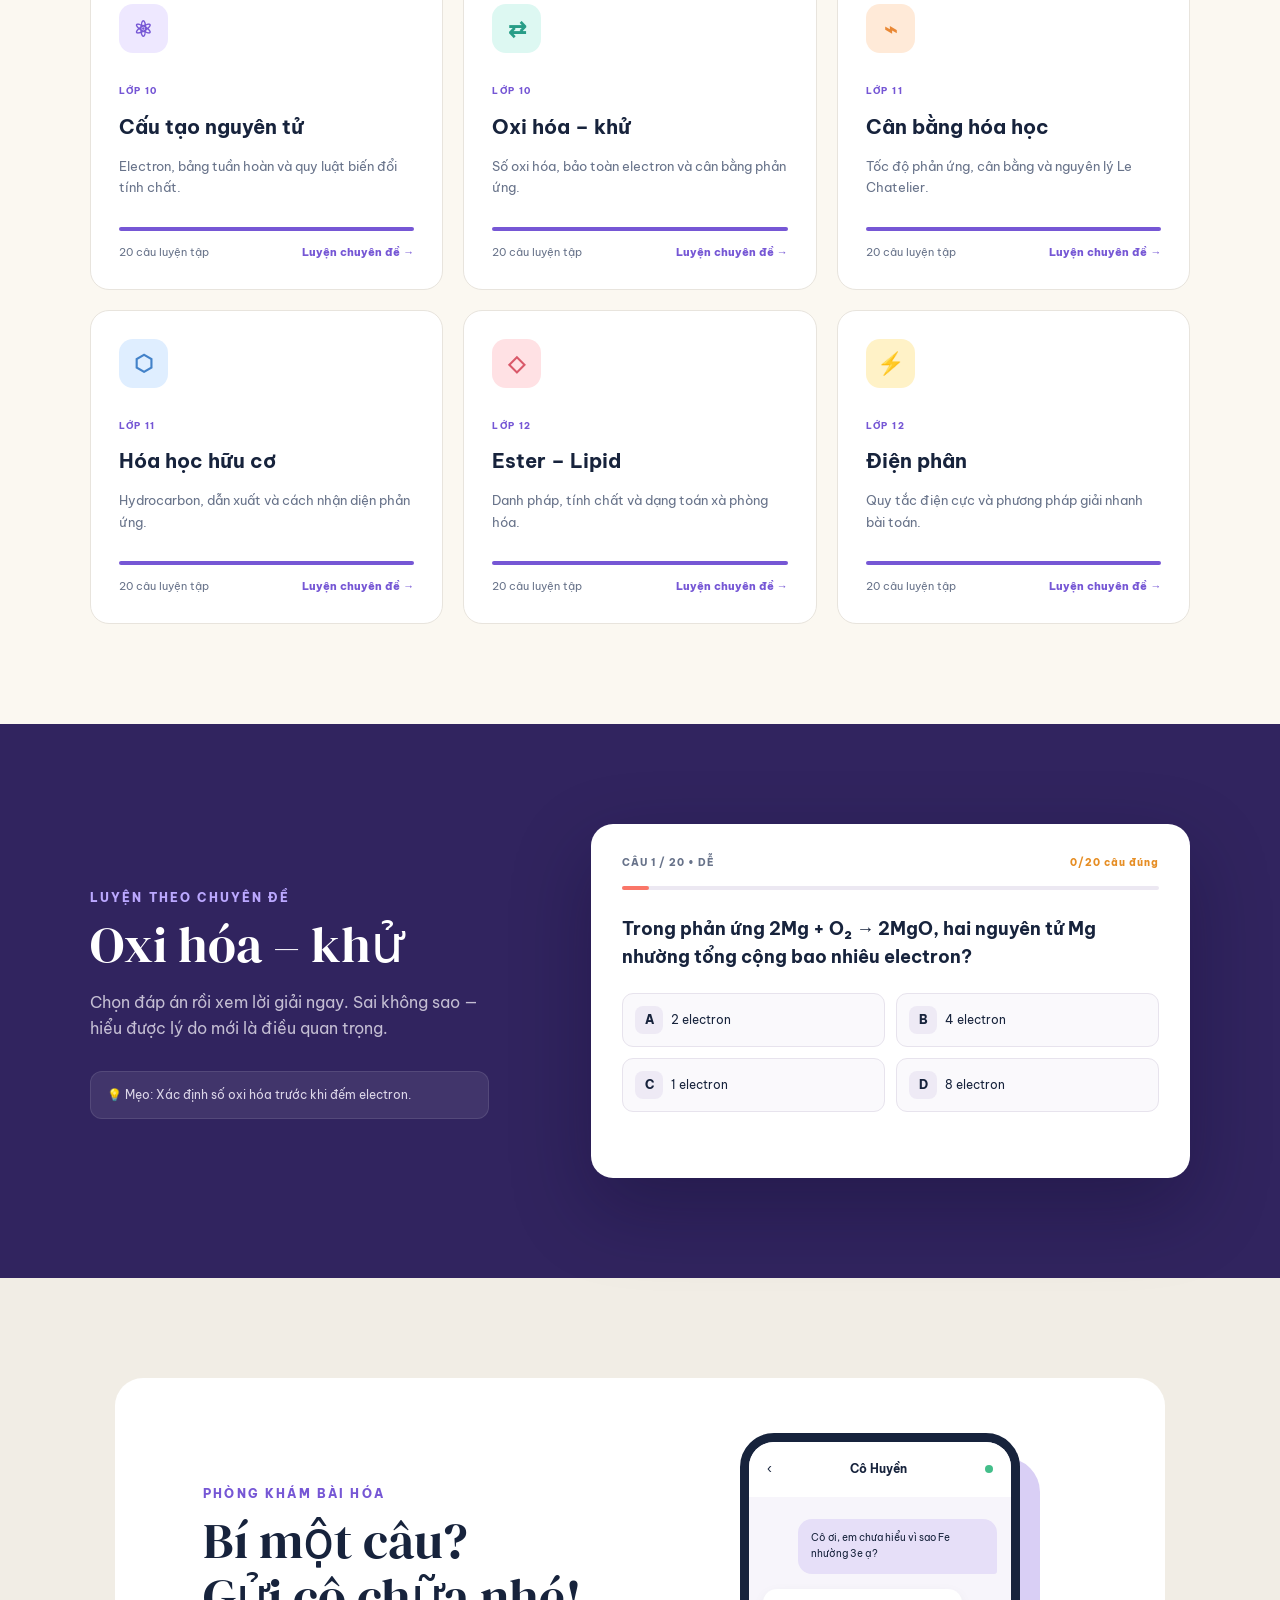
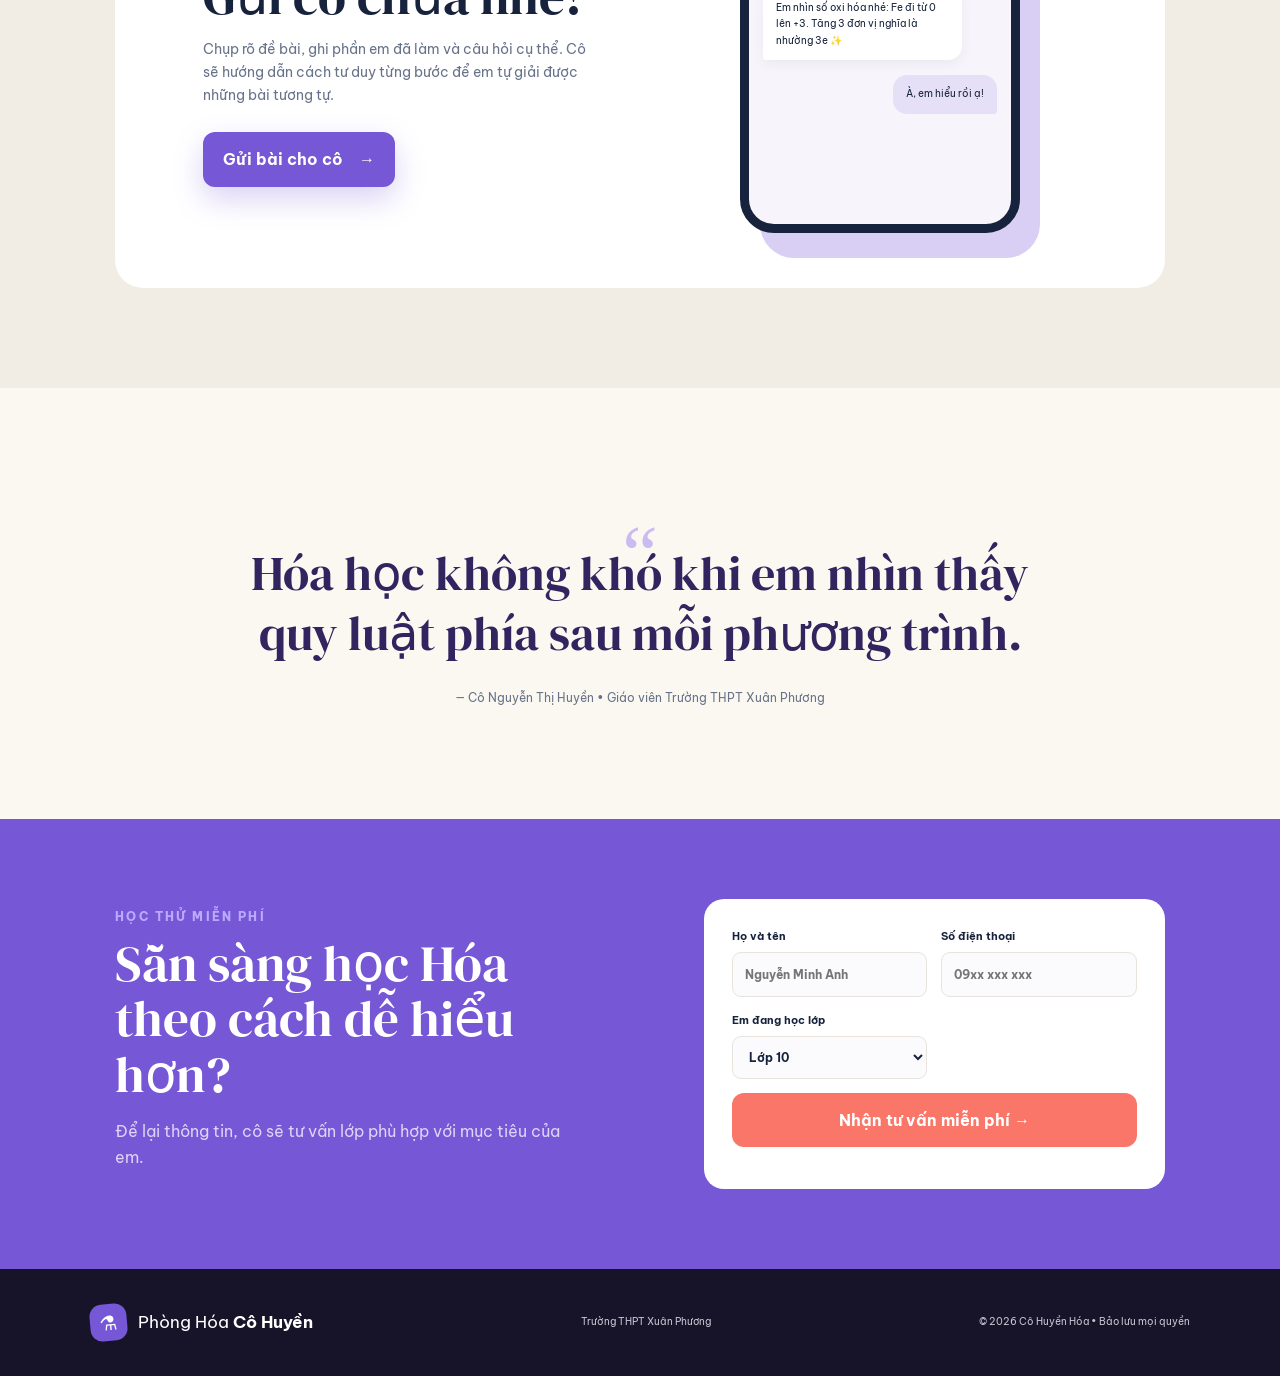
==== commit d8e79adf: "Improve educational copy while preserving existing design" ====
--- a/index.html
+++ b/index.html
@@ -43,7 +43,7 @@
       <div class="hero-copy reveal">
         <span class="eyebrow">HÓA HỌC THPT • LỚP 10–12</span>
         <h1>Hiểu bản chất.<br><em>Nhớ thật lâu.</em></h1>
-        <p>Biến những phương trình khó nhằn thành từng bước dễ hiểu. Học chắc lý thuyết, luyện đúng phương pháp và tự tin chinh phục điểm số.</p>
+        <p>Học từ bản chất đến vận dụng qua lý thuyết trọng tâm, ví dụ có hướng dẫn, bài tập theo chuyên đề và những hiện tượng Hóa học gần gũi trong đời sống.</p>
       <div class="hero-actions">
         <a class="button primary" href="knowledge.html">Mở thư viện kiến thức <span>→</span></a>
         <a class="button ghost" href="lab.html"><span class="play">⚗</span> Thử phòng thí nghiệm</a>
@@ -79,7 +79,7 @@
     </section>
 
     <section class="section discovery" id="discover">
-      <div class="section-heading reveal"><div><span class="eyebrow">MỖI NGÀY MỘT ĐIỀU THÚ VỊ</span><h2>Khám phá hôm nay</h2></div><p class="section-lead">Ba phút khám phá để Hóa học gần gũi hơn mỗi ngày.</p></div>
+      <div class="section-heading reveal"><div><span class="eyebrow">MỖI NGÀY MỘT ĐIỀU THÚ VỊ</span><h2>Khám phá hôm nay</h2></div><p class="section-lead">Mỗi ngày một câu hỏi ngắn, một hiện tượng thực tế và một quy luật giúp em học Hóa chủ động hơn.</p></div>
       <div class="discovery-grid">
         <a class="discovery-card element-of-day reveal" id="daily-element-link" href="periodic.html"><span class="discovery-label">NGUYÊN TỐ HÔM NAY</span><div class="daily-element"><strong id="daily-symbol">O</strong><div><b id="daily-element-name">Oxygen</b><p id="daily-element-fact">Khí duy trì sự hô hấp và sự cháy.</p></div></div><em>Khám phá nguyên tố →</em></a>
         <a class="discovery-card reaction-of-day reveal" href="lab.html"><span class="discovery-label">PHẢN ỨNG HÔM NAY</span><div class="reaction-flask">⚗<i></i></div><h3 id="daily-reaction">Fe + CuSO₄ → FeSO₄ + Cu</h3><p id="daily-reaction-fact">Sắt đẩy đồng ra khỏi dung dịch muối.</p><em>Xem trong phòng thí nghiệm →</em></a>
@@ -92,7 +92,7 @@
         <div class="journey-copy">
           <span class="eyebrow">HÀNH TRÌNH CỦA EM</span>
           <h2>Mỗi câu hỏi là<br><em>một cánh cửa mới.</em></h2>
-          <p>Không cần học hết trong một ngày. Chọn một nhiệm vụ nhỏ, khám phá một điều bất ngờ và để kiến thức tự nối thành bản đồ của riêng em.</p>
+          <p>Không cần học hết trong một ngày. Chọn một nhiệm vụ nhỏ, tự giải thích bằng lời của mình, rồi quay lại ôn những phần còn chưa chắc.</p>
           <div class="streak-line"><span class="streak-fire">✦</span><div><b id="streak-count">0 ngày</b><small>chuỗi khám phá liên tiếp</small></div></div>
         </div>
         <div class="mission-board" aria-label="Nhiệm vụ khám phá">
@@ -169,7 +169,7 @@
 
     <section class="section clinic" id="clinic">
       <div class="clinic-card reveal">
-        <div class="clinic-copy"><span class="eyebrow">PHÒNG KHÁM BÀI HÓA</span><h2>Bí một câu?<br>Gửi cô chữa nhé!</h2><p>Chụp rõ đề bài, ghi phần em đang mắc và cô sẽ hướng dẫn cách tư duy từng bước.</p><a class="button primary" href="#register">Gửi bài cho cô <span>→</span></a></div>
+        <div class="clinic-copy"><span class="eyebrow">PHÒNG KHÁM BÀI HÓA</span><h2>Bí một câu?<br>Gửi cô chữa nhé!</h2><p>Chụp rõ đề bài, ghi phần em đã làm và câu hỏi cụ thể. Cô sẽ hướng dẫn cách tư duy từng bước để em tự giải được những bài tương tự.</p><a class="button primary" href="#register">Gửi bài cho cô <span>→</span></a></div>
         <div class="phone-mockup">
           <div class="phone-head"><span>‹</span><b>Cô Huyền</b><i></i></div>
           <div class="chat"><p class="student">Cô ơi, em chưa hiểu vì sao Fe nhường 3e ạ?</p><p class="teacher">Em nhìn số oxi hóa nhé: Fe đi từ 0 lên +3. Tăng 3 đơn vị nghĩa là nhường 3e ✨</p><p class="student small">À, em hiểu rồi ạ!</p></div>
